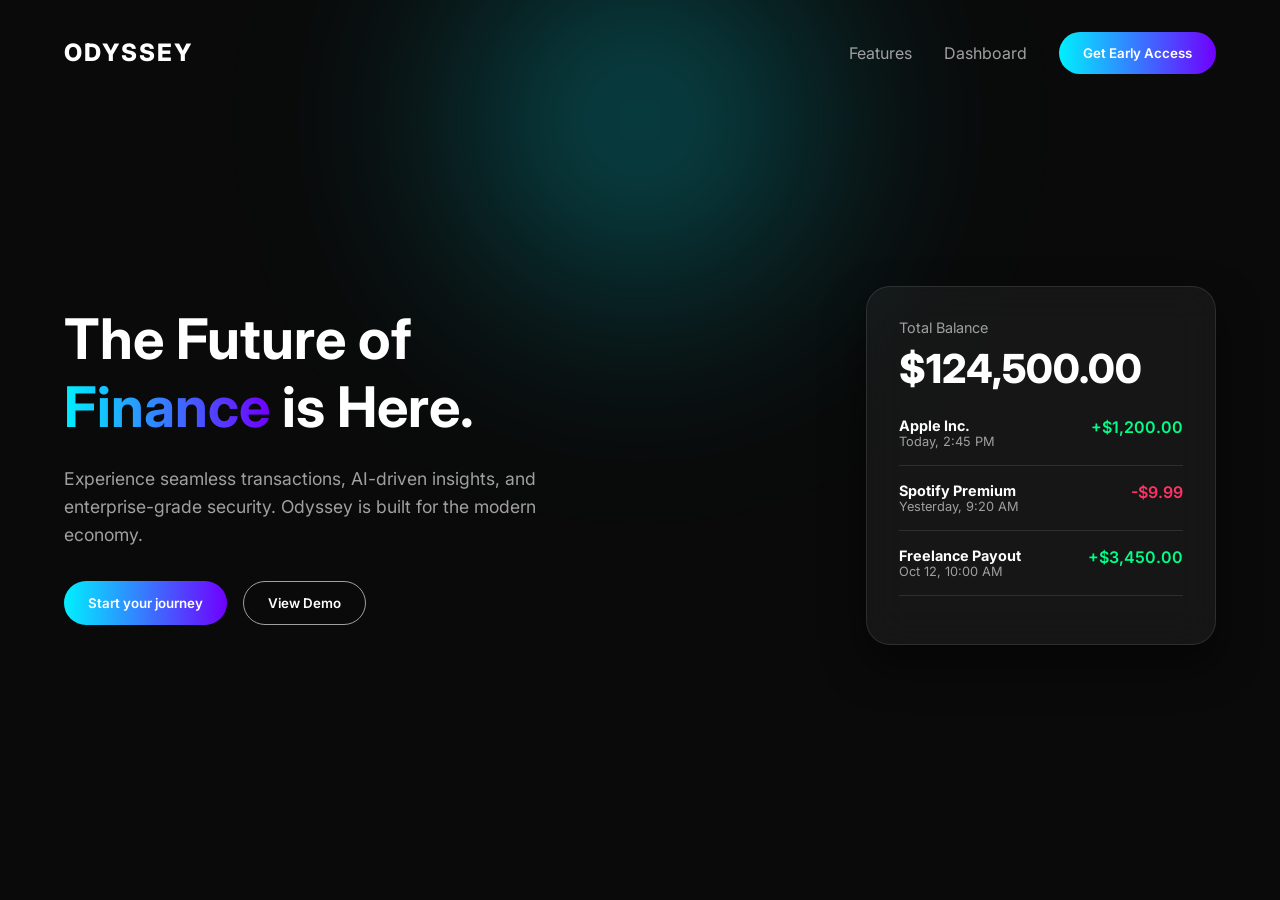
==== index.html @ 08031bef "feat: Add stunning FinTech landing page template" ====
<!DOCTYPE html>
<html lang="en">
<head>
    <meta charset="UTF-8">
    <meta name="viewport" content="width=device-width, initial-scale=1.0">
    <title>Odyssey FinTech | Next-Gen Banking</title>
    <link rel="stylesheet" href="styles.css">
    <link href="https://fonts.googleapis.com/css2?family=Inter:wght@300;400;600;800&display=swap" rel="stylesheet">
</head>
<body>
    <nav class="navbar">
        <div class="logo">ODYSSEY</div>
        <ul class="nav-links">
            <li><a href="#features">Features</a></li>
            <li><a href="#dashboard">Dashboard</a></li>
            <li><button class="btn-primary">Get Early Access</button></li>
        </ul>
    </nav>

    <header class="hero">
        <div class="hero-content">
            <h1>The Future of <span class="gradient-text">Finance</span> is Here.</h1>
            <p>Experience seamless transactions, AI-driven insights, and enterprise-grade security. Odyssey is built for the modern economy.</p>
            <div class="cta-group">
                <button class="btn-primary glow-btn">Start your journey</button>
                <button class="btn-secondary">View Demo</button>
            </div>
        </div>
        <div class="hero-image">
            <div class="glass-card">
                <div class="card-header">
                    <h3>Total Balance</h3>
                    <p class="balance">$124,500.00</p>
                </div>
                <div class="card-body">
                    <div class="transaction-list">
                        <!-- Trans items generated by JS -->
                    </div>
                </div>
            </div>
        </div>
    </header>

    <script src="script.js"></script>
</body>
</html>
---- styles.css ----
:root {
    --bg-color: #0A0A0A;
    --text-primary: #FFFFFF;
    --text-secondary: #A0A0A0;
    --accent: #00F0FF;
    --accent-glow: rgba(0, 240, 255, 0.4);
    --glass-bg: rgba(255, 255, 255, 0.05);
    --glass-border: rgba(255, 255, 255, 0.1);
}

* {
    margin: 0;
    padding: 0;
    box-sizing: border-box;
    font-family: 'Inter', sans-serif;
}

body {
    background-color: var(--bg-color);
    color: var(--text-primary);
    overflow-x: hidden;
}

/* Background blob */
body::before {
    content: '';
    position: absolute;
    top: -20%;
    left: 50%;
    transform: translateX(-50%);
    width: 600px;
    height: 600px;
    background: radial-gradient(circle, var(--accent-glow) 0%, transparent 60%);
    z-index: -1;
    filter: blur(100px);
}

.navbar {
    display: flex;
    justify-content: space-between;
    align-items: center;
    padding: 2rem 5%;
}

.logo {
    font-size: 1.5rem;
    font-weight: 800;
    letter-spacing: 2px;
}

.nav-links {
    list-style: none;
    display: flex;
    gap: 2rem;
    align-items: center;
}

.nav-links a {
    color: var(--text-secondary);
    text-decoration: none;
    transition: color 0.3s;
}

.nav-links a:hover {
    color: var(--text-primary);
}

.btn-primary {
    background: linear-gradient(90deg, #00F0FF, #7000FF);
    color: white;
    border: none;
    padding: 0.8rem 1.5rem;
    border-radius: 30px;
    font-weight: 600;
    cursor: pointer;
    transition: transform 0.3s, box-shadow 0.3s;
}

.glow-btn:hover {
    box-shadow: 0 0 20px var(--accent-glow);
    transform: translateY(-2px);
}

.btn-secondary {
    background: transparent;
    color: white;
    border: 1px solid var(--text-secondary);
    padding: 0.8rem 1.5rem;
    border-radius: 30px;
    font-weight: 600;
    cursor: pointer;
    transition: border-color 0.3s;
}

.btn-secondary:hover {
    border-color: white;
}

.hero {
    display: flex;
    justify-content: space-between;
    align-items: center;
    padding: 5rem 5%;
    min-height: 80vh;
}

.hero-content {
    flex: 1;
    max-width: 500px;
}

.hero-content h1 {
    font-size: 3.5rem;
    line-height: 1.2;
    margin-bottom: 1.5rem;
}

.gradient-text {
    background: linear-gradient(90deg, #00F0FF, #7000FF);
    -webkit-background-clip: text;
    -webkit-text-fill-color: transparent;
}

.hero-content p {
    color: var(--text-secondary);
    font-size: 1.1rem;
    margin-bottom: 2rem;
    line-height: 1.6;
}

.cta-group {
    display: flex;
    gap: 1rem;
}

.hero-image {
    flex: 1;
    display: flex;
    justify-content: flex-end;
}

.glass-card {
    background: var(--glass-bg);
    backdrop-filter: blur(20px);
    border: 1px solid var(--glass-border);
    border-radius: 24px;
    padding: 2rem;
    width: 350px;
    box-shadow: 0 20px 40px rgba(0,0,0,0.5);
    animation: float 6s ease-in-out infinite;
}

@keyframes float {
    0% { transform: translateY(0px); }
    50% { transform: translateY(-20px); }
    100% { transform: translateY(0px); }
}

.card-header h3 {
    color: var(--text-secondary);
    font-weight: 400;
    font-size: 0.9rem;
}

.balance {
    font-size: 2.5rem;
    font-weight: 800;
    margin: 0.5rem 0 1.5rem 0;
}

.transaction {
    display: flex;
    justify-content: space-between;
    margin-bottom: 1rem;
    padding-bottom: 1rem;
    border-bottom: 1px solid var(--glass-border);
}

.t-info h4 {
    font-size: 0.9rem;
}

.t-info p {
    font-size: 0.8rem;
    color: var(--text-secondary);
}

.t-amount {
    font-weight: 600;
}

.t-positive { color: #00FF88; }
.t-negative { color: #FF3366; }
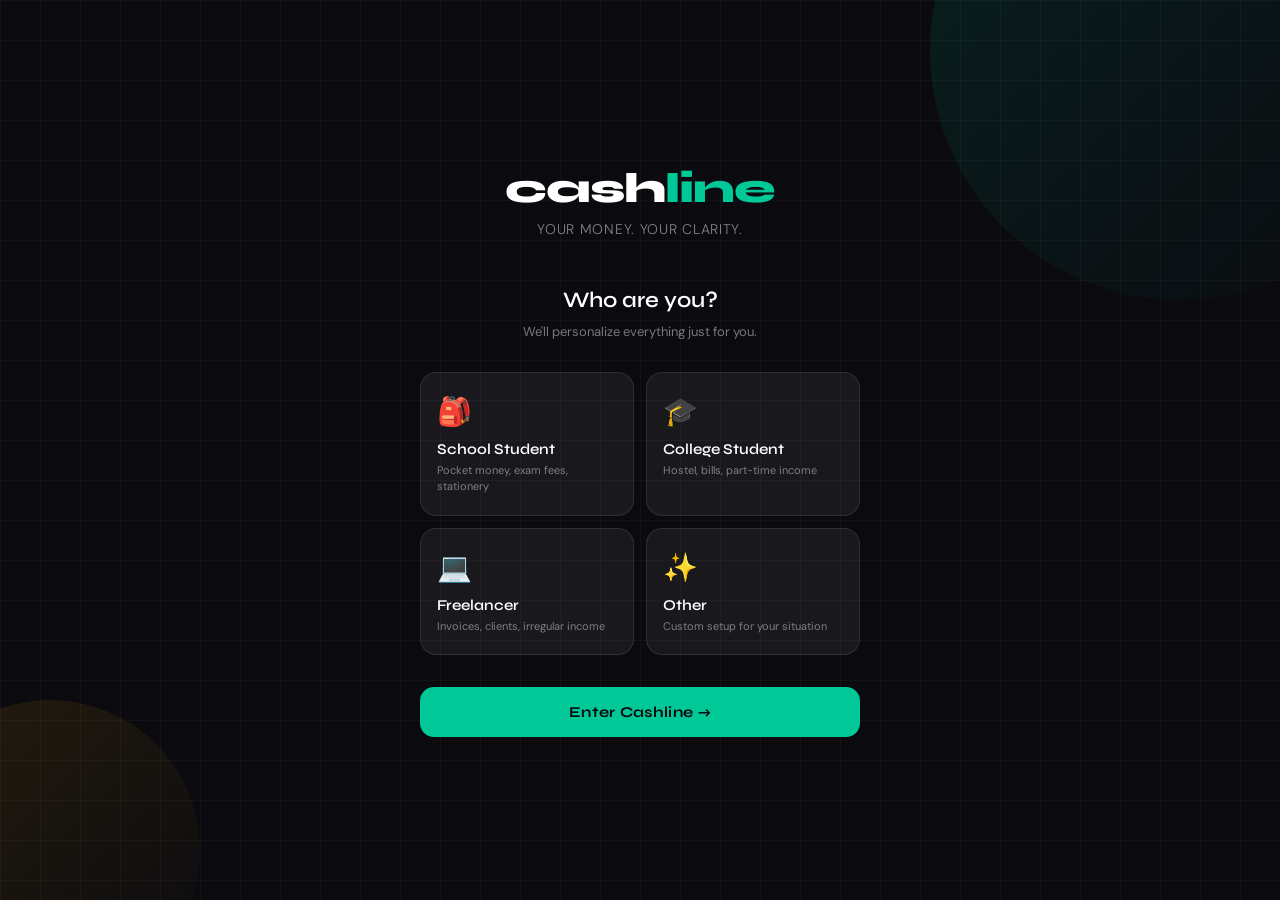
==== commit f5184d40: "feat: Integrate Cashline design with localStorage persistence" ====
--- a/index.html
+++ b/index.html
@@ -1,46 +1,583 @@
 <!DOCTYPE html>
 <html lang="en">
 <head>
-    <meta charset="UTF-8">
-    <meta name="viewport" content="width=device-width, initial-scale=1.0">
-    <title>Odyssey FinTech | Next-Gen Banking</title>
-    <link rel="stylesheet" href="styles.css">
-    <link href="https://fonts.googleapis.com/css2?family=Inter:wght@300;400;600;800&display=swap" rel="stylesheet">
+<meta charset="UTF-8">
+<meta name="viewport" content="width=device-width, initial-scale=1.0">
+<title>Cashline — Your Money, Your Clarity</title>
+<link href="https://fonts.googleapis.com/css2?family=Syne:wght@400;500;600;700;800&family=DM+Sans:ital,wght@0,300;0,400;0,500;1,300&display=swap" rel="stylesheet">
+<link rel="stylesheet" href="styles.css">
 </head>
 <body>
-    <nav class="navbar">
-        <div class="logo">ODYSSEY</div>
-        <ul class="nav-links">
-            <li><a href="#features">Features</a></li>
-            <li><a href="#dashboard">Dashboard</a></li>
-            <li><button class="btn-primary">Get Early Access</button></li>
-        </ul>
-    </nav>
-
-    <header class="hero">
-        <div class="hero-content">
-            <h1>The Future of <span class="gradient-text">Finance</span> is Here.</h1>
-            <p>Experience seamless transactions, AI-driven insights, and enterprise-grade security. Odyssey is built for the modern economy.</p>
-            <div class="cta-group">
-                <button class="btn-primary glow-btn">Start your journey</button>
-                <button class="btn-secondary">View Demo</button>
-            </div>
+
+<!-- ═══════════════════════════════════════
+     SCREEN 1: ONBOARDING
+═══════════════════════════════════════ -->
+<div id="screen-onboard" class="screen active">
+  <div class="ob-bg">
+    <div class="ob-grid"></div>
+    <div class="ob-circle ob-c1"></div>
+    <div class="ob-circle ob-c2"></div>
+  </div>
+  <div class="ob-content">
+    <div class="ob-logo">cash<span>line</span></div>
+    <div class="ob-tagline">Your money. Your clarity.</div>
+
+    <div class="ob-question">Who are you?</div>
+    <div class="ob-sub">We'll personalize everything just for you.</div>
+
+    <div class="persona-grid">
+      <div class="persona-card" onclick="selectPersona(this, 'school')" style="animation: slideUp 0.4s 0.1s both;">
+        <div class="pc-emoji">🎒</div>
+        <div class="pc-name">School Student</div>
+        <div class="pc-desc">Pocket money, exam fees, stationery</div>
+      </div>
+      <div class="persona-card" onclick="selectPersona(this, 'college')" style="animation: slideUp 0.4s 0.2s both;">
+        <div class="pc-emoji">🎓</div>
+        <div class="pc-name">College Student</div>
+        <div class="pc-desc">Hostel, bills, part-time income</div>
+      </div>
+      <div class="persona-card" onclick="selectPersona(this, 'freelancer')" style="animation: slideUp 0.4s 0.3s both;">
+        <div class="pc-emoji">💻</div>
+        <div class="pc-name">Freelancer</div>
+        <div class="pc-desc">Invoices, clients, irregular income</div>
+      </div>
+      <div class="persona-card" onclick="selectPersona(this, 'other')" style="animation: slideUp 0.4s 0.4s both;">
+        <div class="pc-emoji">✨</div>
+        <div class="pc-name">Other</div>
+        <div class="pc-desc">Custom setup for your situation</div>
+      </div>
+    </div>
+
+    <button class="btn-primary" id="ob-btn" onclick="enterApp()" disabled style="animation: slideUp 0.4s 0.5s both;">
+      Enter Cashline →
+    </button>
+  </div>
+</div>
+
+<!-- ═══════════════════════════════════════
+     SCREEN 2: MAIN APP
+═══════════════════════════════════════ -->
+<div id="screen-app" class="screen">
+
+  <!-- HEADER -->
+  <div class="app-header">
+    <div class="ah-bg"></div>
+    <div class="ah-top">
+      <div class="ah-logo">cash<span>line</span></div>
+      <div class="ah-persona" id="persona-badge">🎓 College Student</div>
+    </div>
+    <div class="ah-balance">
+      <div class="ah-bal-label">Available balance</div>
+      <div class="ah-bal-amount" id="header-balance">₹8,240</div>
+      <div class="ah-bal-sub">Updated just now · <span style="color: var(--danger);" id="header-obligations">₹6,300 in obligations</span></div>
+    </div>
+    <div class="ah-pills" id="header-pills">
+      <div class="ah-pill"><div class="dot" style="background: var(--danger)"></div> 4 days to zero</div>
+      <div class="ah-pill"><div class="dot" style="background: var(--warn)"></div> 2 bills due</div>
+      <div class="ah-pill"><div class="dot" style="background: var(--accent)"></div> 1 invoice pending</div>
+    </div>
+  </div>
+
+  <!-- TAB CONTENTS -->
+
+  <!-- HOME TAB -->
+  <div id="tab-home" class="tab-content active">
+
+    <div style="height: 16px;"></div>
+
+    <!-- Alert -->
+    <div class="alert-banner anim-up" id="home-alert">
+      <div class="alert-icon">⚠️</div>
+      <div class="alert-text"><strong>Hostel rent due in 2 days.</strong> You have ₹8,240 but need ₹5,000. Pay this first — it cannot be rescheduled.</div>
+    </div>
+
+    <!-- Score Ring -->
+    <div class="score-ring-wrap anim-up">
+      <div class="score-ring">
+        <svg viewBox="0 0 72 72" width="72" height="72">
+          <circle cx="36" cy="36" r="30" fill="none" stroke="#e8e8f0" stroke-width="6"/>
+          <circle cx="36" cy="36" r="30" fill="none" stroke="#00c896" stroke-width="6"
+            stroke-dasharray="188.5" stroke-dashoffset="56.5" stroke-linecap="round"/>
+        </svg>
+        <div class="score-num" style="color: var(--accent);">70</div>
+      </div>
+      <div class="score-info">
+        <div class="score-info-title">Financial Health Score</div>
+        <div class="score-info-sub">Good — 3 obligations this month. Pay hostel rent first to avoid penalty. 2 investments due for review.</div>
+      </div>
+    </div>
+
+    <!-- Quick Actions -->
+    <div class="sec-header anim-up">
+      <div class="sec-title">Quick actions</div>
+    </div>
+    <div class="quick-actions anim-up">
+      <div class="qa-item" onclick="openSheet('add-expense')">
+        <div class="qa-icon" style="background: var(--accent-soft);">➕</div>
+        <div class="qa-label">Add expense</div>
+      </div>
+      <div class="qa-item" onclick="openSheet('add-invoice')">
+        <div class="qa-icon" style="background: var(--blue-soft);">🧾</div>
+        <div class="qa-label">Add invoice</div>
+      </div>
+      <div class="qa-item" onclick="switchTab('ai')">
+        <div class="qa-icon" style="background: var(--purple-soft);">🤖</div>
+        <div class="qa-label">Ask AI</div>
+      </div>
+      <div class="qa-item" onclick="openSheet('upi-sync')">
+        <div class="qa-icon" style="background: var(--gold-soft);">📱</div>
+        <div class="qa-label">Sync UPI</div>
+      </div>
+    </div>
+
+    <!-- Obligations -->
+    <div class="sec-header anim-up">
+      <div class="sec-title">Obligations ranked</div>
+      <div class="sec-link" onclick="switchTab('calendar')">See all</div>
+    </div>
+    <div id="obligations-list">
+      <!-- Rendered by JS from localStorage -->
+    </div>
+
+    <!-- Cash Flow Chart -->
+    <div class="sec-header" style="margin-top: 8px;">
+      <div class="sec-title">30-day cash forecast</div>
+    </div>
+    <div class="chart-card">
+      <div class="chart-sub">Projected balance if you pay obligations in priority order</div>
+      <div class="chart-area">
+        <svg class="chart-svg" viewBox="0 0 340 100" preserveAspectRatio="none">
+          <defs>
+            <linearGradient id="chartGrad" x1="0" y1="0" x2="0" y2="1">
+              <stop offset="0%" stop-color="#00c896" stop-opacity="0.25"/>
+              <stop offset="100%" stop-color="#00c896" stop-opacity="0"/>
+            </linearGradient>
+          </defs>
+          <path d="M0,30 L30,28 L60,45 L90,42 L120,70 L150,65 L180,55 L210,52 L240,40 L270,35 L300,28 L340,20"
+            fill="none" stroke="#00c896" stroke-width="2.5" stroke-linecap="round" stroke-linejoin="round"/>
+          <path d="M0,30 L30,28 L60,45 L90,42 L120,70 L150,65 L180,55 L210,52 L240,40 L270,35 L300,28 L340,20 L340,100 L0,100 Z"
+            fill="url(#chartGrad)"/>
+          <line x1="120" y1="0" x2="120" y2="100" stroke="#ff6b35" stroke-width="1" stroke-dasharray="4 3" opacity="0.5"/>
+          <text x="122" y="12" font-size="9" fill="#ff6b35" font-family="DM Sans">Rent due</text>
+        </svg>
+      </div>
+      <div style="display: flex; justify-content: space-between; font-size: 10px; color: var(--faint); margin-top: 6px;">
+        <span>Today</span><span>Apr 10</span><span>Apr 20</span><span>Apr 30</span>
+      </div>
+    </div>
+
+    <!-- Savings Goals -->
+    <div class="sec-header">
+      <div class="sec-title">Savings goals</div>
+      <div class="sec-link" onclick="openSheet('add-goal')">+ Add</div>
+    </div>
+    <div id="goals-list">
+      <!-- Rendered by JS from localStorage -->
+    </div>
+
+  </div>
+
+  <!-- MARKET TAB -->
+  <div id="tab-market" class="tab-content">
+    <div style="height: 16px;"></div>
+
+    <div class="sec-header">
+      <div class="sec-title"><span class="live-dot"></span>Live markets</div>
+      <div style="font-size: 11px; color: var(--muted);">Updated 2 min ago</div>
+    </div>
+
+    <div class="market-strip">
+      <div class="market-card">
+        <div class="mc-label">Nifty 50</div>
+        <div class="mc-value">22,514</div>
+        <div class="mc-change up">▲ +0.42%</div>
+      </div>
+      <div class="market-card">
+        <div class="mc-label">Sensex</div>
+        <div class="mc-value">74,119</div>
+        <div class="mc-change up">▲ +0.38%</div>
+      </div>
+      <div class="market-card">
+        <div class="mc-label">USD/INR</div>
+        <div class="mc-value">₹83.42</div>
+        <div class="mc-change down">▼ -0.12%</div>
+      </div>
+      <div class="market-card">
+        <div class="mc-label">Gold 24K</div>
+        <div class="mc-value">₹7,240/g</div>
+        <div class="mc-change up">▲ +1.2%</div>
+      </div>
+      <div class="market-card">
+        <div class="mc-label">EUR/INR</div>
+        <div class="mc-value">₹90.18</div>
+        <div class="mc-change up">▲ +0.05%</div>
+      </div>
+    </div>
+
+    <div class="sec-header">
+      <div class="sec-title">💡 Suggested for you</div>
+      <div class="sec-link">View all</div>
+    </div>
+    <div style="font-size: 12px; color: var(--muted); margin-bottom: 14px;" id="market-persona-label">Based on your profile</div>
+
+    <div class="invest-card">
+      <div class="invest-icon" style="background: var(--accent-soft);">📈</div>
+      <div class="invest-main">
+        <div class="invest-name">Nifty 50 Index Fund (SIP)</div>
+        <div class="invest-desc">Start from ₹100/month · Low risk · Long term</div>
+      </div>
+      <div class="invest-return">
+        <div class="invest-pct">12.4%</div>
+        <div class="invest-type">5yr avg</div>
+      </div>
+    </div>
+
+    <div class="invest-card">
+      <div class="invest-icon" style="background: var(--blue-soft);">🏦</div>
+      <div class="invest-main">
+        <div class="invest-name">Recurring Deposit (RD)</div>
+        <div class="invest-desc">₹500/month · Guaranteed returns · Safe</div>
+      </div>
+      <div class="invest-return">
+        <div class="invest-pct">6.8%</div>
+        <div class="invest-type">annual</div>
+      </div>
+    </div>
+
+    <div class="invest-card">
+      <div class="invest-icon" style="background: var(--gold-soft);">🪙</div>
+      <div class="invest-main">
+        <div class="invest-name">Digital Gold</div>
+        <div class="invest-desc">Buy from ₹10 · Backed by physical gold</div>
+      </div>
+      <div class="invest-return">
+        <div class="invest-pct">+1.2%</div>
+        <div class="invest-type">today</div>
+      </div>
+    </div>
+
+    <div class="invest-card">
+      <div class="invest-icon" style="background: var(--purple-soft);">📚</div>
+      <div class="invest-main">
+        <div class="invest-name">ELSS Tax Saving Fund</div>
+        <div class="invest-desc">Save tax under 80C · 3yr lock-in</div>
+      </div>
+      <div class="invest-return">
+        <div class="invest-pct">14.2%</div>
+        <div class="invest-type">5yr avg</div>
+      </div>
+    </div>
+
+    <div class="invest-card">
+      <div class="invest-icon" style="background: var(--warn-soft);">🏛️</div>
+      <div class="invest-main">
+        <div class="invest-name">Post Office PPF</div>
+        <div class="invest-desc">Government backed · Tax free returns</div>
+      </div>
+      <div class="invest-return">
+        <div class="invest-pct">7.1%</div>
+        <div class="invest-type">annual</div>
+      </div>
+    </div>
+
+  </div>
+
+  <!-- AI TAB -->
+  <div id="tab-ai" class="tab-content">
+    <div style="height: 16px;"></div>
+    <div class="sec-header">
+      <div class="sec-title">🤖 AI Advisor</div>
+      <div style="font-size: 11px; color: var(--muted);">Powered by Cashline AI</div>
+    </div>
+
+    <div class="ai-chat-wrap">
+      <div class="ai-messages" id="ai-messages">
+        <div class="msg ai">
+          <div class="msg-label">Cashline AI</div>
+          <div class="msg-bubble">
+            Hey! 👋 I'm your Cashline advisor. I can see your full financial picture — balance, obligations, goals, and market data.<br><br>
+            What would you like to know?
+          </div>
         </div>
-        <div class="hero-image">
-            <div class="glass-card">
-                <div class="card-header">
-                    <h3>Total Balance</h3>
-                    <p class="balance">$124,500.00</p>
-                </div>
-                <div class="card-body">
-                    <div class="transaction-list">
-                        <!-- Trans items generated by JS -->
-                    </div>
-                </div>
-            </div>
-        </div>
-    </header>
-
-    <script src="script.js"></script>
+      </div>
+
+      <div class="ai-suggestions">
+        <div class="ai-sug" onclick="askAI('How much can I save this month?')">How much can I save?</div>
+        <div class="ai-sug" onclick="askAI('Which bill should I pay first?')">What to pay first?</div>
+        <div class="ai-sug" onclick="askAI('Best investment for ₹1000?')">Invest ₹1,000?</div>
+        <div class="ai-sug" onclick="askAI('Draft a follow-up to my client')">Draft client email</div>
+      </div>
+
+      <div class="ai-input-row">
+        <textarea class="ai-input" id="ai-input" rows="1" placeholder="Ask anything about your money..."></textarea>
+        <button class="ai-send" id="ai-send-btn" onclick="sendAIMessage()">↑</button>
+      </div>
+    </div>
+  </div>
+
+  <!-- CALENDAR TAB -->
+  <div id="tab-calendar" class="tab-content">
+    <div style="height: 16px;"></div>
+    <div class="cal-month" id="cal-month-label">April 2026</div>
+
+    <div class="cal-grid">
+      <div class="cal-day-header">Su</div>
+      <div class="cal-day-header">Mo</div>
+      <div class="cal-day-header">Tu</div>
+      <div class="cal-day-header">We</div>
+      <div class="cal-day-header">Th</div>
+      <div class="cal-day-header">Fr</div>
+      <div class="cal-day-header">Sa</div>
+
+      <div class="cal-day faded">30</div>
+      <div class="cal-day faded">31</div>
+      <div class="cal-day has-event">1</div>
+      <div class="cal-day">2</div>
+      <div class="cal-day">3</div>
+      <div class="cal-day">4</div>
+      <div class="cal-day has-event">5</div>
+      <div class="cal-day">6</div>
+      <div class="cal-day">7</div>
+      <div class="cal-day">8</div>
+      <div class="cal-day">9</div>
+      <div class="cal-day has-event">10</div>
+      <div class="cal-day">11</div>
+      <div class="cal-day">12</div>
+      <div class="cal-day">13</div>
+      <div class="cal-day">14</div>
+      <div class="cal-day">15</div>
+      <div class="cal-day has-event">16</div>
+      <div class="cal-day">17</div>
+      <div class="cal-day">18</div>
+      <div class="cal-day">19</div>
+      <div class="cal-day today has-event">25</div>
+      <div class="cal-day">26</div>
+      <div class="cal-day">27</div>
+      <div class="cal-day has-event">28</div>
+      <div class="cal-day">29</div>
+      <div class="cal-day">30</div>
+    </div>
+
+    <div class="event-list-title">Upcoming obligations</div>
+    <div id="calendar-events-list">
+      <!-- Rendered from localStorage -->
+    </div>
+
+  </div>
+
+  <!-- PROFILE TAB -->
+  <div id="tab-profile" class="tab-content">
+    <div class="profile-header">
+      <div class="profile-avatar" id="profile-avatar">🎓</div>
+      <div class="profile-name" id="profile-name">College Student</div>
+      <div class="profile-tag">Cashline Member</div>
+    </div>
+
+    <div class="stat-row">
+      <div class="stat-box">
+        <div class="stat-val" style="color: var(--accent);">70</div>
+        <div class="stat-lbl">Health Score</div>
+      </div>
+      <div class="stat-box">
+        <div class="stat-val" id="streak-val">7</div>
+        <div class="stat-lbl">Day Streak 🔥</div>
+      </div>
+      <div class="stat-box">
+        <div class="stat-val" style="color: var(--blue);" id="goals-count">0</div>
+        <div class="stat-lbl">Goals Active</div>
+      </div>
+    </div>
+
+    <div class="menu-item" onclick="openSheet('upi-sync')">
+      <div class="menu-icon" style="background: var(--gold-soft);">📱</div>
+      <div class="menu-label">Connect GPay / UPI</div>
+      <div class="menu-arrow">›</div>
+    </div>
+    <div class="menu-item" onclick="showToast('SMS sync coming soon!')">
+      <div class="menu-icon" style="background: var(--blue-soft);">💬</div>
+      <div class="menu-label">Sync bank SMS alerts</div>
+      <div class="menu-arrow">›</div>
+    </div>
+    <div class="menu-item" onclick="showToast('Alerts configured!')">
+      <div class="menu-icon" style="background: var(--warn-soft);">🔔</div>
+      <div class="menu-label">WhatsApp / SMS alerts</div>
+      <div class="menu-arrow">›</div>
+    </div>
+    <div class="menu-item" onclick="showToast('Report downloaded!')">
+      <div class="menu-icon" style="background: var(--accent-soft);">📄</div>
+      <div class="menu-label">Download PDF report</div>
+      <div class="menu-arrow">›</div>
+    </div>
+    <div class="menu-item" onclick="showToast('Language settings coming soon!')">
+      <div class="menu-icon" style="background: var(--purple-soft);">🌐</div>
+      <div class="menu-label">Language — English</div>
+      <div class="menu-arrow">›</div>
+    </div>
+    <div class="menu-item" onclick="goBack()">
+      <div class="menu-icon" style="background: var(--danger-soft);">🚪</div>
+      <div class="menu-label">Switch persona</div>
+      <div class="menu-arrow">›</div>
+    </div>
+
+  </div>
+
+  <!-- BOTTOM NAV -->
+  <div class="bottom-nav">
+    <div class="nav-item active" id="nav-home" onclick="switchTab('home')">
+      <div class="nav-icon">🏠</div>
+      <div>Home</div>
+    </div>
+    <div class="nav-item" id="nav-market" onclick="switchTab('market')">
+      <div class="nav-icon">📊</div>
+      <div>Markets</div>
+    </div>
+    <div class="nav-item" id="nav-ai" onclick="switchTab('ai')">
+      <div class="nav-icon">🤖</div>
+      <div>AI</div>
+    </div>
+    <div class="nav-item" id="nav-calendar" onclick="switchTab('calendar')">
+      <div class="nav-icon">📅</div>
+      <div>Calendar</div>
+    </div>
+    <div class="nav-item" id="nav-profile" onclick="switchTab('profile')">
+      <div class="nav-icon">👤</div>
+      <div>Profile</div>
+    </div>
+  </div>
+
+</div>
+
+<!-- ═══════════════════════════════════════
+     BOTTOM SHEETS
+═══════════════════════════════════════ -->
+
+<!-- Add Expense -->
+<div class="sheet-overlay" id="sheet-add-expense" onclick="closeSheet(event, 'add-expense')">
+  <div class="sheet">
+    <div class="sheet-handle"></div>
+    <div class="sheet-title">Add expense</div>
+    <div class="sheet-sub">Log a bill, payment, or obligation</div>
+    <div class="input-group">
+      <label class="input-label">What's this for?</label>
+      <input class="input-field" id="exp-name" placeholder="e.g. Hostel rent, Canteen, Books...">
+    </div>
+    <div class="input-row">
+      <div class="input-group">
+        <label class="input-label">Amount (₹)</label>
+        <input class="input-field" id="exp-amount" type="number" placeholder="0">
+      </div>
+      <div class="input-group">
+        <label class="input-label">Due date</label>
+        <input class="input-field" id="exp-date" type="date">
+      </div>
+    </div>
+    <div class="input-group">
+      <label class="input-label">Can it be rescheduled?</label>
+      <select class="input-field" id="exp-flex">
+        <option value="safe">Yes — flexible</option>
+        <option value="critical">No — fixed deadline</option>
+        <option value="tight">Maybe — with penalty</option>
+      </select>
+    </div>
+    <button class="btn-primary" onclick="saveExpense()">Add to Cashline</button>
+  </div>
+</div>
+
+<!-- Add Invoice -->
+<div class="sheet-overlay" id="sheet-add-invoice" onclick="closeSheet(event, 'add-invoice')">
+  <div class="sheet">
+    <div class="sheet-handle"></div>
+    <div class="sheet-title">Add invoice / income</div>
+    <div class="sheet-sub">Track a payment you're expecting</div>
+    <div class="input-group">
+      <label class="input-label">Client / Source</label>
+      <input class="input-field" id="inv-source" placeholder="e.g. Aryan Design Co., Part-time tutoring...">
+    </div>
+    <div class="input-row">
+      <div class="input-group">
+        <label class="input-label">Amount (₹)</label>
+        <input class="input-field" id="inv-amount" type="number" placeholder="0">
+      </div>
+      <div class="input-group">
+        <label class="input-label">Expected by</label>
+        <input class="input-field" id="inv-date" type="date">
+      </div>
+    </div>
+    <div class="input-group">
+      <label class="input-label">Status</label>
+      <select class="input-field" id="inv-status">
+        <option>Invoice sent — awaiting payment</option>
+        <option>Work done — invoice not sent yet</option>
+        <option>Partial payment received</option>
+        <option>Overdue</option>
+      </select>
+    </div>
+    <button class="btn-primary" onclick="saveInvoice()">Track this income</button>
+  </div>
+</div>
+
+<!-- UPI Sync -->
+<div class="sheet-overlay" id="sheet-upi-sync" onclick="closeSheet(event, 'upi-sync')">
+  <div class="sheet">
+    <div class="sheet-handle"></div>
+    <div class="sheet-title">Connect UPI / GPay</div>
+    <div class="sheet-sub">Auto-read your UPI transactions — no passwords required</div>
+    <div style="display: grid; grid-template-columns: 1fr 1fr; gap: 10px; margin-bottom: 20px;">
+      <div onclick="showToast('GPay connected! ✓')" style="background: var(--bg); border: 1px solid var(--line); border-radius: 12px; padding: 16px; text-align: center; cursor: pointer;">
+        <div style="font-size: 28px; margin-bottom: 6px;">📱</div>
+        <div style="font-size: 13px; font-weight: 500;">Google Pay</div>
+      </div>
+      <div onclick="showToast('PhonePe connected! ✓')" style="background: var(--bg); border: 1px solid var(--line); border-radius: 12px; padding: 16px; text-align: center; cursor: pointer;">
+        <div style="font-size: 28px; margin-bottom: 6px;">💜</div>
+        <div style="font-size: 13px; font-weight: 500;">PhonePe</div>
+      </div>
+      <div onclick="showToast('Paytm connected! ✓')" style="background: var(--bg); border: 1px solid var(--line); border-radius: 12px; padding: 16px; text-align: center; cursor: pointer;">
+        <div style="font-size: 28px; margin-bottom: 6px;">💙</div>
+        <div style="font-size: 13px; font-weight: 500;">Paytm</div>
+      </div>
+      <div onclick="openSheet('add-expense')" style="background: var(--bg); border: 1px solid var(--line); border-radius: 12px; padding: 16px; text-align: center; cursor: pointer;">
+        <div style="font-size: 28px; margin-bottom: 6px;">📄</div>
+        <div style="font-size: 13px; font-weight: 500;">Upload CSV</div>
+      </div>
+    </div>
+    <div style="font-size: 12px; color: var(--muted); text-align: center; line-height: 1.6;">
+      🔒 We only read transaction descriptions and amounts.<br>
+      No passwords or OTPs are ever required.
+    </div>
+  </div>
+</div>
+
+<!-- Add Goal -->
+<div class="sheet-overlay" id="sheet-add-goal" onclick="closeSheet(event, 'add-goal')">
+  <div class="sheet">
+    <div class="sheet-handle"></div>
+    <div class="sheet-title">New savings goal</div>
+    <div class="sheet-sub">Set a target and we'll guide you there</div>
+    <div class="input-group">
+      <label class="input-label">Goal name</label>
+      <input class="input-field" id="goal-name" placeholder="e.g. New phone, Trip, Emergency fund...">
+    </div>
+    <div class="input-row">
+      <div class="input-group">
+        <label class="input-label">Target amount (₹)</label>
+        <input class="input-field" id="goal-target" type="number" placeholder="0">
+      </div>
+      <div class="input-group">
+        <label class="input-label">Target date</label>
+        <input class="input-field" id="goal-date" type="date">
+      </div>
+    </div>
+    <div class="input-group">
+      <label class="input-label">Amount saved so far (₹)</label>
+      <input class="input-field" id="goal-saved" type="number" placeholder="0">
+    </div>
+    <button class="btn-primary" onclick="saveGoal()">Create goal</button>
+  </div>
+</div>
+
+<!-- TOAST -->
+<div class="toast" id="toast"></div>
+
+<script src="script.js"></script>
 </body>
 </html>
--- a/styles.css
+++ b/styles.css
@@ -1,193 +1,177 @@
 :root {
-    --bg-color: #0A0A0A;
-    --text-primary: #FFFFFF;
-    --text-secondary: #A0A0A0;
-    --accent: #00F0FF;
-    --accent-glow: rgba(0, 240, 255, 0.4);
-    --glass-bg: rgba(255, 255, 255, 0.05);
-    --glass-border: rgba(255, 255, 255, 0.1);
+  --ink: #0a0a0f; --ink2: #1c1c28; --ink3: #2e2e42;
+  --muted: #6b6b80; --faint: #a8a8b8; --line: #e8e8f0;
+  --bg: #f7f7fc; --card: #ffffff;
+  --accent: #00c896; --accent2: #00a87e; --accent-soft: #e6faf5;
+  --warn: #ff6b35; --warn-soft: #fff2ec;
+  --danger: #e53e3e; --danger-soft: #fff5f5;
+  --gold: #f0a500; --gold-soft: #fffbeb;
+  --blue: #3b82f6; --blue-soft: #eff6ff;
+  --purple: #8b5cf6; --purple-soft: #f5f3ff;
 }
-
-* {
-    margin: 0;
-    padding: 0;
-    box-sizing: border-box;
-    font-family: 'Inter', sans-serif;
-}
-
-body {
-    background-color: var(--bg-color);
-    color: var(--text-primary);
-    overflow-x: hidden;
-}
-
-/* Background blob */
-body::before {
-    content: '';
-    position: absolute;
-    top: -20%;
-    left: 50%;
-    transform: translateX(-50%);
-    width: 600px;
-    height: 600px;
-    background: radial-gradient(circle, var(--accent-glow) 0%, transparent 60%);
-    z-index: -1;
-    filter: blur(100px);
-}
-
-.navbar {
-    display: flex;
-    justify-content: space-between;
-    align-items: center;
-    padding: 2rem 5%;
-}
-
-.logo {
-    font-size: 1.5rem;
-    font-weight: 800;
-    letter-spacing: 2px;
-}
-
-.nav-links {
-    list-style: none;
-    display: flex;
-    gap: 2rem;
-    align-items: center;
-}
-
-.nav-links a {
-    color: var(--text-secondary);
-    text-decoration: none;
-    transition: color 0.3s;
-}
-
-.nav-links a:hover {
-    color: var(--text-primary);
-}
-
-.btn-primary {
-    background: linear-gradient(90deg, #00F0FF, #7000FF);
-    color: white;
-    border: none;
-    padding: 0.8rem 1.5rem;
-    border-radius: 30px;
-    font-weight: 600;
-    cursor: pointer;
-    transition: transform 0.3s, box-shadow 0.3s;
-}
-
-.glow-btn:hover {
-    box-shadow: 0 0 20px var(--accent-glow);
-    transform: translateY(-2px);
-}
-
-.btn-secondary {
-    background: transparent;
-    color: white;
-    border: 1px solid var(--text-secondary);
-    padding: 0.8rem 1.5rem;
-    border-radius: 30px;
-    font-weight: 600;
-    cursor: pointer;
-    transition: border-color 0.3s;
-}
-
-.btn-secondary:hover {
-    border-color: white;
-}
-
-.hero {
-    display: flex;
-    justify-content: space-between;
-    align-items: center;
-    padding: 5rem 5%;
-    min-height: 80vh;
-}
-
-.hero-content {
-    flex: 1;
-    max-width: 500px;
-}
-
-.hero-content h1 {
-    font-size: 3.5rem;
-    line-height: 1.2;
-    margin-bottom: 1.5rem;
-}
-
-.gradient-text {
-    background: linear-gradient(90deg, #00F0FF, #7000FF);
-    -webkit-background-clip: text;
-    -webkit-text-fill-color: transparent;
-}
-
-.hero-content p {
-    color: var(--text-secondary);
-    font-size: 1.1rem;
-    margin-bottom: 2rem;
-    line-height: 1.6;
-}
-
-.cta-group {
-    display: flex;
-    gap: 1rem;
-}
-
-.hero-image {
-    flex: 1;
-    display: flex;
-    justify-content: flex-end;
-}
-
-.glass-card {
-    background: var(--glass-bg);
-    backdrop-filter: blur(20px);
-    border: 1px solid var(--glass-border);
-    border-radius: 24px;
-    padding: 2rem;
-    width: 350px;
-    box-shadow: 0 20px 40px rgba(0,0,0,0.5);
-    animation: float 6s ease-in-out infinite;
-}
-
-@keyframes float {
-    0% { transform: translateY(0px); }
-    50% { transform: translateY(-20px); }
-    100% { transform: translateY(0px); }
-}
-
-.card-header h3 {
-    color: var(--text-secondary);
-    font-weight: 400;
-    font-size: 0.9rem;
-}
-
-.balance {
-    font-size: 2.5rem;
-    font-weight: 800;
-    margin: 0.5rem 0 1.5rem 0;
-}
-
-.transaction {
-    display: flex;
-    justify-content: space-between;
-    margin-bottom: 1rem;
-    padding-bottom: 1rem;
-    border-bottom: 1px solid var(--glass-border);
-}
-
-.t-info h4 {
-    font-size: 0.9rem;
-}
-
-.t-info p {
-    font-size: 0.8rem;
-    color: var(--text-secondary);
-}
-
-.t-amount {
-    font-weight: 600;
-}
-
-.t-positive { color: #00FF88; }
-.t-negative { color: #FF3366; }
+* { box-sizing: border-box; margin: 0; padding: 0; }
+body { font-family: 'DM Sans', sans-serif; background: var(--bg); color: var(--ink); min-height: 100vh; overflow-x: hidden; }
+.screen { display: none; min-height: 100vh; }
+.screen.active { display: flex; flex-direction: column; }
+#screen-onboard { background: var(--ink); color: white; align-items: center; justify-content: center; padding: 40px 24px; position: relative; overflow: hidden; }
+.ob-bg { position: absolute; inset: 0; overflow: hidden; z-index: 0; }
+.ob-circle { position: absolute; border-radius: 50%; background: linear-gradient(135deg, var(--accent), transparent); opacity: 0.12; }
+.ob-c1 { width: 500px; height: 500px; top: -200px; right: -150px; }
+.ob-c2 { width: 300px; height: 300px; bottom: -100px; left: -100px; background: linear-gradient(135deg, var(--gold), transparent); }
+.ob-grid { position: absolute; inset: 0; background-image: linear-gradient(rgba(255,255,255,0.03) 1px, transparent 1px), linear-gradient(90deg, rgba(255,255,255,0.03) 1px, transparent 1px); background-size: 40px 40px; }
+.ob-content { position: relative; z-index: 1; width: 100%; max-width: 440px; text-align: center; }
+.ob-logo { font-family: 'Syne', sans-serif; font-size: 42px; font-weight: 800; letter-spacing: -1px; margin-bottom: 6px; }
+.ob-logo span { color: var(--accent); }
+.ob-tagline { font-size: 14px; color: rgba(255,255,255,0.5); margin-bottom: 48px; letter-spacing: 0.05em; text-transform: uppercase; font-weight: 300; }
+.ob-question { font-family: 'Syne', sans-serif; font-size: 22px; font-weight: 600; margin-bottom: 8px; line-height: 1.3; }
+.ob-sub { font-size: 13px; color: rgba(255,255,255,0.45); margin-bottom: 32px; }
+.persona-grid { display: grid; grid-template-columns: 1fr 1fr; gap: 12px; margin-bottom: 32px; }
+.persona-card { background: rgba(255,255,255,0.06); border: 1px solid rgba(255,255,255,0.1); border-radius: 16px; padding: 20px 16px; cursor: pointer; transition: all 0.2s ease; text-align: left; }
+.persona-card:hover { background: rgba(255,255,255,0.1); border-color: var(--accent); transform: translateY(-2px); }
+.persona-card.selected { background: rgba(0,200,150,0.15); border-color: var(--accent); }
+.pc-emoji { font-size: 28px; margin-bottom: 10px; }
+.pc-name { font-family: 'Syne', sans-serif; font-size: 15px; font-weight: 600; margin-bottom: 4px; }
+.pc-desc { font-size: 11px; color: rgba(255,255,255,0.45); line-height: 1.5; }
+.btn-primary { width: 100%; padding: 16px; background: var(--accent); color: var(--ink); border: none; border-radius: 14px; font-family: 'Syne', sans-serif; font-size: 15px; font-weight: 700; cursor: pointer; transition: all 0.2s; letter-spacing: 0.02em; }
+.btn-primary:hover { background: var(--accent2); transform: translateY(-1px); }
+.btn-primary:disabled { opacity: 0.4; cursor: not-allowed; transform: none; }
+#screen-app { background: var(--bg); flex-direction: column; padding-bottom: 80px; }
+.app-header { background: var(--ink); color: white; padding: 20px 20px 28px; position: relative; overflow: hidden; }
+.ah-bg { position: absolute; inset: 0; background-image: linear-gradient(rgba(255,255,255,0.02) 1px, transparent 1px), linear-gradient(90deg, rgba(255,255,255,0.02) 1px, transparent 1px); background-size: 32px 32px; }
+.ah-top { position: relative; z-index: 1; display: flex; align-items: center; justify-content: space-between; margin-bottom: 20px; }
+.ah-logo { font-family: 'Syne', sans-serif; font-size: 20px; font-weight: 800; letter-spacing: -0.5px; }
+.ah-logo span { color: var(--accent); }
+.ah-persona { display: flex; align-items: center; gap: 6px; background: rgba(255,255,255,0.1); border-radius: 20px; padding: 5px 12px; font-size: 12px; }
+.ah-balance { position: relative; z-index: 1; }
+.ah-bal-label { font-size: 11px; color: rgba(255,255,255,0.45); text-transform: uppercase; letter-spacing: 0.08em; margin-bottom: 4px; }
+.ah-bal-amount { font-family: 'Syne', sans-serif; font-size: 38px; font-weight: 700; letter-spacing: -1px; margin-bottom: 2px; }
+.ah-bal-sub { font-size: 12px; color: rgba(255,255,255,0.4); }
+.ah-pills { position: relative; z-index: 1; display: flex; gap: 8px; margin-top: 16px; overflow-x: auto; padding-bottom: 2px; }
+.ah-pill { display: flex; align-items: center; gap: 6px; background: rgba(255,255,255,0.08); border: 1px solid rgba(255,255,255,0.1); border-radius: 20px; padding: 6px 12px; font-size: 12px; white-space: nowrap; flex-shrink: 0; }
+.ah-pill .dot { width: 6px; height: 6px; border-radius: 50%; }
+.bottom-nav { position: fixed; bottom: 0; left: 0; right: 0; background: var(--card); border-top: 1px solid var(--line); display: flex; z-index: 100; padding: 8px 0 12px; }
+.nav-item { flex: 1; display: flex; flex-direction: column; align-items: center; gap: 4px; font-size: 10px; color: var(--faint); cursor: pointer; padding: 4px 0; transition: color 0.2s; }
+.nav-item.active { color: var(--accent); }
+.nav-icon { font-size: 20px; line-height: 1; }
+.tab-content { display: none; padding: 20px; }
+.tab-content.active { display: block; }
+.sec-header { display: flex; align-items: center; justify-content: space-between; margin-bottom: 14px; }
+.sec-title { font-family: 'Syne', sans-serif; font-size: 16px; font-weight: 700; }
+.sec-link { font-size: 12px; color: var(--accent); cursor: pointer; }
+.alert-banner { background: var(--danger-soft); border: 1px solid #fecaca; border-radius: 12px; padding: 12px 14px; display: flex; align-items: flex-start; gap: 10px; margin-bottom: 16px; }
+.alert-icon { font-size: 18px; flex-shrink: 0; margin-top: 1px; }
+.alert-text { font-size: 13px; line-height: 1.5; }
+.alert-text strong { color: var(--danger); }
+.quick-actions { display: grid; grid-template-columns: repeat(4, 1fr); gap: 10px; margin-bottom: 24px; }
+.qa-item { display: flex; flex-direction: column; align-items: center; gap: 6px; cursor: pointer; }
+.qa-icon { width: 52px; height: 52px; border-radius: 14px; display: flex; align-items: center; justify-content: center; font-size: 22px; transition: transform 0.2s; }
+.qa-item:hover .qa-icon { transform: scale(1.08); }
+.qa-label { font-size: 10px; color: var(--muted); text-align: center; line-height: 1.3; }
+.ob-card { background: var(--card); border-radius: 14px; border: 1px solid var(--line); padding: 14px; margin-bottom: 10px; display: flex; align-items: center; gap: 12px; cursor: pointer; transition: all 0.2s; }
+.ob-card:hover { border-color: var(--accent); transform: translateX(2px); }
+.ob-indicator { width: 4px; height: 44px; border-radius: 2px; flex-shrink: 0; }
+.ob-main { flex: 1; }
+.ob-name { font-size: 14px; font-weight: 500; margin-bottom: 3px; }
+.ob-meta { font-size: 11px; color: var(--muted); }
+.ob-right { text-align: right; }
+.ob-amount { font-family: 'Syne', sans-serif; font-size: 15px; font-weight: 700; }
+.ob-badge { font-size: 10px; padding: 3px 8px; border-radius: 20px; margin-top: 4px; display: inline-block; font-weight: 500; }
+.score-ring-wrap { display: flex; align-items: center; gap: 16px; background: var(--card); border-radius: 16px; border: 1px solid var(--line); padding: 16px; margin-bottom: 16px; }
+.score-ring { position: relative; width: 72px; height: 72px; flex-shrink: 0; }
+.score-ring svg { transform: rotate(-90deg); }
+.score-num { position: absolute; inset: 0; display: flex; align-items: center; justify-content: center; font-family: 'Syne', sans-serif; font-size: 18px; font-weight: 800; }
+.score-info-title { font-family: 'Syne', sans-serif; font-size: 15px; font-weight: 700; margin-bottom: 4px; }
+.score-info-sub { font-size: 12px; color: var(--muted); line-height: 1.5; }
+.market-strip { display: flex; gap: 10px; overflow-x: auto; padding-bottom: 4px; margin-bottom: 24px; }
+.market-card { background: var(--card); border: 1px solid var(--line); border-radius: 12px; padding: 12px 14px; flex-shrink: 0; min-width: 120px; }
+.mc-label { font-size: 10px; color: var(--muted); text-transform: uppercase; letter-spacing: 0.06em; margin-bottom: 4px; }
+.mc-value { font-family: 'Syne', sans-serif; font-size: 16px; font-weight: 700; margin-bottom: 2px; }
+.mc-change { font-size: 11px; font-weight: 500; }
+.up { color: var(--accent); } .down { color: var(--danger); }
+.chart-card { background: var(--card); border: 1px solid var(--line); border-radius: 16px; padding: 16px; margin-bottom: 20px; }
+.chart-sub { font-size: 11px; color: var(--muted); margin-bottom: 16px; }
+.chart-area { height: 100px; position: relative; }
+.chart-svg { width: 100%; height: 100%; }
+.invest-card { background: var(--card); border: 1px solid var(--line); border-radius: 14px; padding: 14px; margin-bottom: 10px; display: flex; align-items: center; gap: 12px; }
+.invest-icon { width: 44px; height: 44px; border-radius: 12px; display: flex; align-items: center; justify-content: center; font-size: 20px; flex-shrink: 0; }
+.invest-main { flex: 1; }
+.invest-name { font-size: 13px; font-weight: 500; margin-bottom: 2px; }
+.invest-desc { font-size: 11px; color: var(--muted); }
+.invest-return { text-align: right; }
+.invest-pct { font-family: 'Syne', sans-serif; font-size: 15px; font-weight: 700; color: var(--accent); }
+.invest-type { font-size: 10px; color: var(--muted); margin-top: 2px; }
+.ai-chat-wrap { display: flex; flex-direction: column; height: calc(100vh - 200px); }
+.ai-messages { flex: 1; overflow-y: auto; display: flex; flex-direction: column; gap: 12px; padding-bottom: 16px; }
+.msg { max-width: 85%; }
+.msg.ai { align-self: flex-start; } .msg.user { align-self: flex-end; }
+.msg-bubble { padding: 12px 14px; border-radius: 16px; font-size: 13px; line-height: 1.6; }
+.msg.ai .msg-bubble { background: var(--card); border: 1px solid var(--line); border-bottom-left-radius: 4px; }
+.msg.user .msg-bubble { background: var(--accent); color: var(--ink); border-bottom-right-radius: 4px; font-weight: 500; }
+.msg-label { font-size: 10px; color: var(--faint); margin-bottom: 4px; }
+.msg.user .msg-label { text-align: right; }
+.ai-input-row { display: flex; gap: 10px; align-items: flex-end; }
+.ai-input { flex: 1; background: var(--card); border: 1px solid var(--line); border-radius: 14px; padding: 12px 14px; font-family: 'DM Sans', sans-serif; font-size: 13px; color: var(--ink); resize: none; outline: none; transition: border-color 0.2s; }
+.ai-input:focus { border-color: var(--accent); }
+.ai-send { width: 44px; height: 44px; border-radius: 12px; background: var(--accent); border: none; cursor: pointer; font-size: 18px; display: flex; align-items: center; justify-content: center; transition: all 0.2s; flex-shrink: 0; }
+.ai-send:hover { background: var(--accent2); transform: scale(1.05); }
+.ai-suggestions { display: flex; gap: 8px; overflow-x: auto; padding-bottom: 8px; margin-bottom: 12px; }
+.ai-sug { background: var(--card); border: 1px solid var(--line); border-radius: 20px; padding: 7px 12px; font-size: 12px; white-space: nowrap; cursor: pointer; flex-shrink: 0; transition: all 0.2s; }
+.ai-sug:hover { border-color: var(--accent); color: var(--accent); }
+.cal-month { font-family: 'Syne', sans-serif; font-size: 18px; font-weight: 700; margin-bottom: 16px; text-align: center; }
+.cal-grid { display: grid; grid-template-columns: repeat(7, 1fr); gap: 4px; margin-bottom: 20px; }
+.cal-day-header { text-align: center; font-size: 10px; color: var(--faint); text-transform: uppercase; padding: 4px 0; }
+.cal-day { aspect-ratio: 1; display: flex; align-items: center; justify-content: center; font-size: 12px; border-radius: 8px; cursor: pointer; position: relative; transition: all 0.15s; }
+.cal-day:hover { background: var(--accent-soft); }
+.cal-day.today { background: var(--accent); color: var(--ink); font-weight: 700; }
+.cal-day.has-event::after { content: ''; position: absolute; bottom: 3px; left: 50%; transform: translateX(-50%); width: 4px; height: 4px; border-radius: 50%; background: var(--warn); }
+.cal-day.today.has-event::after { background: var(--ink); }
+.cal-day.faded { color: var(--faint); }
+.event-list-title { font-family: 'Syne', sans-serif; font-size: 14px; font-weight: 700; margin-bottom: 12px; }
+.event-item { display: flex; align-items: center; gap: 12px; padding: 12px 0; border-bottom: 1px solid var(--line); }
+.event-date-box { width: 40px; height: 40px; border-radius: 10px; display: flex; flex-direction: column; align-items: center; justify-content: center; flex-shrink: 0; }
+.event-day { font-family: 'Syne', sans-serif; font-size: 16px; font-weight: 800; line-height: 1; }
+.event-mon { font-size: 9px; text-transform: uppercase; font-weight: 500; }
+.event-info { flex: 1; }
+.event-name { font-size: 13px; font-weight: 500; margin-bottom: 2px; }
+.event-sub { font-size: 11px; color: var(--muted); }
+.event-amt { font-family: 'Syne', sans-serif; font-size: 14px; font-weight: 700; }
+.profile-header { text-align: center; padding: 20px 0 24px; }
+.profile-avatar { width: 72px; height: 72px; border-radius: 50%; background: var(--accent); display: flex; align-items: center; justify-content: center; font-size: 28px; margin: 0 auto 12px; }
+.profile-name { font-family: 'Syne', sans-serif; font-size: 20px; font-weight: 700; margin-bottom: 4px; }
+.profile-tag { display: inline-block; background: var(--accent-soft); color: var(--accent2); font-size: 12px; padding: 3px 12px; border-radius: 20px; font-weight: 500; }
+.stat-row { display: grid; grid-template-columns: 1fr 1fr 1fr; gap: 10px; margin-bottom: 24px; }
+.stat-box { background: var(--card); border: 1px solid var(--line); border-radius: 12px; padding: 14px; text-align: center; }
+.stat-val { font-family: 'Syne', sans-serif; font-size: 18px; font-weight: 700; margin-bottom: 2px; }
+.stat-lbl { font-size: 10px; color: var(--muted); }
+.menu-item { display: flex; align-items: center; gap: 12px; padding: 14px 0; border-bottom: 1px solid var(--line); cursor: pointer; }
+.menu-icon { width: 36px; height: 36px; border-radius: 10px; display: flex; align-items: center; justify-content: center; font-size: 17px; flex-shrink: 0; }
+.menu-label { font-size: 14px; flex: 1; }
+.menu-arrow { color: var(--faint); font-size: 16px; }
+.sheet-overlay { position: fixed; inset: 0; background: rgba(0,0,0,0.5); z-index: 200; display: none; align-items: flex-end; }
+.sheet-overlay.open { display: flex; }
+.sheet { background: var(--card); border-radius: 24px 24px 0 0; padding: 24px; width: 100%; max-height: 90vh; overflow-y: auto; }
+.sheet-handle { width: 40px; height: 4px; background: var(--line); border-radius: 2px; margin: 0 auto 20px; }
+.sheet-title { font-family: 'Syne', sans-serif; font-size: 18px; font-weight: 700; margin-bottom: 6px; }
+.sheet-sub { font-size: 13px; color: var(--muted); margin-bottom: 20px; }
+.input-group { margin-bottom: 16px; }
+.input-label { font-size: 12px; font-weight: 500; color: var(--muted); margin-bottom: 6px; display: block; text-transform: uppercase; letter-spacing: 0.04em; }
+.input-field { width: 100%; background: var(--bg); border: 1px solid var(--line); border-radius: 12px; padding: 12px 14px; font-family: 'DM Sans', sans-serif; font-size: 14px; color: var(--ink); outline: none; transition: border-color 0.2s; }
+.input-field:focus { border-color: var(--accent); background: white; }
+.input-row { display: grid; grid-template-columns: 1fr 1fr; gap: 10px; }
+.goal-card { background: var(--card); border: 1px solid var(--line); border-radius: 14px; padding: 16px; margin-bottom: 10px; }
+.goal-top { display: flex; justify-content: space-between; align-items: center; margin-bottom: 10px; }
+.goal-name { font-size: 14px; font-weight: 500; }
+.goal-pct { font-family: 'Syne', sans-serif; font-size: 14px; font-weight: 700; color: var(--accent); }
+.goal-bar-track { height: 6px; background: var(--line); border-radius: 3px; margin-bottom: 8px; overflow: hidden; }
+.goal-bar-fill { height: 100%; border-radius: 3px; background: linear-gradient(90deg, var(--accent), var(--accent2)); }
+.goal-foot { display: flex; justify-content: space-between; font-size: 11px; color: var(--muted); }
+.toast { position: fixed; bottom: 90px; left: 50%; transform: translateX(-50%); background: var(--ink); color: white; padding: 10px 20px; border-radius: 20px; font-size: 13px; z-index: 300; opacity: 0; transition: opacity 0.3s; pointer-events: none; white-space: nowrap; }
+.toast.show { opacity: 1; }
+@keyframes slideUp { from { opacity: 0; transform: translateY(20px); } to { opacity: 1; transform: translateY(0); } }
+@keyframes pulse { 0%,100% { opacity: 1; } 50% { opacity: 0.6; } }
+.anim-up { animation: slideUp 0.4s ease both; }
+.anim-up:nth-child(2) { animation-delay: 0.05s; }
+.anim-up:nth-child(3) { animation-delay: 0.1s; }
+.anim-up:nth-child(4) { animation-delay: 0.15s; }
+.live-dot { display: inline-block; width: 6px; height: 6px; border-radius: 50%; background: var(--accent); animation: pulse 1.5s infinite; margin-right: 4px; }
+::-webkit-scrollbar { width: 0; height: 0; }
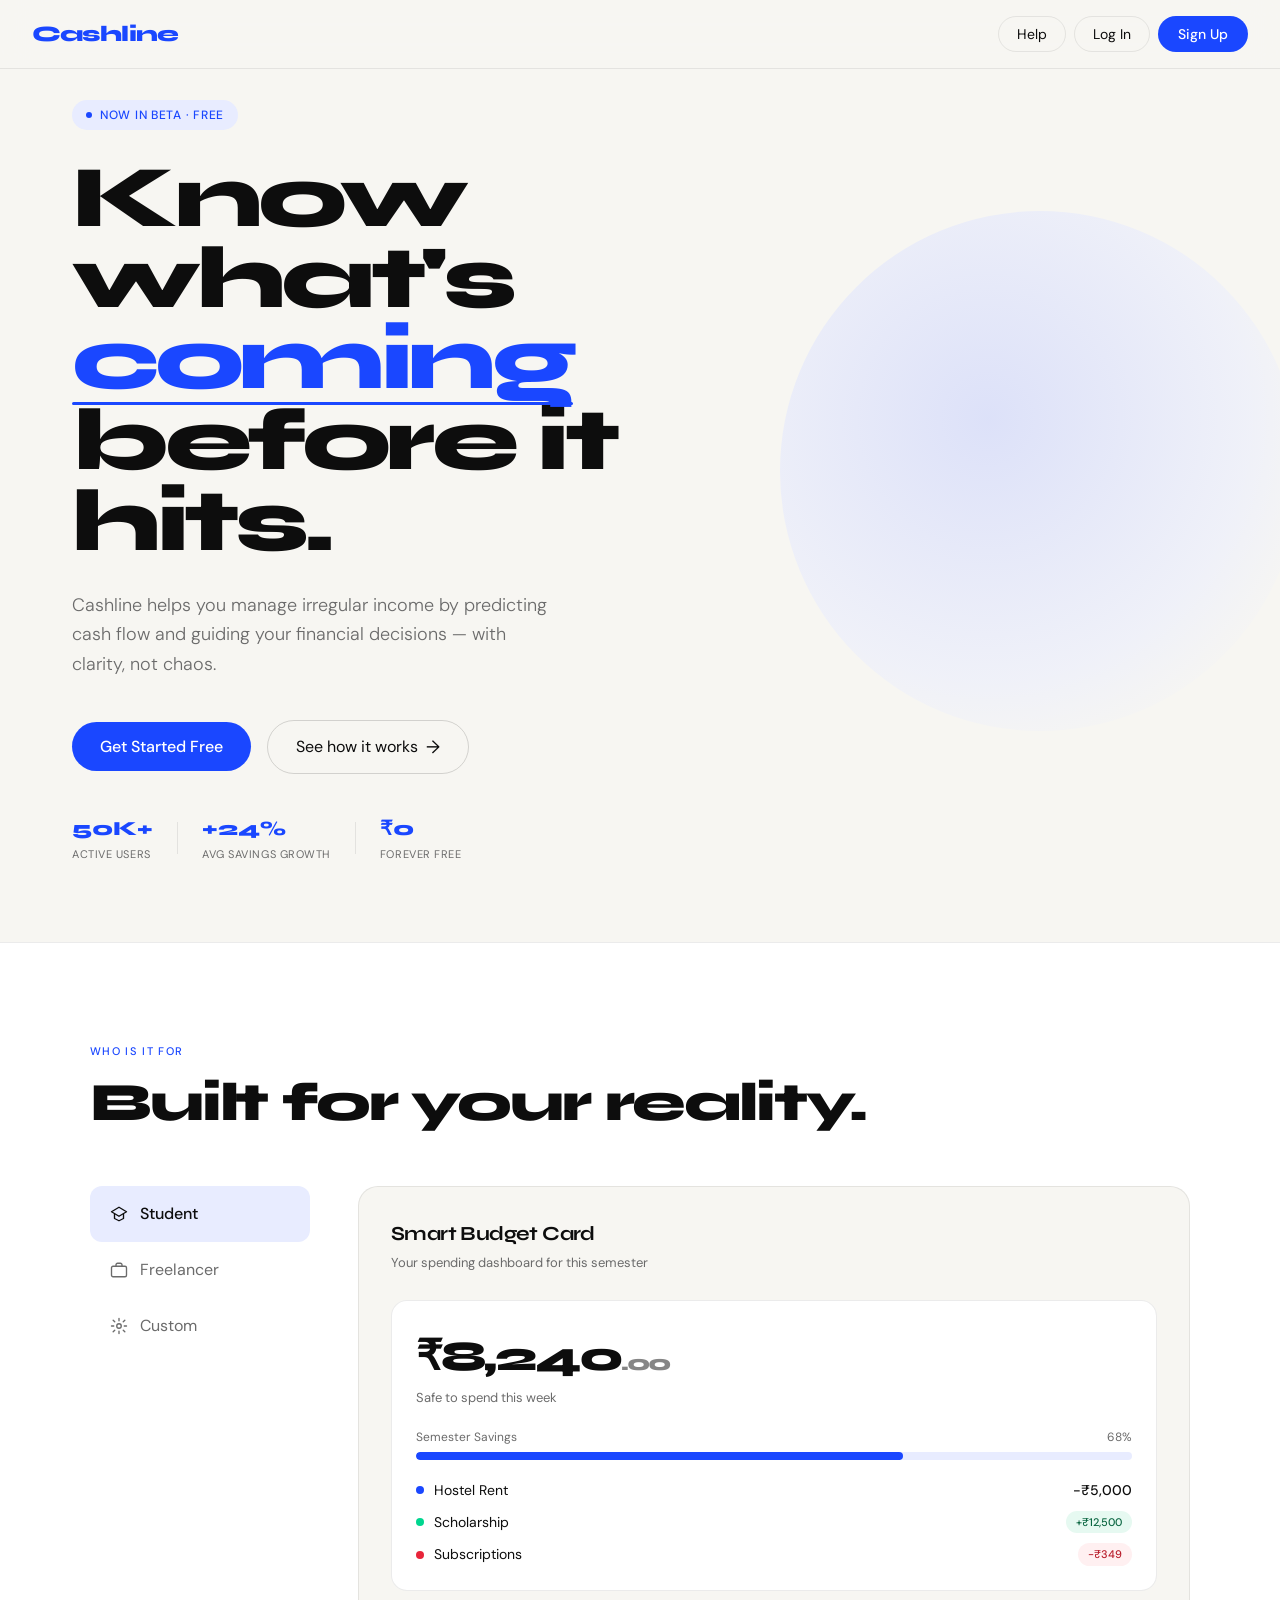
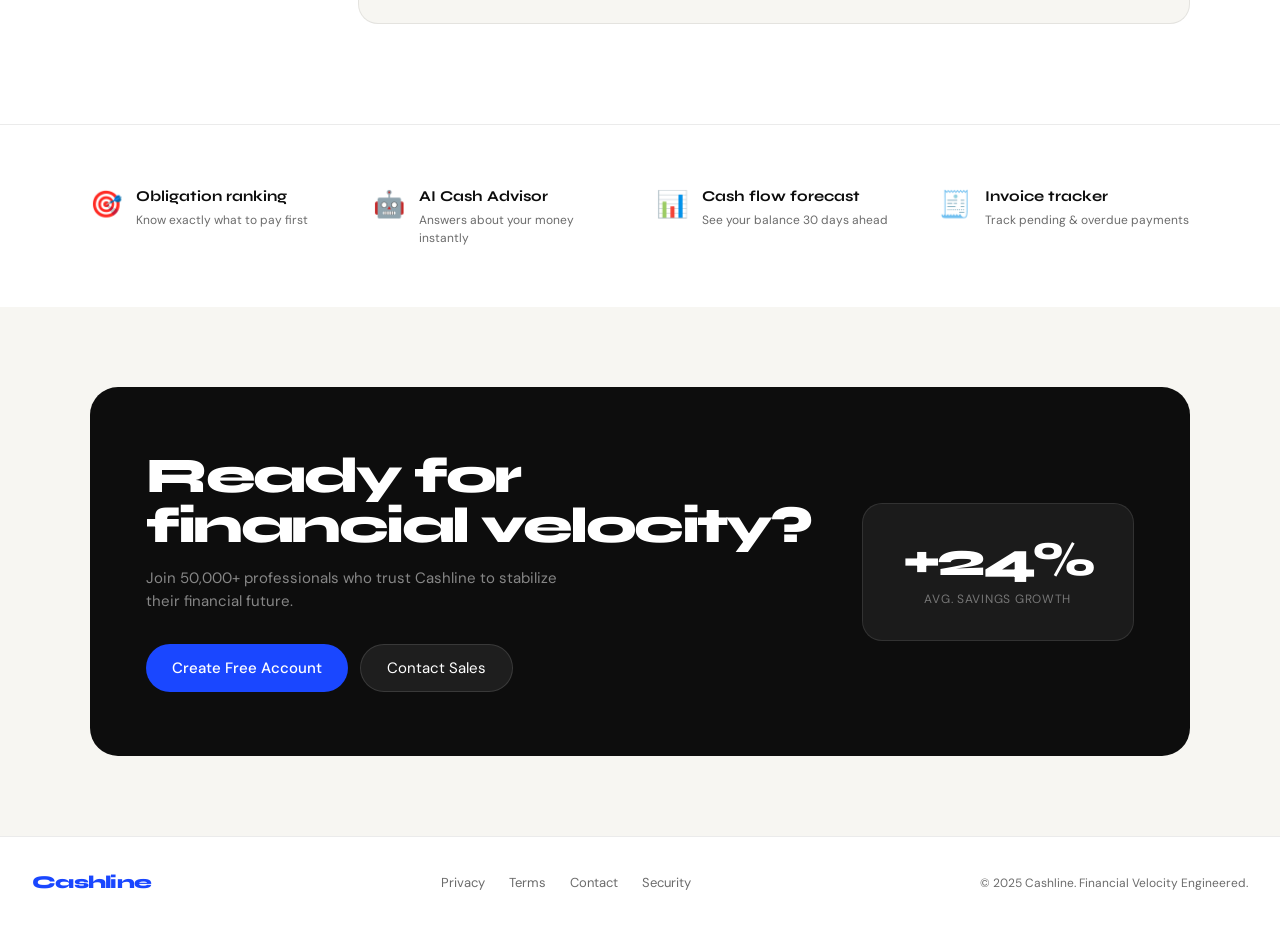
==== commit ba54caa3: "feat: Full hybrid design — landing page + glowing stat cards + invoice tracker + transaction history" ====
--- a/index.html
+++ b/index.html
@@ -3,60 +3,194 @@
 <head>
 <meta charset="UTF-8">
 <meta name="viewport" content="width=device-width, initial-scale=1.0">
-<title>Cashline — Your Money, Your Clarity</title>
-<link href="https://fonts.googleapis.com/css2?family=Syne:wght@400;500;600;700;800&family=DM+Sans:ital,wght@0,300;0,400;0,500;1,300&display=swap" rel="stylesheet">
+<title>Cashline — Know What's Coming Before It Hits</title>
+<link href="https://fonts.googleapis.com/css2?family=Syne:wght@400;600;700;800&family=DM+Sans:ital,opsz,wght@0,9..40,300;0,9..40,400;0,9..40,500;1,9..40,300&display=swap" rel="stylesheet">
 <link rel="stylesheet" href="styles.css">
 </head>
 <body>
 
-<!-- ═══════════════════════════════════════
-     SCREEN 1: ONBOARDING
-═══════════════════════════════════════ -->
-<div id="screen-onboard" class="screen active">
-  <div class="ob-bg">
-    <div class="ob-grid"></div>
-    <div class="ob-circle ob-c1"></div>
-    <div class="ob-circle ob-c2"></div>
-  </div>
+<!-- ══════════════════════════════════════
+     LANDING PAGE
+══════════════════════════════════════ -->
+<div id="landing">
+  <nav id="topnav">
+    <div class="logo">Cashline</div>
+    <div class="nav-links">
+      <button class="nav-btn-ghost">Help</button>
+      <button class="nav-btn-ghost" onclick="showOnboarding()">Log In</button>
+      <button class="nav-btn-primary" onclick="showOnboarding()">Sign Up</button>
+    </div>
+  </nav>
+
+  <section class="hero">
+    <div class="hero-orb"></div>
+    <div class="hero-content scroll-reveal">
+      <div class="hero-tag"><span class="hero-tag-dot"></span>Now in Beta · Free</div>
+      <h1 class="font-display">Know what's <span class="accent">coming</span> before it hits.</h1>
+      <p class="hero-sub">Cashline helps you manage irregular income by predicting cash flow and guiding your financial decisions — with clarity, not chaos.</p>
+      <div class="hero-ctas">
+        <button class="btn-primary-lp" onclick="showOnboarding()">Get Started Free</button>
+        <button class="btn-ghost-lp" onclick="document.getElementById('personas').scrollIntoView({behavior:'smooth'})">See how it works <span class="btn-arrow">→</span></button>
+      </div>
+      <div class="hero-stats">
+        <div class="hero-stat"><span class="hs-num">50K+</span><span class="hs-lbl">Active users</span></div>
+        <div class="hero-stat-sep"></div>
+        <div class="hero-stat"><span class="hs-num">+24%</span><span class="hs-lbl">Avg savings growth</span></div>
+        <div class="hero-stat-sep"></div>
+        <div class="hero-stat"><span class="hs-num">₹0</span><span class="hs-lbl">Forever free</span></div>
+      </div>
+    </div>
+  </section>
+
+  <section class="persona-section scroll-reveal" id="personas">
+    <div class="persona-inner">
+      <div class="persona-header">
+        <div class="section-label">Who is it for</div>
+        <h2 class="font-display">Built for your reality.</h2>
+      </div>
+      <div class="persona-layout">
+        <div class="persona-tabs" id="personaTabs">
+          <div class="tab-pill" id="tabPill"></div>
+          <div class="tab-item active" data-tab="student">
+            <svg viewBox="0 0 24 24"><path d="M12 3L2 9l10 6 10-6-10-6z"/><path d="M6 12v6l6 3 6-3v-6"/></svg>Student
+          </div>
+          <div class="tab-item" data-tab="freelancer">
+            <svg viewBox="0 0 24 24"><rect x="2" y="7" width="20" height="14" rx="2"/><path d="M16 7V5a2 2 0 00-2-2h-4a2 2 0 00-2 2v2"/></svg>Freelancer
+          </div>
+          <div class="tab-item" data-tab="custom">
+            <svg viewBox="0 0 24 24"><circle cx="12" cy="12" r="3"/><path d="M12 2v3M12 19v3M4.22 4.22l2.12 2.12M17.66 17.66l2.12 2.12M2 12h3M19 12h3M4.22 19.78l2.12-2.12M17.66 6.34l2.12-2.12"/></svg>Custom
+          </div>
+        </div>
+        <div class="stage" id="stage">
+          <div class="stage-panel active" id="panel-student">
+            <div class="stage-title">Smart Budget Card</div>
+            <div class="stage-sub">Your spending dashboard for this semester</div>
+            <div class="budget-card">
+              <div class="spend-amount">₹8,240<span style="font-size:22px;opacity:.5">.00</span></div>
+              <div class="spend-label">Safe to spend this week</div>
+              <div class="progress-row"><span>Semester Savings</span><span>68%</span></div>
+              <div class="progress-track"><div class="progress-fill" id="semFill" style="width:0%"></div></div>
+              <div class="mini-items">
+                <div class="mini-item"><div class="mini-item-left"><div class="mini-item-dot" style="background:#1a47ff"></div>Hostel Rent</div><span class="mini-item-amount">-₹5,000</span></div>
+                <div class="mini-item"><div class="mini-item-left"><div class="mini-item-dot" style="background:#00d68f"></div>Scholarship</div><span class="mini-item-amount badge-lp badge-green-lp">+₹12,500</span></div>
+                <div class="mini-item"><div class="mini-item-left"><div class="mini-item-dot" style="background:#e8253a"></div>Subscriptions</div><span class="mini-item-amount badge-lp badge-red-lp">-₹349</span></div>
+              </div>
+            </div>
+          </div>
+          <div class="stage-panel" id="panel-freelancer">
+            <div class="stage-title">Velocity Graph</div>
+            <div class="stage-sub">Actual income vs Cashline projection</div>
+            <div class="graph-wrap">
+              <div class="graph-tooltip" id="gTooltip"></div>
+              <svg class="velocity-graph" id="velGraph" viewBox="0 0 520 180" preserveAspectRatio="none"></svg>
+            </div>
+            <div class="graph-legend">
+              <div class="legend-item"><div class="legend-line" style="background:#c2ccff"></div>Actual income</div>
+              <div class="legend-item"><div class="legend-line" style="background:#1a47ff"></div>Cashline projection</div>
+            </div>
+          </div>
+          <div class="stage-panel" id="panel-custom">
+            <div class="stage-title">Control Center</div>
+            <div class="stage-sub">Configure your own income &amp; expense patterns</div>
+            <div class="control-grid">
+              <div class="control-card">
+                <div class="control-top"><span class="control-name">Predictive alerts</span><div class="toggle on" id="tog1"><div class="toggle-knob"></div></div></div>
+                <div class="control-val">On</div><div class="control-desc">Get notified 7 days before a shortfall</div>
+              </div>
+              <div class="control-card">
+                <div class="control-top"><span class="control-name">Auto-smooth</span><div class="toggle" id="tog2"><div class="toggle-knob"></div></div></div>
+                <div class="control-val">Off</div><div class="control-desc">Redistribute surplus to lean months</div>
+              </div>
+              <div class="control-card" style="grid-column:1/-1">
+                <div class="control-top"><span class="control-name">Monthly income target</span><span class="badge-lp badge-blue-lp" id="incomeVal">₹45,000</span></div>
+                <div class="slider-wrap"><input type="range" min="10000" max="100000" step="5000" value="45000" id="incomeSlider"></div>
+                <div class="control-desc">We'll model your projections around this figure</div>
+              </div>
+              <div class="control-card" style="grid-column:1/-1">
+                <div class="control-top"><span class="control-name">Risk buffer</span><span class="badge-lp badge-green-lp" id="bufferVal">15%</span></div>
+                <div class="slider-wrap"><input type="range" min="5" max="40" step="5" value="15" id="bufferSlider"></div>
+                <div class="control-desc">Emergency cash reserve held back each month</div>
+              </div>
+            </div>
+          </div>
+        </div>
+      </div>
+    </div>
+  </section>
+
+  <section class="feature-strip scroll-reveal">
+    <div class="feature-inner">
+      <div class="feature-item"><div class="fi-icon">🎯</div><div class="fi-text"><div class="fi-title">Obligation ranking</div><div class="fi-sub">Know exactly what to pay first</div></div></div>
+      <div class="feature-item"><div class="fi-icon">🤖</div><div class="fi-text"><div class="fi-title">AI Cash Advisor</div><div class="fi-sub">Answers about your money instantly</div></div></div>
+      <div class="feature-item"><div class="fi-icon">📊</div><div class="fi-text"><div class="fi-title">Cash flow forecast</div><div class="fi-sub">See your balance 30 days ahead</div></div></div>
+      <div class="feature-item"><div class="fi-icon">🧾</div><div class="fi-text"><div class="fi-title">Invoice tracker</div><div class="fi-sub">Track pending &amp; overdue payments</div></div></div>
+    </div>
+  </section>
+
+  <section class="cta-section scroll-reveal">
+    <div class="cta-inner">
+      <div>
+        <h2 class="cta-h font-display">Ready for financial velocity?</h2>
+        <p class="cta-p">Join 50,000+ professionals who trust Cashline to stabilize their financial future.</p>
+        <div class="cta-btns">
+          <button class="cta-btn-main" onclick="showOnboarding()">Create Free Account</button>
+          <button class="cta-btn-outline">Contact Sales</button>
+        </div>
+      </div>
+      <div class="cta-stat">
+        <div class="cta-stat-num">+24%</div>
+        <div class="cta-stat-lbl">Avg. savings growth</div>
+      </div>
+    </div>
+  </section>
+
+  <footer>
+    <div class="footer-logo">Cashline</div>
+    <div class="footer-links">
+      <a href="#">Privacy</a><a href="#">Terms</a><a href="#">Contact</a><a href="#">Security</a>
+    </div>
+    <div class="footer-copy">© 2025 Cashline. Financial Velocity Engineered.</div>
+  </footer>
+</div>
+
+
+<!-- ══════════════════════════════════════
+     ONBOARDING SCREEN
+══════════════════════════════════════ -->
+<div id="screen-onboard" class="screen">
+  <div class="ob-bg"><div class="ob-grid"></div><div class="ob-circle ob-c1"></div><div class="ob-circle ob-c2"></div></div>
   <div class="ob-content">
     <div class="ob-logo">cash<span>line</span></div>
     <div class="ob-tagline">Your money. Your clarity.</div>
-
     <div class="ob-question">Who are you?</div>
     <div class="ob-sub">We'll personalize everything just for you.</div>
-
     <div class="persona-grid">
-      <div class="persona-card" onclick="selectPersona(this, 'school')" style="animation: slideUp 0.4s 0.1s both;">
-        <div class="pc-emoji">🎒</div>
-        <div class="pc-name">School Student</div>
-        <div class="pc-desc">Pocket money, exam fees, stationery</div>
-      </div>
-      <div class="persona-card" onclick="selectPersona(this, 'college')" style="animation: slideUp 0.4s 0.2s both;">
-        <div class="pc-emoji">🎓</div>
-        <div class="pc-name">College Student</div>
-        <div class="pc-desc">Hostel, bills, part-time income</div>
-      </div>
-      <div class="persona-card" onclick="selectPersona(this, 'freelancer')" style="animation: slideUp 0.4s 0.3s both;">
-        <div class="pc-emoji">💻</div>
-        <div class="pc-name">Freelancer</div>
-        <div class="pc-desc">Invoices, clients, irregular income</div>
-      </div>
-      <div class="persona-card" onclick="selectPersona(this, 'other')" style="animation: slideUp 0.4s 0.4s both;">
-        <div class="pc-emoji">✨</div>
-        <div class="pc-name">Other</div>
-        <div class="pc-desc">Custom setup for your situation</div>
-      </div>
-    </div>
-
-    <button class="btn-primary" id="ob-btn" onclick="enterApp()" disabled style="animation: slideUp 0.4s 0.5s both;">
-      Enter Cashline →
-    </button>
-  </div>
-</div>
-
-<!-- ═══════════════════════════════════════
-     SCREEN 2: MAIN APP
-═══════════════════════════════════════ -->
+      <div class="persona-card" onclick="selectPersona(this,'school')" style="animation:slideUp .4s .1s both">
+        <div class="pc-emoji-wrap student-wrap"><div class="pc-emoji">🎒</div></div>
+        <div class="pc-name">School Student</div><div class="pc-desc">Pocket money, exam fees, stationery</div>
+      </div>
+      <div class="persona-card" onclick="selectPersona(this,'college')" style="animation:slideUp .4s .2s both">
+        <div class="pc-emoji-wrap college-wrap"><div class="pc-emoji">🎓</div></div>
+        <div class="pc-name">College Student</div><div class="pc-desc">Hostel, bills, part-time income</div>
+      </div>
+      <div class="persona-card" onclick="selectPersona(this,'freelancer')" style="animation:slideUp .4s .3s both">
+        <div class="pc-emoji-wrap freelancer-wrap"><div class="pc-emoji">💻</div></div>
+        <div class="pc-name">Freelancer</div><div class="pc-desc">Invoices, clients, irregular income</div>
+      </div>
+      <div class="persona-card" onclick="selectPersona(this,'other')" style="animation:slideUp .4s .4s both">
+        <div class="pc-emoji-wrap other-wrap"><div class="pc-emoji">✨</div></div>
+        <div class="pc-name">Other</div><div class="pc-desc">Custom setup for your situation</div>
+      </div>
+    </div>
+    <button class="btn-ob-primary" id="ob-btn" onclick="enterApp()" disabled style="animation:slideUp .4s .5s both">Enter Cashline →</button>
+    <div style="margin-top:16px;text-align:center"><span class="ob-back" onclick="showLanding()">← Back to home</span></div>
+  </div>
+</div>
+
+
+<!-- ══════════════════════════════════════
+     APP SHELL
+══════════════════════════════════════ -->
 <div id="screen-app" class="screen">
 
   <!-- HEADER -->
@@ -69,21 +203,18 @@
     <div class="ah-balance">
       <div class="ah-bal-label">Available balance</div>
       <div class="ah-bal-amount" id="header-balance">₹8,240</div>
-      <div class="ah-bal-sub">Updated just now · <span style="color: var(--danger);" id="header-obligations">₹6,300 in obligations</span></div>
-    </div>
-    <div class="ah-pills" id="header-pills">
-      <div class="ah-pill"><div class="dot" style="background: var(--danger)"></div> 4 days to zero</div>
-      <div class="ah-pill"><div class="dot" style="background: var(--warn)"></div> 2 bills due</div>
-      <div class="ah-pill"><div class="dot" style="background: var(--accent)"></div> 1 invoice pending</div>
-    </div>
-  </div>
-
-  <!-- TAB CONTENTS -->
+      <div class="ah-bal-sub" id="header-obligations">Updated just now · <span style="color:var(--danger)">₹6,300 in obligations</span></div>
+    </div>
+    <div class="ah-pills">
+      <div class="ah-pill"><div class="dot" style="background:var(--danger)"></div> 4 days to zero</div>
+      <div class="ah-pill"><div class="dot" style="background:var(--warn)"></div> 2 bills due</div>
+      <div class="ah-pill"><div class="dot" style="background:var(--accent)"></div> 1 invoice pending</div>
+    </div>
+  </div>
 
   <!-- HOME TAB -->
   <div id="tab-home" class="tab-content active">
-
-    <div style="height: 16px;"></div>
+    <div style="height:16px"></div>
 
     <!-- Alert -->
     <div class="alert-banner anim-up" id="home-alert">
@@ -91,223 +222,115 @@
       <div class="alert-text"><strong>Hostel rent due in 2 days.</strong> You have ₹8,240 but need ₹5,000. Pay this first — it cannot be rescheduled.</div>
     </div>
 
-    <!-- Score Ring -->
+    <!-- Stat cards (from dash files) -->
+    <div class="stat-cards-grid anim-up">
+      <div class="stat-card balance"><div class="stat-card-glow"></div><div class="stat-icon">💰</div><div class="stat-label">Balance</div><div class="stat-value">₹8,240</div><div class="stat-trend up">▲ +12% this month</div></div>
+      <div class="stat-card income"><div class="stat-card-glow"></div><div class="stat-icon">📥</div><div class="stat-label">Income (Apr)</div><div class="stat-value">₹12,500</div><div class="stat-trend up">▲ Scholarship received</div></div>
+      <div class="stat-card expense"><div class="stat-card-glow"></div><div class="stat-icon">📤</div><div class="stat-label">Obligations</div><div class="stat-value" id="stat-expenses">₹6,300</div><div class="stat-trend down">▼ 3 bills pending</div></div>
+      <div class="stat-card savings"><div class="stat-card-glow"></div><div class="stat-icon">🏦</div><div class="stat-label">Goals saved</div><div class="stat-value" id="stat-saved">₹15,200</div><div class="stat-trend up">▲ 2 active goals</div></div>
+    </div>
+
+    <!-- Health score -->
     <div class="score-ring-wrap anim-up">
       <div class="score-ring">
         <svg viewBox="0 0 72 72" width="72" height="72">
           <circle cx="36" cy="36" r="30" fill="none" stroke="#e8e8f0" stroke-width="6"/>
-          <circle cx="36" cy="36" r="30" fill="none" stroke="#00c896" stroke-width="6"
-            stroke-dasharray="188.5" stroke-dashoffset="56.5" stroke-linecap="round"/>
+          <circle cx="36" cy="36" r="30" fill="none" stroke="#00c896" stroke-width="6" stroke-dasharray="188.5" stroke-dashoffset="56.5" stroke-linecap="round"/>
         </svg>
-        <div class="score-num" style="color: var(--accent);">70</div>
+        <div class="score-num" style="color:var(--accent)">70</div>
       </div>
       <div class="score-info">
         <div class="score-info-title">Financial Health Score</div>
-        <div class="score-info-sub">Good — 3 obligations this month. Pay hostel rent first to avoid penalty. 2 investments due for review.</div>
-      </div>
-    </div>
-
-    <!-- Quick Actions -->
-    <div class="sec-header anim-up">
-      <div class="sec-title">Quick actions</div>
-    </div>
+        <div class="score-info-sub">Good — 3 obligations this month. Pay hostel rent first to avoid penalty.</div>
+      </div>
+    </div>
+
+    <!-- Quick actions -->
+    <div class="sec-header anim-up"><div class="sec-title">Quick actions</div></div>
     <div class="quick-actions anim-up">
-      <div class="qa-item" onclick="openSheet('add-expense')">
-        <div class="qa-icon" style="background: var(--accent-soft);">➕</div>
-        <div class="qa-label">Add expense</div>
-      </div>
-      <div class="qa-item" onclick="openSheet('add-invoice')">
-        <div class="qa-icon" style="background: var(--blue-soft);">🧾</div>
-        <div class="qa-label">Add invoice</div>
-      </div>
-      <div class="qa-item" onclick="switchTab('ai')">
-        <div class="qa-icon" style="background: var(--purple-soft);">🤖</div>
-        <div class="qa-label">Ask AI</div>
-      </div>
-      <div class="qa-item" onclick="openSheet('upi-sync')">
-        <div class="qa-icon" style="background: var(--gold-soft);">📱</div>
-        <div class="qa-label">Sync UPI</div>
-      </div>
-    </div>
-
-    <!-- Obligations -->
-    <div class="sec-header anim-up">
-      <div class="sec-title">Obligations ranked</div>
-      <div class="sec-link" onclick="switchTab('calendar')">See all</div>
-    </div>
-    <div id="obligations-list">
-      <!-- Rendered by JS from localStorage -->
-    </div>
-
-    <!-- Cash Flow Chart -->
-    <div class="sec-header" style="margin-top: 8px;">
-      <div class="sec-title">30-day cash forecast</div>
-    </div>
+      <div class="qa-item" onclick="openSheet('add-expense')"><div class="qa-icon" style="background:var(--accent-soft)">➕</div><div class="qa-label">Add expense</div></div>
+      <div class="qa-item" onclick="openSheet('add-invoice')"><div class="qa-icon" style="background:var(--blue-soft)">🧾</div><div class="qa-label">Add invoice</div></div>
+      <div class="qa-item" onclick="appSwitchTab('ai')"><div class="qa-icon" style="background:var(--purple-soft)">🤖</div><div class="qa-label">Ask AI</div></div>
+      <div class="qa-item" onclick="openSheet('upi-sync')"><div class="qa-icon" style="background:var(--gold-soft)">📱</div><div class="qa-label">Sync UPI</div></div>
+    </div>
+
+    <!-- Obligations ranked -->
+    <div class="sec-header"><div class="sec-title">Obligations ranked</div><div class="sec-link" onclick="appSwitchTab('calendar')">See all</div></div>
+    <div id="obligations-list"></div>
+
+    <!-- 30-day forecast mini chart -->
+    <div class="sec-header" style="margin-top:8px"><div class="sec-title">30-day cash forecast</div></div>
     <div class="chart-card">
       <div class="chart-sub">Projected balance if you pay obligations in priority order</div>
       <div class="chart-area">
         <svg class="chart-svg" viewBox="0 0 340 100" preserveAspectRatio="none">
-          <defs>
-            <linearGradient id="chartGrad" x1="0" y1="0" x2="0" y2="1">
-              <stop offset="0%" stop-color="#00c896" stop-opacity="0.25"/>
-              <stop offset="100%" stop-color="#00c896" stop-opacity="0"/>
-            </linearGradient>
-          </defs>
-          <path d="M0,30 L30,28 L60,45 L90,42 L120,70 L150,65 L180,55 L210,52 L240,40 L270,35 L300,28 L340,20"
-            fill="none" stroke="#00c896" stroke-width="2.5" stroke-linecap="round" stroke-linejoin="round"/>
-          <path d="M0,30 L30,28 L60,45 L90,42 L120,70 L150,65 L180,55 L210,52 L240,40 L270,35 L300,28 L340,20 L340,100 L0,100 Z"
-            fill="url(#chartGrad)"/>
+          <defs><linearGradient id="chartGrad" x1="0" y1="0" x2="0" y2="1"><stop offset="0%" stop-color="#00c896" stop-opacity="0.25"/><stop offset="100%" stop-color="#00c896" stop-opacity="0"/></linearGradient></defs>
+          <path d="M0,30 L30,28 L60,45 L90,42 L120,70 L150,65 L180,55 L210,52 L240,40 L270,35 L300,28 L340,20" fill="none" stroke="#00c896" stroke-width="2.5" stroke-linecap="round" stroke-linejoin="round"/>
+          <path d="M0,30 L30,28 L60,45 L90,42 L120,70 L150,65 L180,55 L210,52 L240,40 L270,35 L300,28 L340,20 L340,100 L0,100 Z" fill="url(#chartGrad)"/>
           <line x1="120" y1="0" x2="120" y2="100" stroke="#ff6b35" stroke-width="1" stroke-dasharray="4 3" opacity="0.5"/>
           <text x="122" y="12" font-size="9" fill="#ff6b35" font-family="DM Sans">Rent due</text>
         </svg>
       </div>
-      <div style="display: flex; justify-content: space-between; font-size: 10px; color: var(--faint); margin-top: 6px;">
-        <span>Today</span><span>Apr 10</span><span>Apr 20</span><span>Apr 30</span>
-      </div>
-    </div>
-
-    <!-- Savings Goals -->
-    <div class="sec-header">
-      <div class="sec-title">Savings goals</div>
-      <div class="sec-link" onclick="openSheet('add-goal')">+ Add</div>
-    </div>
-    <div id="goals-list">
-      <!-- Rendered by JS from localStorage -->
-    </div>
-
+      <div style="display:flex;justify-content:space-between;font-size:10px;color:var(--faint);margin-top:6px"><span>Today</span><span>Apr 10</span><span>Apr 20</span><span>Apr 30</span></div>
+    </div>
+
+    <!-- Savings goals -->
+    <div class="sec-header"><div class="sec-title">Savings goals</div><div class="sec-link" onclick="openSheet('add-goal')">+ Add</div></div>
+    <div id="goals-list"></div>
+
+    <!-- Recent transactions (from dash files) -->
+    <div class="sec-header" style="margin-top:8px"><div class="sec-title">Recent transactions</div><div class="sec-link" onclick="appSwitchTab('invoices')">See all</div></div>
+    <div id="recent-transactions"></div>
+  </div>
+
+  <!-- INVOICES / TRANSACTIONS TAB (from freelancer dash) -->
+  <div id="tab-invoices" class="tab-content">
+    <div style="height:16px"></div>
+    <div class="sec-header"><div class="sec-title">🧾 Invoice Tracker</div><div class="sec-link" onclick="openSheet('add-invoice')">+ Add</div></div>
+    <div class="invoice-filters">
+      <button class="inv-filter active" onclick="filterInvoices('all',this)">All</button>
+      <button class="inv-filter" onclick="filterInvoices('pending',this)">Pending</button>
+      <button class="inv-filter" onclick="filterInvoices('overdue',this)">Overdue</button>
+      <button class="inv-filter" onclick="filterInvoices('paid',this)">Paid</button>
+    </div>
+    <div id="invoice-list"></div>
+    <div class="sec-header" style="margin-top:16px"><div class="sec-title">Transaction History</div><div class="sec-link" onclick="openSheet('add-transaction')">+ Add</div></div>
+    <div id="transaction-list"></div>
   </div>
 
   <!-- MARKET TAB -->
   <div id="tab-market" class="tab-content">
-    <div style="height: 16px;"></div>
-
-    <div class="sec-header">
-      <div class="sec-title"><span class="live-dot"></span>Live markets</div>
-      <div style="font-size: 11px; color: var(--muted);">Updated 2 min ago</div>
-    </div>
-
+    <div style="height:16px"></div>
+    <div class="sec-header"><div class="sec-title"><span class="live-dot"></span>Live markets</div><div style="font-size:11px;color:var(--muted)">Updated 2 min ago</div></div>
     <div class="market-strip">
-      <div class="market-card">
-        <div class="mc-label">Nifty 50</div>
-        <div class="mc-value">22,514</div>
-        <div class="mc-change up">▲ +0.42%</div>
-      </div>
-      <div class="market-card">
-        <div class="mc-label">Sensex</div>
-        <div class="mc-value">74,119</div>
-        <div class="mc-change up">▲ +0.38%</div>
-      </div>
-      <div class="market-card">
-        <div class="mc-label">USD/INR</div>
-        <div class="mc-value">₹83.42</div>
-        <div class="mc-change down">▼ -0.12%</div>
-      </div>
-      <div class="market-card">
-        <div class="mc-label">Gold 24K</div>
-        <div class="mc-value">₹7,240/g</div>
-        <div class="mc-change up">▲ +1.2%</div>
-      </div>
-      <div class="market-card">
-        <div class="mc-label">EUR/INR</div>
-        <div class="mc-value">₹90.18</div>
-        <div class="mc-change up">▲ +0.05%</div>
-      </div>
-    </div>
-
-    <div class="sec-header">
-      <div class="sec-title">💡 Suggested for you</div>
-      <div class="sec-link">View all</div>
-    </div>
-    <div style="font-size: 12px; color: var(--muted); margin-bottom: 14px;" id="market-persona-label">Based on your profile</div>
-
-    <div class="invest-card">
-      <div class="invest-icon" style="background: var(--accent-soft);">📈</div>
-      <div class="invest-main">
-        <div class="invest-name">Nifty 50 Index Fund (SIP)</div>
-        <div class="invest-desc">Start from ₹100/month · Low risk · Long term</div>
-      </div>
-      <div class="invest-return">
-        <div class="invest-pct">12.4%</div>
-        <div class="invest-type">5yr avg</div>
-      </div>
-    </div>
-
-    <div class="invest-card">
-      <div class="invest-icon" style="background: var(--blue-soft);">🏦</div>
-      <div class="invest-main">
-        <div class="invest-name">Recurring Deposit (RD)</div>
-        <div class="invest-desc">₹500/month · Guaranteed returns · Safe</div>
-      </div>
-      <div class="invest-return">
-        <div class="invest-pct">6.8%</div>
-        <div class="invest-type">annual</div>
-      </div>
-    </div>
-
-    <div class="invest-card">
-      <div class="invest-icon" style="background: var(--gold-soft);">🪙</div>
-      <div class="invest-main">
-        <div class="invest-name">Digital Gold</div>
-        <div class="invest-desc">Buy from ₹10 · Backed by physical gold</div>
-      </div>
-      <div class="invest-return">
-        <div class="invest-pct">+1.2%</div>
-        <div class="invest-type">today</div>
-      </div>
-    </div>
-
-    <div class="invest-card">
-      <div class="invest-icon" style="background: var(--purple-soft);">📚</div>
-      <div class="invest-main">
-        <div class="invest-name">ELSS Tax Saving Fund</div>
-        <div class="invest-desc">Save tax under 80C · 3yr lock-in</div>
-      </div>
-      <div class="invest-return">
-        <div class="invest-pct">14.2%</div>
-        <div class="invest-type">5yr avg</div>
-      </div>
-    </div>
-
-    <div class="invest-card">
-      <div class="invest-icon" style="background: var(--warn-soft);">🏛️</div>
-      <div class="invest-main">
-        <div class="invest-name">Post Office PPF</div>
-        <div class="invest-desc">Government backed · Tax free returns</div>
-      </div>
-      <div class="invest-return">
-        <div class="invest-pct">7.1%</div>
-        <div class="invest-type">annual</div>
-      </div>
-    </div>
-
+      <div class="market-card"><div class="mc-label">Nifty 50</div><div class="mc-value">22,514</div><div class="mc-change up">▲ +0.42%</div></div>
+      <div class="market-card"><div class="mc-label">Sensex</div><div class="mc-value">74,119</div><div class="mc-change up">▲ +0.38%</div></div>
+      <div class="market-card"><div class="mc-label">USD/INR</div><div class="mc-value">₹83.42</div><div class="mc-change down">▼ -0.12%</div></div>
+      <div class="market-card"><div class="mc-label">Gold 24K</div><div class="mc-value">₹7,240/g</div><div class="mc-change up">▲ +1.2%</div></div>
+      <div class="market-card"><div class="mc-label">EUR/INR</div><div class="mc-value">₹90.18</div><div class="mc-change up">▲ +0.05%</div></div>
+    </div>
+    <div class="sec-header"><div class="sec-title">💡 Suggested for you</div></div>
+    <div style="font-size:12px;color:var(--muted);margin-bottom:14px" id="market-persona-label">Based on your profile</div>
+    <div class="invest-card"><div class="invest-icon" style="background:var(--accent-soft)">📈</div><div class="invest-main"><div class="invest-name">Nifty 50 Index Fund (SIP)</div><div class="invest-desc">Start from ₹100/month · Low risk · Long term</div></div><div class="invest-return"><div class="invest-pct">12.4%</div><div class="invest-type">5yr avg</div></div></div>
+    <div class="invest-card"><div class="invest-icon" style="background:var(--blue-soft)">🏦</div><div class="invest-main"><div class="invest-name">Recurring Deposit (RD)</div><div class="invest-desc">₹500/month · Guaranteed returns · Safe</div></div><div class="invest-return"><div class="invest-pct">6.8%</div><div class="invest-type">annual</div></div></div>
+    <div class="invest-card"><div class="invest-icon" style="background:var(--gold-soft)">🪙</div><div class="invest-main"><div class="invest-name">Digital Gold</div><div class="invest-desc">Buy from ₹10 · Backed by physical gold</div></div><div class="invest-return"><div class="invest-pct">+1.2%</div><div class="invest-type">today</div></div></div>
+    <div class="invest-card"><div class="invest-icon" style="background:var(--purple-soft)">📚</div><div class="invest-main"><div class="invest-name">ELSS Tax Saving Fund</div><div class="invest-desc">Save tax under 80C · 3yr lock-in</div></div><div class="invest-return"><div class="invest-pct">14.2%</div><div class="invest-type">5yr avg</div></div></div>
   </div>
 
   <!-- AI TAB -->
   <div id="tab-ai" class="tab-content">
-    <div style="height: 16px;"></div>
-    <div class="sec-header">
-      <div class="sec-title">🤖 AI Advisor</div>
-      <div style="font-size: 11px; color: var(--muted);">Powered by Cashline AI</div>
-    </div>
-
+    <div style="height:16px"></div>
+    <div class="sec-header"><div class="sec-title">🤖 AI Advisor</div><div style="font-size:11px;color:var(--muted)">Powered by Cashline AI</div></div>
     <div class="ai-chat-wrap">
       <div class="ai-messages" id="ai-messages">
-        <div class="msg ai">
-          <div class="msg-label">Cashline AI</div>
-          <div class="msg-bubble">
-            Hey! 👋 I'm your Cashline advisor. I can see your full financial picture — balance, obligations, goals, and market data.<br><br>
-            What would you like to know?
-          </div>
-        </div>
-      </div>
-
+        <div class="msg ai"><div class="msg-label">Cashline AI</div><div class="msg-bubble">Hey! 👋 I'm your Cashline advisor. I can see your full financial picture — balance, obligations, goals, and market data.<br><br>What would you like to know?</div></div>
+      </div>
       <div class="ai-suggestions">
         <div class="ai-sug" onclick="askAI('How much can I save this month?')">How much can I save?</div>
         <div class="ai-sug" onclick="askAI('Which bill should I pay first?')">What to pay first?</div>
         <div class="ai-sug" onclick="askAI('Best investment for ₹1000?')">Invest ₹1,000?</div>
         <div class="ai-sug" onclick="askAI('Draft a follow-up to my client')">Draft client email</div>
       </div>
-
       <div class="ai-input-row">
         <textarea class="ai-input" id="ai-input" rows="1" placeholder="Ask anything about your money..."></textarea>
         <button class="ai-send" id="ai-send-btn" onclick="sendAIMessage()">↑</button>
@@ -317,52 +340,25 @@
 
   <!-- CALENDAR TAB -->
   <div id="tab-calendar" class="tab-content">
-    <div style="height: 16px;"></div>
-    <div class="cal-month" id="cal-month-label">April 2026</div>
-
+    <div style="height:16px"></div>
+    <div class="cal-header-row">
+      <div class="cal-month">April 2026</div>
+      <div class="cal-legend-row">
+        <span class="cal-leg"><span class="cal-leg-dot" style="background:var(--warn)"></span>Bills</span>
+        <span class="cal-leg"><span class="cal-leg-dot" style="background:var(--accent)"></span>Income</span>
+        <span class="cal-leg"><span class="cal-leg-dot" style="background:var(--danger)"></span>Overdue</span>
+      </div>
+    </div>
     <div class="cal-grid">
-      <div class="cal-day-header">Su</div>
-      <div class="cal-day-header">Mo</div>
-      <div class="cal-day-header">Tu</div>
-      <div class="cal-day-header">We</div>
-      <div class="cal-day-header">Th</div>
-      <div class="cal-day-header">Fr</div>
-      <div class="cal-day-header">Sa</div>
-
-      <div class="cal-day faded">30</div>
-      <div class="cal-day faded">31</div>
-      <div class="cal-day has-event">1</div>
-      <div class="cal-day">2</div>
-      <div class="cal-day">3</div>
-      <div class="cal-day">4</div>
-      <div class="cal-day has-event">5</div>
-      <div class="cal-day">6</div>
-      <div class="cal-day">7</div>
-      <div class="cal-day">8</div>
-      <div class="cal-day">9</div>
-      <div class="cal-day has-event">10</div>
-      <div class="cal-day">11</div>
-      <div class="cal-day">12</div>
-      <div class="cal-day">13</div>
-      <div class="cal-day">14</div>
-      <div class="cal-day">15</div>
-      <div class="cal-day has-event">16</div>
-      <div class="cal-day">17</div>
-      <div class="cal-day">18</div>
-      <div class="cal-day">19</div>
-      <div class="cal-day today has-event">25</div>
-      <div class="cal-day">26</div>
-      <div class="cal-day">27</div>
-      <div class="cal-day has-event">28</div>
-      <div class="cal-day">29</div>
-      <div class="cal-day">30</div>
-    </div>
-
-    <div class="event-list-title">Upcoming obligations</div>
-    <div id="calendar-events-list">
-      <!-- Rendered from localStorage -->
-    </div>
-
+      <div class="cal-day-header">Su</div><div class="cal-day-header">Mo</div><div class="cal-day-header">Tu</div><div class="cal-day-header">We</div><div class="cal-day-header">Th</div><div class="cal-day-header">Fr</div><div class="cal-day-header">Sa</div>
+      <div class="cal-day faded">30</div><div class="cal-day faded">31</div><div class="cal-day has-event">1</div><div class="cal-day">2</div><div class="cal-day">3</div><div class="cal-day">4</div>
+      <div class="cal-day has-event">5</div><div class="cal-day">6</div><div class="cal-day">7</div><div class="cal-day">8</div><div class="cal-day">9</div><div class="cal-day has-event">10</div><div class="cal-day">11</div>
+      <div class="cal-day">12</div><div class="cal-day">13</div><div class="cal-day">14</div><div class="cal-day">15</div><div class="cal-day has-event">16</div><div class="cal-day">17</div><div class="cal-day">18</div>
+      <div class="cal-day">19</div><div class="cal-day">20</div><div class="cal-day">21</div><div class="cal-day">22</div><div class="cal-day">23</div><div class="cal-day">24</div><div class="cal-day today has-event">25</div>
+      <div class="cal-day">26</div><div class="cal-day">27</div><div class="cal-day has-event">28</div><div class="cal-day">29</div><div class="cal-day">30</div>
+    </div>
+    <div class="event-list-title">Upcoming obligations &amp; income</div>
+    <div id="calendar-events-list"></div>
   </div>
 
   <!-- PROFILE TAB -->
@@ -372,212 +368,126 @@
       <div class="profile-name" id="profile-name">College Student</div>
       <div class="profile-tag">Cashline Member</div>
     </div>
-
     <div class="stat-row">
-      <div class="stat-box">
-        <div class="stat-val" style="color: var(--accent);">70</div>
-        <div class="stat-lbl">Health Score</div>
-      </div>
-      <div class="stat-box">
-        <div class="stat-val" id="streak-val">7</div>
-        <div class="stat-lbl">Day Streak 🔥</div>
-      </div>
-      <div class="stat-box">
-        <div class="stat-val" style="color: var(--blue);" id="goals-count">0</div>
-        <div class="stat-lbl">Goals Active</div>
-      </div>
-    </div>
-
-    <div class="menu-item" onclick="openSheet('upi-sync')">
-      <div class="menu-icon" style="background: var(--gold-soft);">📱</div>
-      <div class="menu-label">Connect GPay / UPI</div>
-      <div class="menu-arrow">›</div>
-    </div>
-    <div class="menu-item" onclick="showToast('SMS sync coming soon!')">
-      <div class="menu-icon" style="background: var(--blue-soft);">💬</div>
-      <div class="menu-label">Sync bank SMS alerts</div>
-      <div class="menu-arrow">›</div>
-    </div>
-    <div class="menu-item" onclick="showToast('Alerts configured!')">
-      <div class="menu-icon" style="background: var(--warn-soft);">🔔</div>
-      <div class="menu-label">WhatsApp / SMS alerts</div>
-      <div class="menu-arrow">›</div>
-    </div>
-    <div class="menu-item" onclick="showToast('Report downloaded!')">
-      <div class="menu-icon" style="background: var(--accent-soft);">📄</div>
-      <div class="menu-label">Download PDF report</div>
-      <div class="menu-arrow">›</div>
-    </div>
-    <div class="menu-item" onclick="showToast('Language settings coming soon!')">
-      <div class="menu-icon" style="background: var(--purple-soft);">🌐</div>
-      <div class="menu-label">Language — English</div>
-      <div class="menu-arrow">›</div>
-    </div>
-    <div class="menu-item" onclick="goBack()">
-      <div class="menu-icon" style="background: var(--danger-soft);">🚪</div>
-      <div class="menu-label">Switch persona</div>
-      <div class="menu-arrow">›</div>
-    </div>
-
+      <div class="stat-box"><div class="stat-val" style="color:var(--accent)">70</div><div class="stat-lbl">Health Score</div></div>
+      <div class="stat-box"><div class="stat-val" id="streak-val">1</div><div class="stat-lbl">Day Streak 🔥</div></div>
+      <div class="stat-box"><div class="stat-val" style="color:var(--blue)" id="goals-count">0</div><div class="stat-lbl">Goals Active</div></div>
+    </div>
+    <div class="menu-item" onclick="openSheet('upi-sync')"><div class="menu-icon" style="background:var(--gold-soft)">📱</div><div class="menu-label">Connect GPay / UPI</div><div class="menu-arrow">›</div></div>
+    <div class="menu-item" onclick="showToast('SMS sync coming soon!')"><div class="menu-icon" style="background:var(--blue-soft)">💬</div><div class="menu-label">Sync bank SMS alerts</div><div class="menu-arrow">›</div></div>
+    <div class="menu-item" onclick="showToast('Alerts configured!')"><div class="menu-icon" style="background:var(--warn-soft)">🔔</div><div class="menu-label">WhatsApp / SMS alerts</div><div class="menu-arrow">›</div></div>
+    <div class="menu-item" onclick="showToast('Report downloaded!')"><div class="menu-icon" style="background:var(--accent-soft)">📄</div><div class="menu-label">Download PDF report</div><div class="menu-arrow">›</div></div>
+    <div class="menu-item" onclick="showLanding()"><div class="menu-icon" style="background:var(--danger-soft)">🚪</div><div class="menu-label">Switch persona / Log out</div><div class="menu-arrow">›</div></div>
   </div>
 
   <!-- BOTTOM NAV -->
   <div class="bottom-nav">
-    <div class="nav-item active" id="nav-home" onclick="switchTab('home')">
-      <div class="nav-icon">🏠</div>
-      <div>Home</div>
-    </div>
-    <div class="nav-item" id="nav-market" onclick="switchTab('market')">
-      <div class="nav-icon">📊</div>
-      <div>Markets</div>
-    </div>
-    <div class="nav-item" id="nav-ai" onclick="switchTab('ai')">
-      <div class="nav-icon">🤖</div>
-      <div>AI</div>
-    </div>
-    <div class="nav-item" id="nav-calendar" onclick="switchTab('calendar')">
-      <div class="nav-icon">📅</div>
-      <div>Calendar</div>
-    </div>
-    <div class="nav-item" id="nav-profile" onclick="switchTab('profile')">
-      <div class="nav-icon">👤</div>
-      <div>Profile</div>
-    </div>
-  </div>
-
-</div>
-
-<!-- ═══════════════════════════════════════
-     BOTTOM SHEETS
-═══════════════════════════════════════ -->
-
-<!-- Add Expense -->
-<div class="sheet-overlay" id="sheet-add-expense" onclick="closeSheet(event, 'add-expense')">
+    <div class="nav-item active" id="nav-home" onclick="appSwitchTab('home')"><div class="nav-icon">🏠</div><div>Home</div></div>
+    <div class="nav-item" id="nav-invoices" onclick="appSwitchTab('invoices')"><div class="nav-icon">🧾</div><div>Invoices</div></div>
+    <div class="nav-item" id="nav-ai" onclick="appSwitchTab('ai')"><div class="nav-icon">🤖</div><div>AI</div></div>
+    <div class="nav-item" id="nav-calendar" onclick="appSwitchTab('calendar')"><div class="nav-icon">📅</div><div>Calendar</div></div>
+    <div class="nav-item" id="nav-profile" onclick="appSwitchTab('profile')"><div class="nav-icon">👤</div><div>Profile</div></div>
+  </div>
+</div>
+
+
+<!-- ══════════════════════════════════════
+     SHEETS
+══════════════════════════════════════ -->
+<div class="sheet-overlay" id="sheet-add-expense" onclick="closeSheet(event,'add-expense')">
   <div class="sheet">
     <div class="sheet-handle"></div>
     <div class="sheet-title">Add expense</div>
     <div class="sheet-sub">Log a bill, payment, or obligation</div>
-    <div class="input-group">
-      <label class="input-label">What's this for?</label>
-      <input class="input-field" id="exp-name" placeholder="e.g. Hostel rent, Canteen, Books...">
-    </div>
+    <div class="input-group"><label class="input-label">What's this for?</label><input class="input-field" id="exp-name" placeholder="e.g. Hostel rent, Canteen, Books..."></div>
     <div class="input-row">
-      <div class="input-group">
-        <label class="input-label">Amount (₹)</label>
-        <input class="input-field" id="exp-amount" type="number" placeholder="0">
-      </div>
-      <div class="input-group">
-        <label class="input-label">Due date</label>
-        <input class="input-field" id="exp-date" type="date">
-      </div>
-    </div>
-    <div class="input-group">
-      <label class="input-label">Can it be rescheduled?</label>
+      <div class="input-group"><label class="input-label">Amount (₹)</label><input class="input-field" id="exp-amount" type="number" placeholder="0"></div>
+      <div class="input-group"><label class="input-label">Due date</label><input class="input-field" id="exp-date" type="date"></div>
+    </div>
+    <div class="input-group"><label class="input-label">Urgency</label>
       <select class="input-field" id="exp-flex">
-        <option value="safe">Yes — flexible</option>
-        <option value="critical">No — fixed deadline</option>
-        <option value="tight">Maybe — with penalty</option>
+        <option value="critical">🔴 Critical — fixed deadline, no rescheduling</option>
+        <option value="tight">🟡 Tight — can delay with penalty</option>
+        <option value="safe" selected>🟢 Safe — flexible timing</option>
       </select>
     </div>
-    <button class="btn-primary" onclick="saveExpense()">Add to Cashline</button>
-  </div>
-</div>
-
-<!-- Add Invoice -->
-<div class="sheet-overlay" id="sheet-add-invoice" onclick="closeSheet(event, 'add-invoice')">
+    <button class="btn-ob-primary" onclick="saveExpense()">Add to Cashline</button>
+  </div>
+</div>
+
+<div class="sheet-overlay" id="sheet-add-invoice" onclick="closeSheet(event,'add-invoice')">
   <div class="sheet">
     <div class="sheet-handle"></div>
     <div class="sheet-title">Add invoice / income</div>
     <div class="sheet-sub">Track a payment you're expecting</div>
-    <div class="input-group">
-      <label class="input-label">Client / Source</label>
-      <input class="input-field" id="inv-source" placeholder="e.g. Aryan Design Co., Part-time tutoring...">
-    </div>
+    <div class="input-group"><label class="input-label">Client / Source</label><input class="input-field" id="inv-source" placeholder="e.g. Aryan Design Co."></div>
     <div class="input-row">
-      <div class="input-group">
-        <label class="input-label">Amount (₹)</label>
-        <input class="input-field" id="inv-amount" type="number" placeholder="0">
-      </div>
-      <div class="input-group">
-        <label class="input-label">Expected by</label>
-        <input class="input-field" id="inv-date" type="date">
-      </div>
-    </div>
-    <div class="input-group">
-      <label class="input-label">Status</label>
+      <div class="input-group"><label class="input-label">Amount (₹)</label><input class="input-field" id="inv-amount" type="number" placeholder="0"></div>
+      <div class="input-group"><label class="input-label">Expected by</label><input class="input-field" id="inv-date" type="date"></div>
+    </div>
+    <div class="input-group"><label class="input-label">Status</label>
       <select class="input-field" id="inv-status">
-        <option>Invoice sent — awaiting payment</option>
-        <option>Work done — invoice not sent yet</option>
-        <option>Partial payment received</option>
-        <option>Overdue</option>
+        <option value="pending">Invoice sent — awaiting payment</option>
+        <option value="pending">Work done — invoice not sent yet</option>
+        <option value="overdue">Overdue</option>
+        <option value="paid">Paid</option>
       </select>
     </div>
-    <button class="btn-primary" onclick="saveInvoice()">Track this income</button>
-  </div>
-</div>
-
-<!-- UPI Sync -->
-<div class="sheet-overlay" id="sheet-upi-sync" onclick="closeSheet(event, 'upi-sync')">
+    <button class="btn-ob-primary" onclick="saveInvoice()">Track this income</button>
+  </div>
+</div>
+
+<div class="sheet-overlay" id="sheet-add-transaction" onclick="closeSheet(event,'add-transaction')">
+  <div class="sheet">
+    <div class="sheet-handle"></div>
+    <div class="sheet-title">Add transaction</div>
+    <div class="sheet-sub">Log any money in or out</div>
+    <div class="input-group"><label class="input-label">Description</label><input class="input-field" id="txn-name" placeholder="e.g. Zomato order, Client payment..."></div>
+    <div class="input-row">
+      <div class="input-group"><label class="input-label">Amount (₹)</label><input class="input-field" id="txn-amount" type="number" placeholder="0"></div>
+      <div class="input-group"><label class="input-label">Date</label><input class="input-field" id="txn-date" type="date"></div>
+    </div>
+    <div class="input-group"><label class="input-label">Type</label>
+      <select class="input-field" id="txn-type">
+        <option value="expense">📤 Expense</option>
+        <option value="income">📥 Income</option>
+      </select>
+    </div>
+    <button class="btn-ob-primary" onclick="saveTransaction()">Log transaction</button>
+  </div>
+</div>
+
+<div class="sheet-overlay" id="sheet-add-goal" onclick="closeSheet(event,'add-goal')">
+  <div class="sheet">
+    <div class="sheet-handle"></div>
+    <div class="sheet-title">New savings goal</div>
+    <div class="sheet-sub">Set a target and we'll guide you there</div>
+    <div class="input-group"><label class="input-label">Goal name</label><input class="input-field" id="goal-name" placeholder="e.g. New phone, Trip, Emergency fund..."></div>
+    <div class="input-row">
+      <div class="input-group"><label class="input-label">Target amount (₹)</label><input class="input-field" id="goal-target" type="number" placeholder="0"></div>
+      <div class="input-group"><label class="input-label">Target date</label><input class="input-field" id="goal-date" type="date"></div>
+    </div>
+    <div class="input-group"><label class="input-label">Amount saved so far (₹)</label><input class="input-field" id="goal-saved" type="number" placeholder="0"></div>
+    <button class="btn-ob-primary" onclick="saveGoal()">Create goal</button>
+  </div>
+</div>
+
+<div class="sheet-overlay" id="sheet-upi-sync" onclick="closeSheet(event,'upi-sync')">
   <div class="sheet">
     <div class="sheet-handle"></div>
     <div class="sheet-title">Connect UPI / GPay</div>
     <div class="sheet-sub">Auto-read your UPI transactions — no passwords required</div>
-    <div style="display: grid; grid-template-columns: 1fr 1fr; gap: 10px; margin-bottom: 20px;">
-      <div onclick="showToast('GPay connected! ✓')" style="background: var(--bg); border: 1px solid var(--line); border-radius: 12px; padding: 16px; text-align: center; cursor: pointer;">
-        <div style="font-size: 28px; margin-bottom: 6px;">📱</div>
-        <div style="font-size: 13px; font-weight: 500;">Google Pay</div>
-      </div>
-      <div onclick="showToast('PhonePe connected! ✓')" style="background: var(--bg); border: 1px solid var(--line); border-radius: 12px; padding: 16px; text-align: center; cursor: pointer;">
-        <div style="font-size: 28px; margin-bottom: 6px;">💜</div>
-        <div style="font-size: 13px; font-weight: 500;">PhonePe</div>
-      </div>
-      <div onclick="showToast('Paytm connected! ✓')" style="background: var(--bg); border: 1px solid var(--line); border-radius: 12px; padding: 16px; text-align: center; cursor: pointer;">
-        <div style="font-size: 28px; margin-bottom: 6px;">💙</div>
-        <div style="font-size: 13px; font-weight: 500;">Paytm</div>
-      </div>
-      <div onclick="openSheet('add-expense')" style="background: var(--bg); border: 1px solid var(--line); border-radius: 12px; padding: 16px; text-align: center; cursor: pointer;">
-        <div style="font-size: 28px; margin-bottom: 6px;">📄</div>
-        <div style="font-size: 13px; font-weight: 500;">Upload CSV</div>
-      </div>
-    </div>
-    <div style="font-size: 12px; color: var(--muted); text-align: center; line-height: 1.6;">
-      🔒 We only read transaction descriptions and amounts.<br>
-      No passwords or OTPs are ever required.
-    </div>
-  </div>
-</div>
-
-<!-- Add Goal -->
-<div class="sheet-overlay" id="sheet-add-goal" onclick="closeSheet(event, 'add-goal')">
-  <div class="sheet">
-    <div class="sheet-handle"></div>
-    <div class="sheet-title">New savings goal</div>
-    <div class="sheet-sub">Set a target and we'll guide you there</div>
-    <div class="input-group">
-      <label class="input-label">Goal name</label>
-      <input class="input-field" id="goal-name" placeholder="e.g. New phone, Trip, Emergency fund...">
-    </div>
-    <div class="input-row">
-      <div class="input-group">
-        <label class="input-label">Target amount (₹)</label>
-        <input class="input-field" id="goal-target" type="number" placeholder="0">
-      </div>
-      <div class="input-group">
-        <label class="input-label">Target date</label>
-        <input class="input-field" id="goal-date" type="date">
-      </div>
-    </div>
-    <div class="input-group">
-      <label class="input-label">Amount saved so far (₹)</label>
-      <input class="input-field" id="goal-saved" type="number" placeholder="0">
-    </div>
-    <button class="btn-primary" onclick="saveGoal()">Create goal</button>
-  </div>
-</div>
-
-<!-- TOAST -->
+    <div style="display:grid;grid-template-columns:1fr 1fr;gap:10px;margin-bottom:20px">
+      <div onclick="showToast('GPay connected! ✓')" class="upi-option"><div style="font-size:28px;margin-bottom:6px">📱</div><div style="font-size:13px;font-weight:500">Google Pay</div></div>
+      <div onclick="showToast('PhonePe connected! ✓')" class="upi-option"><div style="font-size:28px;margin-bottom:6px">💜</div><div style="font-size:13px;font-weight:500">PhonePe</div></div>
+      <div onclick="showToast('Paytm connected! ✓')" class="upi-option"><div style="font-size:28px;margin-bottom:6px">💙</div><div style="font-size:13px;font-weight:500">Paytm</div></div>
+      <div onclick="openSheet('add-transaction')" class="upi-option"><div style="font-size:28px;margin-bottom:6px">📄</div><div style="font-size:13px;font-weight:500">Upload CSV</div></div>
+    </div>
+    <div style="font-size:12px;color:var(--muted);text-align:center;line-height:1.6">🔒 We only read transaction descriptions and amounts.<br>No passwords or OTPs ever required.</div>
+  </div>
+</div>
+
 <div class="toast" id="toast"></div>
-
 <script src="script.js"></script>
 </body>
 </html>
--- a/styles.css
+++ b/styles.css
@@ -1,177 +1,414 @@
+/* ══════════════════════════════════
+   CASHLINE — FULL MERGED STYLES
+   Landing + Onboarding + App Shell
+   Sources: landing_page + cashline(1) + dash_big + freelancer_dash
+══════════════════════════════════ */
+@import url('https://fonts.googleapis.com/css2?family=Syne:wght@400;600;700;800&family=DM+Sans:ital,opsz,wght@0,9..40,300;0,9..40,400;0,9..40,500;1,9..40,300&display=swap');
+
 :root {
-  --ink: #0a0a0f; --ink2: #1c1c28; --ink3: #2e2e42;
-  --muted: #6b6b80; --faint: #a8a8b8; --line: #e8e8f0;
-  --bg: #f7f7fc; --card: #ffffff;
-  --accent: #00c896; --accent2: #00a87e; --accent-soft: #e6faf5;
-  --warn: #ff6b35; --warn-soft: #fff2ec;
-  --danger: #e53e3e; --danger-soft: #fff5f5;
-  --gold: #f0a500; --gold-soft: #fffbeb;
-  --blue: #3b82f6; --blue-soft: #eff6ff;
-  --purple: #8b5cf6; --purple-soft: #f5f3ff;
+  /* Landing palette */
+  --c-bg:#f7f6f2; --c-surface:#fff; --c-text:#0d0d0d; --c-muted:#6b6b6b;
+  --c-blue:#1a47ff; --c-blue-soft:#e8ecff; --c-blue-mid:#c2ccff;
+  --c-border:rgba(0,0,0,0.08); --c-nav-bg:rgba(247,246,242,0.85);
+  /* App palette */
+  --ink:#0a0a0f; --ink2:#1c1c28; --surface:#161b22; --surface-raised:#21262d;
+  --muted:#6b6b80; --faint:#a8a8b8; --line:#e8e8f0;
+  --bg:#f7f7fc; --card:#ffffff;
+  --accent:#00c896; --accent2:#00a87e; --accent-soft:#e6faf5;
+  --warn:#ff6b35; --warn-soft:#fff2ec;
+  --danger:#e53e3e; --danger-soft:#fff5f5;
+  --gold:#f0a500; --gold-soft:#fffbeb;
+  --blue:#3b82f6; --blue-soft:#eff6ff;
+  --purple:#8b5cf6; --purple-soft:#f5f3ff;
 }
-* { box-sizing: border-box; margin: 0; padding: 0; }
-body { font-family: 'DM Sans', sans-serif; background: var(--bg); color: var(--ink); min-height: 100vh; overflow-x: hidden; }
-.screen { display: none; min-height: 100vh; }
-.screen.active { display: flex; flex-direction: column; }
-#screen-onboard { background: var(--ink); color: white; align-items: center; justify-content: center; padding: 40px 24px; position: relative; overflow: hidden; }
-.ob-bg { position: absolute; inset: 0; overflow: hidden; z-index: 0; }
-.ob-circle { position: absolute; border-radius: 50%; background: linear-gradient(135deg, var(--accent), transparent); opacity: 0.12; }
-.ob-c1 { width: 500px; height: 500px; top: -200px; right: -150px; }
-.ob-c2 { width: 300px; height: 300px; bottom: -100px; left: -100px; background: linear-gradient(135deg, var(--gold), transparent); }
-.ob-grid { position: absolute; inset: 0; background-image: linear-gradient(rgba(255,255,255,0.03) 1px, transparent 1px), linear-gradient(90deg, rgba(255,255,255,0.03) 1px, transparent 1px); background-size: 40px 40px; }
-.ob-content { position: relative; z-index: 1; width: 100%; max-width: 440px; text-align: center; }
-.ob-logo { font-family: 'Syne', sans-serif; font-size: 42px; font-weight: 800; letter-spacing: -1px; margin-bottom: 6px; }
-.ob-logo span { color: var(--accent); }
-.ob-tagline { font-size: 14px; color: rgba(255,255,255,0.5); margin-bottom: 48px; letter-spacing: 0.05em; text-transform: uppercase; font-weight: 300; }
-.ob-question { font-family: 'Syne', sans-serif; font-size: 22px; font-weight: 600; margin-bottom: 8px; line-height: 1.3; }
-.ob-sub { font-size: 13px; color: rgba(255,255,255,0.45); margin-bottom: 32px; }
-.persona-grid { display: grid; grid-template-columns: 1fr 1fr; gap: 12px; margin-bottom: 32px; }
-.persona-card { background: rgba(255,255,255,0.06); border: 1px solid rgba(255,255,255,0.1); border-radius: 16px; padding: 20px 16px; cursor: pointer; transition: all 0.2s ease; text-align: left; }
-.persona-card:hover { background: rgba(255,255,255,0.1); border-color: var(--accent); transform: translateY(-2px); }
-.persona-card.selected { background: rgba(0,200,150,0.15); border-color: var(--accent); }
-.pc-emoji { font-size: 28px; margin-bottom: 10px; }
-.pc-name { font-family: 'Syne', sans-serif; font-size: 15px; font-weight: 600; margin-bottom: 4px; }
-.pc-desc { font-size: 11px; color: rgba(255,255,255,0.45); line-height: 1.5; }
-.btn-primary { width: 100%; padding: 16px; background: var(--accent); color: var(--ink); border: none; border-radius: 14px; font-family: 'Syne', sans-serif; font-size: 15px; font-weight: 700; cursor: pointer; transition: all 0.2s; letter-spacing: 0.02em; }
-.btn-primary:hover { background: var(--accent2); transform: translateY(-1px); }
-.btn-primary:disabled { opacity: 0.4; cursor: not-allowed; transform: none; }
-#screen-app { background: var(--bg); flex-direction: column; padding-bottom: 80px; }
-.app-header { background: var(--ink); color: white; padding: 20px 20px 28px; position: relative; overflow: hidden; }
-.ah-bg { position: absolute; inset: 0; background-image: linear-gradient(rgba(255,255,255,0.02) 1px, transparent 1px), linear-gradient(90deg, rgba(255,255,255,0.02) 1px, transparent 1px); background-size: 32px 32px; }
-.ah-top { position: relative; z-index: 1; display: flex; align-items: center; justify-content: space-between; margin-bottom: 20px; }
-.ah-logo { font-family: 'Syne', sans-serif; font-size: 20px; font-weight: 800; letter-spacing: -0.5px; }
-.ah-logo span { color: var(--accent); }
-.ah-persona { display: flex; align-items: center; gap: 6px; background: rgba(255,255,255,0.1); border-radius: 20px; padding: 5px 12px; font-size: 12px; }
-.ah-balance { position: relative; z-index: 1; }
-.ah-bal-label { font-size: 11px; color: rgba(255,255,255,0.45); text-transform: uppercase; letter-spacing: 0.08em; margin-bottom: 4px; }
-.ah-bal-amount { font-family: 'Syne', sans-serif; font-size: 38px; font-weight: 700; letter-spacing: -1px; margin-bottom: 2px; }
-.ah-bal-sub { font-size: 12px; color: rgba(255,255,255,0.4); }
-.ah-pills { position: relative; z-index: 1; display: flex; gap: 8px; margin-top: 16px; overflow-x: auto; padding-bottom: 2px; }
-.ah-pill { display: flex; align-items: center; gap: 6px; background: rgba(255,255,255,0.08); border: 1px solid rgba(255,255,255,0.1); border-radius: 20px; padding: 6px 12px; font-size: 12px; white-space: nowrap; flex-shrink: 0; }
-.ah-pill .dot { width: 6px; height: 6px; border-radius: 50%; }
-.bottom-nav { position: fixed; bottom: 0; left: 0; right: 0; background: var(--card); border-top: 1px solid var(--line); display: flex; z-index: 100; padding: 8px 0 12px; }
-.nav-item { flex: 1; display: flex; flex-direction: column; align-items: center; gap: 4px; font-size: 10px; color: var(--faint); cursor: pointer; padding: 4px 0; transition: color 0.2s; }
-.nav-item.active { color: var(--accent); }
-.nav-icon { font-size: 20px; line-height: 1; }
-.tab-content { display: none; padding: 20px; }
-.tab-content.active { display: block; }
-.sec-header { display: flex; align-items: center; justify-content: space-between; margin-bottom: 14px; }
-.sec-title { font-family: 'Syne', sans-serif; font-size: 16px; font-weight: 700; }
-.sec-link { font-size: 12px; color: var(--accent); cursor: pointer; }
-.alert-banner { background: var(--danger-soft); border: 1px solid #fecaca; border-radius: 12px; padding: 12px 14px; display: flex; align-items: flex-start; gap: 10px; margin-bottom: 16px; }
-.alert-icon { font-size: 18px; flex-shrink: 0; margin-top: 1px; }
-.alert-text { font-size: 13px; line-height: 1.5; }
-.alert-text strong { color: var(--danger); }
-.quick-actions { display: grid; grid-template-columns: repeat(4, 1fr); gap: 10px; margin-bottom: 24px; }
-.qa-item { display: flex; flex-direction: column; align-items: center; gap: 6px; cursor: pointer; }
-.qa-icon { width: 52px; height: 52px; border-radius: 14px; display: flex; align-items: center; justify-content: center; font-size: 22px; transition: transform 0.2s; }
-.qa-item:hover .qa-icon { transform: scale(1.08); }
-.qa-label { font-size: 10px; color: var(--muted); text-align: center; line-height: 1.3; }
-.ob-card { background: var(--card); border-radius: 14px; border: 1px solid var(--line); padding: 14px; margin-bottom: 10px; display: flex; align-items: center; gap: 12px; cursor: pointer; transition: all 0.2s; }
-.ob-card:hover { border-color: var(--accent); transform: translateX(2px); }
-.ob-indicator { width: 4px; height: 44px; border-radius: 2px; flex-shrink: 0; }
-.ob-main { flex: 1; }
-.ob-name { font-size: 14px; font-weight: 500; margin-bottom: 3px; }
-.ob-meta { font-size: 11px; color: var(--muted); }
-.ob-right { text-align: right; }
-.ob-amount { font-family: 'Syne', sans-serif; font-size: 15px; font-weight: 700; }
-.ob-badge { font-size: 10px; padding: 3px 8px; border-radius: 20px; margin-top: 4px; display: inline-block; font-weight: 500; }
-.score-ring-wrap { display: flex; align-items: center; gap: 16px; background: var(--card); border-radius: 16px; border: 1px solid var(--line); padding: 16px; margin-bottom: 16px; }
-.score-ring { position: relative; width: 72px; height: 72px; flex-shrink: 0; }
-.score-ring svg { transform: rotate(-90deg); }
-.score-num { position: absolute; inset: 0; display: flex; align-items: center; justify-content: center; font-family: 'Syne', sans-serif; font-size: 18px; font-weight: 800; }
-.score-info-title { font-family: 'Syne', sans-serif; font-size: 15px; font-weight: 700; margin-bottom: 4px; }
-.score-info-sub { font-size: 12px; color: var(--muted); line-height: 1.5; }
-.market-strip { display: flex; gap: 10px; overflow-x: auto; padding-bottom: 4px; margin-bottom: 24px; }
-.market-card { background: var(--card); border: 1px solid var(--line); border-radius: 12px; padding: 12px 14px; flex-shrink: 0; min-width: 120px; }
-.mc-label { font-size: 10px; color: var(--muted); text-transform: uppercase; letter-spacing: 0.06em; margin-bottom: 4px; }
-.mc-value { font-family: 'Syne', sans-serif; font-size: 16px; font-weight: 700; margin-bottom: 2px; }
-.mc-change { font-size: 11px; font-weight: 500; }
-.up { color: var(--accent); } .down { color: var(--danger); }
-.chart-card { background: var(--card); border: 1px solid var(--line); border-radius: 16px; padding: 16px; margin-bottom: 20px; }
-.chart-sub { font-size: 11px; color: var(--muted); margin-bottom: 16px; }
-.chart-area { height: 100px; position: relative; }
-.chart-svg { width: 100%; height: 100%; }
-.invest-card { background: var(--card); border: 1px solid var(--line); border-radius: 14px; padding: 14px; margin-bottom: 10px; display: flex; align-items: center; gap: 12px; }
-.invest-icon { width: 44px; height: 44px; border-radius: 12px; display: flex; align-items: center; justify-content: center; font-size: 20px; flex-shrink: 0; }
-.invest-main { flex: 1; }
-.invest-name { font-size: 13px; font-weight: 500; margin-bottom: 2px; }
-.invest-desc { font-size: 11px; color: var(--muted); }
-.invest-return { text-align: right; }
-.invest-pct { font-family: 'Syne', sans-serif; font-size: 15px; font-weight: 700; color: var(--accent); }
-.invest-type { font-size: 10px; color: var(--muted); margin-top: 2px; }
-.ai-chat-wrap { display: flex; flex-direction: column; height: calc(100vh - 200px); }
-.ai-messages { flex: 1; overflow-y: auto; display: flex; flex-direction: column; gap: 12px; padding-bottom: 16px; }
-.msg { max-width: 85%; }
-.msg.ai { align-self: flex-start; } .msg.user { align-self: flex-end; }
-.msg-bubble { padding: 12px 14px; border-radius: 16px; font-size: 13px; line-height: 1.6; }
-.msg.ai .msg-bubble { background: var(--card); border: 1px solid var(--line); border-bottom-left-radius: 4px; }
-.msg.user .msg-bubble { background: var(--accent); color: var(--ink); border-bottom-right-radius: 4px; font-weight: 500; }
-.msg-label { font-size: 10px; color: var(--faint); margin-bottom: 4px; }
-.msg.user .msg-label { text-align: right; }
-.ai-input-row { display: flex; gap: 10px; align-items: flex-end; }
-.ai-input { flex: 1; background: var(--card); border: 1px solid var(--line); border-radius: 14px; padding: 12px 14px; font-family: 'DM Sans', sans-serif; font-size: 13px; color: var(--ink); resize: none; outline: none; transition: border-color 0.2s; }
-.ai-input:focus { border-color: var(--accent); }
-.ai-send { width: 44px; height: 44px; border-radius: 12px; background: var(--accent); border: none; cursor: pointer; font-size: 18px; display: flex; align-items: center; justify-content: center; transition: all 0.2s; flex-shrink: 0; }
-.ai-send:hover { background: var(--accent2); transform: scale(1.05); }
-.ai-suggestions { display: flex; gap: 8px; overflow-x: auto; padding-bottom: 8px; margin-bottom: 12px; }
-.ai-sug { background: var(--card); border: 1px solid var(--line); border-radius: 20px; padding: 7px 12px; font-size: 12px; white-space: nowrap; cursor: pointer; flex-shrink: 0; transition: all 0.2s; }
-.ai-sug:hover { border-color: var(--accent); color: var(--accent); }
-.cal-month { font-family: 'Syne', sans-serif; font-size: 18px; font-weight: 700; margin-bottom: 16px; text-align: center; }
-.cal-grid { display: grid; grid-template-columns: repeat(7, 1fr); gap: 4px; margin-bottom: 20px; }
-.cal-day-header { text-align: center; font-size: 10px; color: var(--faint); text-transform: uppercase; padding: 4px 0; }
-.cal-day { aspect-ratio: 1; display: flex; align-items: center; justify-content: center; font-size: 12px; border-radius: 8px; cursor: pointer; position: relative; transition: all 0.15s; }
-.cal-day:hover { background: var(--accent-soft); }
-.cal-day.today { background: var(--accent); color: var(--ink); font-weight: 700; }
-.cal-day.has-event::after { content: ''; position: absolute; bottom: 3px; left: 50%; transform: translateX(-50%); width: 4px; height: 4px; border-radius: 50%; background: var(--warn); }
-.cal-day.today.has-event::after { background: var(--ink); }
-.cal-day.faded { color: var(--faint); }
-.event-list-title { font-family: 'Syne', sans-serif; font-size: 14px; font-weight: 700; margin-bottom: 12px; }
-.event-item { display: flex; align-items: center; gap: 12px; padding: 12px 0; border-bottom: 1px solid var(--line); }
-.event-date-box { width: 40px; height: 40px; border-radius: 10px; display: flex; flex-direction: column; align-items: center; justify-content: center; flex-shrink: 0; }
-.event-day { font-family: 'Syne', sans-serif; font-size: 16px; font-weight: 800; line-height: 1; }
-.event-mon { font-size: 9px; text-transform: uppercase; font-weight: 500; }
-.event-info { flex: 1; }
-.event-name { font-size: 13px; font-weight: 500; margin-bottom: 2px; }
-.event-sub { font-size: 11px; color: var(--muted); }
-.event-amt { font-family: 'Syne', sans-serif; font-size: 14px; font-weight: 700; }
-.profile-header { text-align: center; padding: 20px 0 24px; }
-.profile-avatar { width: 72px; height: 72px; border-radius: 50%; background: var(--accent); display: flex; align-items: center; justify-content: center; font-size: 28px; margin: 0 auto 12px; }
-.profile-name { font-family: 'Syne', sans-serif; font-size: 20px; font-weight: 700; margin-bottom: 4px; }
-.profile-tag { display: inline-block; background: var(--accent-soft); color: var(--accent2); font-size: 12px; padding: 3px 12px; border-radius: 20px; font-weight: 500; }
-.stat-row { display: grid; grid-template-columns: 1fr 1fr 1fr; gap: 10px; margin-bottom: 24px; }
-.stat-box { background: var(--card); border: 1px solid var(--line); border-radius: 12px; padding: 14px; text-align: center; }
-.stat-val { font-family: 'Syne', sans-serif; font-size: 18px; font-weight: 700; margin-bottom: 2px; }
-.stat-lbl { font-size: 10px; color: var(--muted); }
-.menu-item { display: flex; align-items: center; gap: 12px; padding: 14px 0; border-bottom: 1px solid var(--line); cursor: pointer; }
-.menu-icon { width: 36px; height: 36px; border-radius: 10px; display: flex; align-items: center; justify-content: center; font-size: 17px; flex-shrink: 0; }
-.menu-label { font-size: 14px; flex: 1; }
-.menu-arrow { color: var(--faint); font-size: 16px; }
-.sheet-overlay { position: fixed; inset: 0; background: rgba(0,0,0,0.5); z-index: 200; display: none; align-items: flex-end; }
-.sheet-overlay.open { display: flex; }
-.sheet { background: var(--card); border-radius: 24px 24px 0 0; padding: 24px; width: 100%; max-height: 90vh; overflow-y: auto; }
-.sheet-handle { width: 40px; height: 4px; background: var(--line); border-radius: 2px; margin: 0 auto 20px; }
-.sheet-title { font-family: 'Syne', sans-serif; font-size: 18px; font-weight: 700; margin-bottom: 6px; }
-.sheet-sub { font-size: 13px; color: var(--muted); margin-bottom: 20px; }
-.input-group { margin-bottom: 16px; }
-.input-label { font-size: 12px; font-weight: 500; color: var(--muted); margin-bottom: 6px; display: block; text-transform: uppercase; letter-spacing: 0.04em; }
-.input-field { width: 100%; background: var(--bg); border: 1px solid var(--line); border-radius: 12px; padding: 12px 14px; font-family: 'DM Sans', sans-serif; font-size: 14px; color: var(--ink); outline: none; transition: border-color 0.2s; }
-.input-field:focus { border-color: var(--accent); background: white; }
-.input-row { display: grid; grid-template-columns: 1fr 1fr; gap: 10px; }
-.goal-card { background: var(--card); border: 1px solid var(--line); border-radius: 14px; padding: 16px; margin-bottom: 10px; }
-.goal-top { display: flex; justify-content: space-between; align-items: center; margin-bottom: 10px; }
-.goal-name { font-size: 14px; font-weight: 500; }
-.goal-pct { font-family: 'Syne', sans-serif; font-size: 14px; font-weight: 700; color: var(--accent); }
-.goal-bar-track { height: 6px; background: var(--line); border-radius: 3px; margin-bottom: 8px; overflow: hidden; }
-.goal-bar-fill { height: 100%; border-radius: 3px; background: linear-gradient(90deg, var(--accent), var(--accent2)); }
-.goal-foot { display: flex; justify-content: space-between; font-size: 11px; color: var(--muted); }
-.toast { position: fixed; bottom: 90px; left: 50%; transform: translateX(-50%); background: var(--ink); color: white; padding: 10px 20px; border-radius: 20px; font-size: 13px; z-index: 300; opacity: 0; transition: opacity 0.3s; pointer-events: none; white-space: nowrap; }
-.toast.show { opacity: 1; }
-@keyframes slideUp { from { opacity: 0; transform: translateY(20px); } to { opacity: 1; transform: translateY(0); } }
-@keyframes pulse { 0%,100% { opacity: 1; } 50% { opacity: 0.6; } }
-.anim-up { animation: slideUp 0.4s ease both; }
-.anim-up:nth-child(2) { animation-delay: 0.05s; }
-.anim-up:nth-child(3) { animation-delay: 0.1s; }
-.anim-up:nth-child(4) { animation-delay: 0.15s; }
-.live-dot { display: inline-block; width: 6px; height: 6px; border-radius: 50%; background: var(--accent); animation: pulse 1.5s infinite; margin-right: 4px; }
-::-webkit-scrollbar { width: 0; height: 0; }
+*{box-sizing:border-box;margin:0;padding:0}
+body{font-family:'DM Sans',sans-serif;background:var(--c-bg);color:var(--c-text);font-size:16px;line-height:1.5;overflow-x:hidden}
+.font-display{font-family:'Syne',sans-serif}
+.screen{display:none;min-height:100vh}
+.screen.active{display:flex;flex-direction:column}
+#landing{display:block}
+
+/* ── NAV ── */
+nav{position:fixed;top:0;left:0;right:0;z-index:100;padding:16px 32px;display:flex;align-items:center;justify-content:space-between;background:var(--c-nav-bg);backdrop-filter:blur(20px);-webkit-backdrop-filter:blur(20px);border-bottom:.5px solid var(--c-border);transition:box-shadow .3s}
+nav.scrolled{box-shadow:0 2px 20px rgba(0,0,0,0.07)}
+.logo{font-family:'Syne',sans-serif;font-weight:800;font-size:22px;letter-spacing:-.04em;color:var(--c-blue)}
+.nav-links{display:flex;align-items:center;gap:8px}
+.nav-btn-ghost{background:none;border:.5px solid var(--c-border);padding:8px 18px;border-radius:100px;font-size:14px;font-family:'DM Sans',sans-serif;cursor:pointer;color:var(--c-text);transition:background .2s}
+.nav-btn-ghost:hover{background:rgba(0,0,0,0.04)}
+.nav-btn-primary{background:var(--c-blue);color:#fff;border:none;padding:9px 20px;border-radius:100px;font-size:14px;font-family:'DM Sans',sans-serif;font-weight:500;cursor:pointer;transition:transform .15s,box-shadow .2s;animation:pulse-glow 3s ease-in-out infinite}
+@keyframes pulse-glow{0%,100%{box-shadow:0 0 0 0 rgba(26,71,255,.3)}50%{box-shadow:0 0 0 8px rgba(26,71,255,0)}}
+.nav-btn-primary:hover{transform:scale(1.03);box-shadow:0 4px 20px rgba(26,71,255,.35)}
+
+/* ── HERO ── */
+.hero{min-height:100vh;display:flex;align-items:center;padding:100px 32px 80px;max-width:1200px;margin:0 auto;position:relative}
+.hero-content{max-width:680px;position:relative;z-index:1}
+.hero-tag{display:inline-flex;align-items:center;gap:8px;background:var(--c-blue-soft);color:var(--c-blue);font-size:12px;font-weight:500;letter-spacing:.06em;text-transform:uppercase;padding:6px 14px;border-radius:100px;margin-bottom:28px}
+.hero-tag-dot{width:6px;height:6px;border-radius:50%;background:var(--c-blue);animation:blink 2s ease-in-out infinite}
+@keyframes blink{0%,100%{opacity:1}50%{opacity:.3}}
+h1{font-family:'Syne',sans-serif;font-size:clamp(52px,8vw,88px);font-weight:800;line-height:.92;letter-spacing:-.05em;color:var(--c-text);margin-bottom:28px}
+h1 .accent{color:var(--c-blue);position:relative;display:inline-block}
+h1 .accent::after{content:'';position:absolute;bottom:-4px;left:0;right:0;height:3px;background:var(--c-blue);border-radius:2px;transform:scaleX(0);animation:underline-in .6s .8s ease forwards}
+@keyframes underline-in{to{transform:scaleX(1)}}
+.hero-sub{font-size:18px;font-weight:300;color:var(--c-muted);line-height:1.65;max-width:480px;margin-bottom:40px}
+.hero-ctas{display:flex;align-items:center;gap:16px;flex-wrap:wrap;margin-bottom:40px}
+.btn-primary-lp{background:var(--c-blue);color:#fff;border:none;padding:14px 28px;border-radius:100px;font-size:16px;font-family:'DM Sans',sans-serif;font-weight:500;cursor:pointer;transition:transform .15s,box-shadow .2s}
+.btn-primary-lp:hover{transform:translateY(-2px);box-shadow:0 8px 28px rgba(26,71,255,.3)}
+.btn-ghost-lp{background:none;border:.5px solid rgba(0,0,0,.15);color:var(--c-text);padding:14px 28px;border-radius:100px;font-size:16px;font-family:'DM Sans',sans-serif;cursor:pointer;display:flex;align-items:center;gap:8px;transition:background .2s}
+.btn-ghost-lp:hover{background:rgba(0,0,0,.04)}
+.btn-arrow{font-size:18px;transition:transform .2s}
+.btn-ghost-lp:hover .btn-arrow{transform:translateX(4px)}
+.hero-orb{position:absolute;right:-60px;top:50%;transform:translateY(-50%);width:520px;height:520px;border-radius:50%;background:radial-gradient(circle at 40% 40%,#c2ccff 0%,#e8ecff 60%,transparent 80%);opacity:.5;pointer-events:none}
+.hero-stats{display:flex;align-items:center;gap:24px;flex-wrap:wrap}
+.hero-stat{display:flex;flex-direction:column;gap:2px}
+.hs-num{font-family:'Syne',sans-serif;font-size:20px;font-weight:800;color:var(--c-blue)}
+.hs-lbl{font-size:11px;color:var(--c-muted);text-transform:uppercase;letter-spacing:.05em}
+.hero-stat-sep{width:1px;height:32px;background:var(--c-border)}
+
+/* ── PERSONA SECTION ── */
+.section-label{font-size:11px;font-weight:500;letter-spacing:.12em;text-transform:uppercase;color:var(--c-blue);margin-bottom:16px}
+.persona-section{background:var(--c-surface);padding:100px 32px;border-top:.5px solid var(--c-border)}
+.persona-inner{max-width:1100px;margin:0 auto}
+.persona-header{margin-bottom:56px}
+.persona-header h2{font-family:'Syne',sans-serif;font-size:clamp(36px,5vw,54px);font-weight:800;letter-spacing:-.04em;line-height:1;margin-top:8px}
+.persona-layout{display:grid;grid-template-columns:220px 1fr;gap:48px;align-items:start}
+.persona-tabs{display:flex;flex-direction:column;position:relative}
+.tab-item{position:relative;padding:16px 20px;border-radius:12px;cursor:pointer;font-size:16px;font-weight:400;color:var(--c-muted);transition:color .2s;z-index:1;white-space:nowrap;display:flex;align-items:center;gap:12px}
+.tab-item.active{color:var(--c-text);font-weight:500}
+.tab-item svg{width:18px;height:18px;flex-shrink:0;stroke:currentColor;fill:none;stroke-width:1.8;stroke-linecap:round;stroke-linejoin:round}
+.tab-pill{position:absolute;left:0;right:0;background:var(--c-blue-soft);border-radius:12px;transition:top .3s cubic-bezier(.25,.8,.25,1),height .3s cubic-bezier(.25,.8,.25,1);pointer-events:none}
+.stage{min-height:380px;background:var(--c-bg);border-radius:20px;border:.5px solid var(--c-border);padding:32px;overflow:hidden;position:relative}
+.stage-panel{display:none;animation:fadeSlideUp .35s ease forwards}
+.stage-panel.active{display:block}
+@keyframes fadeSlideUp{from{opacity:0;transform:translateY(16px)}to{opacity:1;transform:translateY(0)}}
+.stage-title{font-family:'Syne',sans-serif;font-size:20px;font-weight:700;letter-spacing:-.03em;margin-bottom:4px}
+.stage-sub{font-size:13px;color:var(--c-muted);margin-bottom:28px}
+.budget-card{background:var(--c-surface);border-radius:16px;padding:24px;border:.5px solid var(--c-border)}
+.spend-amount{font-family:'Syne',sans-serif;font-size:42px;font-weight:800;letter-spacing:-.05em;color:var(--c-text)}
+.spend-label{font-size:13px;color:var(--c-muted);margin-bottom:20px}
+.progress-row{display:flex;justify-content:space-between;font-size:12px;color:var(--c-muted);margin-bottom:6px}
+.progress-track{height:8px;background:var(--c-blue-soft);border-radius:100px;overflow:hidden}
+.progress-fill{height:100%;background:var(--c-blue);border-radius:100px;transition:width 1s cubic-bezier(.25,.8,.25,1)}
+.mini-items{margin-top:20px;display:flex;flex-direction:column;gap:10px}
+.mini-item{display:flex;align-items:center;justify-content:space-between;font-size:14px}
+.mini-item-left{display:flex;align-items:center;gap:10px;color:var(--c-text)}
+.mini-item-dot{width:8px;height:8px;border-radius:50%;flex-shrink:0}
+.mini-item-amount{font-weight:500;font-size:14px}
+.badge-lp{display:inline-block;padding:3px 10px;border-radius:100px;font-size:11px;font-weight:500}
+.badge-green-lp{background:#e6f9f1;color:#0a6641}
+.badge-red-lp{background:#fff0f1;color:#b81c2a}
+.badge-blue-lp{background:var(--c-blue-soft);color:var(--c-blue)}
+.graph-wrap{position:relative;height:180px;margin-bottom:24px}
+svg.velocity-graph{width:100%;height:100%}
+.graph-legend{display:flex;gap:20px;font-size:12px;color:var(--c-muted)}
+.legend-item{display:flex;align-items:center;gap:6px}
+.legend-line{width:20px;height:2px;border-radius:2px}
+.graph-tooltip{position:absolute;background:var(--c-surface);border:.5px solid var(--c-border);border-radius:10px;padding:8px 12px;font-size:12px;pointer-events:none;display:none;box-shadow:0 4px 16px rgba(0,0,0,.08)}
+.control-grid{display:grid;grid-template-columns:1fr 1fr;gap:16px}
+.control-card{background:var(--c-surface);border-radius:14px;padding:18px;border:.5px solid var(--c-border)}
+.control-top{display:flex;align-items:center;justify-content:space-between;margin-bottom:8px}
+.control-name{font-size:14px;font-weight:500}
+.toggle{width:40px;height:22px;background:#ddd;border-radius:100px;position:relative;cursor:pointer;transition:background .2s;flex-shrink:0}
+.toggle.on{background:var(--c-blue)}
+.toggle-knob{position:absolute;top:3px;left:3px;width:16px;height:16px;border-radius:50%;background:#fff;transition:transform .2s}
+.toggle.on .toggle-knob{transform:translateX(18px)}
+.control-val{font-family:'Syne',sans-serif;font-size:22px;font-weight:700;letter-spacing:-.04em;color:var(--c-text)}
+.control-desc{font-size:12px;color:var(--c-muted);margin-top:4px}
+.slider-wrap{margin-top:12px}
+.slider-wrap input[type=range]{width:100%;accent-color:var(--c-blue)}
+
+/* ── FEATURE STRIP ── */
+.feature-strip{background:var(--c-surface);padding:60px 32px;border-top:.5px solid var(--c-border)}
+.feature-inner{max-width:1100px;margin:0 auto;display:grid;grid-template-columns:repeat(4,1fr);gap:32px}
+.feature-item{display:flex;align-items:flex-start;gap:14px}
+.fi-icon{font-size:26px;flex-shrink:0}
+.fi-title{font-family:'Syne',sans-serif;font-size:15px;font-weight:700;margin-bottom:4px}
+.fi-sub{font-size:12px;color:var(--c-muted);line-height:1.5}
+
+/* ── CTA SECTION ── */
+.cta-section{padding:80px 32px;background:var(--c-bg)}
+.cta-inner{max-width:1100px;margin:0 auto;background:#0d0d0d;border-radius:28px;padding:64px 56px;display:grid;grid-template-columns:1fr auto;gap:48px;align-items:center}
+.cta-h{font-family:'Syne',sans-serif;font-size:clamp(32px,4vw,50px);font-weight:800;letter-spacing:-.05em;color:#fff;line-height:1;margin-bottom:16px}
+.cta-p{font-size:15px;color:rgba(255,255,255,.5);margin-bottom:32px;max-width:420px}
+.cta-btns{display:flex;gap:12px;flex-wrap:wrap}
+.cta-btn-main{background:var(--c-blue);color:#fff;border:none;padding:13px 26px;border-radius:100px;font-size:15px;font-family:'DM Sans',sans-serif;font-weight:500;cursor:pointer;transition:transform .15s,box-shadow .2s}
+.cta-btn-main:hover{transform:translateY(-2px);box-shadow:0 8px 28px rgba(26,71,255,.4)}
+.cta-btn-outline{background:rgba(255,255,255,.07);color:#fff;border:.5px solid rgba(255,255,255,.12);padding:13px 26px;border-radius:100px;font-size:15px;font-family:'DM Sans',sans-serif;cursor:pointer;transition:background .2s}
+.cta-btn-outline:hover{background:rgba(255,255,255,.12)}
+.cta-stat{text-align:center;background:rgba(255,255,255,.06);border-radius:20px;border:.5px solid rgba(255,255,255,.1);padding:32px 40px;white-space:nowrap}
+.cta-stat-num{font-family:'Syne',sans-serif;font-size:48px;font-weight:800;color:#fff;letter-spacing:-.05em;line-height:1}
+.cta-stat-lbl{font-size:12px;color:rgba(255,255,255,.4);letter-spacing:.06em;text-transform:uppercase;margin-top:6px}
+footer{background:var(--c-surface);border-top:.5px solid var(--c-border);padding:32px;display:flex;align-items:center;justify-content:space-between;flex-wrap:wrap;gap:16px}
+.footer-logo{font-family:'Syne',sans-serif;font-weight:800;font-size:18px;letter-spacing:-.04em;color:var(--c-blue)}
+.footer-links{display:flex;gap:24px}
+.footer-links a{font-size:13px;color:var(--c-muted);text-decoration:none;transition:color .2s}
+.footer-links a:hover{color:var(--c-text)}
+.footer-copy{font-size:12px;color:var(--c-muted)}
+.scroll-reveal{opacity:0;transform:translateY(24px);transition:opacity .6s ease,transform .6s ease}
+.scroll-reveal.revealed{opacity:1;transform:none}
+
+/* ══ ONBOARDING ══ */
+#screen-onboard{background:var(--ink);color:white;align-items:center;justify-content:center;padding:40px 24px;position:relative;overflow:hidden}
+.ob-bg{position:absolute;inset:0;overflow:hidden;z-index:0}
+.ob-circle{position:absolute;border-radius:50%;background:linear-gradient(135deg,var(--accent),transparent);opacity:.12}
+.ob-c1{width:500px;height:500px;top:-200px;right:-150px}
+.ob-c2{width:300px;height:300px;bottom:-100px;left:-100px;background:linear-gradient(135deg,var(--gold),transparent)}
+.ob-grid{position:absolute;inset:0;background-image:linear-gradient(rgba(255,255,255,.03) 1px,transparent 1px),linear-gradient(90deg,rgba(255,255,255,.03) 1px,transparent 1px);background-size:40px 40px}
+.ob-content{position:relative;z-index:1;width:100%;max-width:440px;text-align:center}
+.ob-logo{font-family:'Syne',sans-serif;font-size:42px;font-weight:800;letter-spacing:-1px;margin-bottom:6px}
+.ob-logo span{color:var(--accent)}
+.ob-tagline{font-size:14px;color:rgba(255,255,255,.5);margin-bottom:48px;letter-spacing:.05em;text-transform:uppercase;font-weight:300}
+.ob-question{font-family:'Syne',sans-serif;font-size:22px;font-weight:600;margin-bottom:8px}
+.ob-sub{font-size:13px;color:rgba(255,255,255,.45);margin-bottom:32px}
+.persona-grid{display:grid;grid-template-columns:1fr 1fr;gap:12px;margin-bottom:32px}
+.persona-card{background:rgba(255,255,255,.06);border:1px solid rgba(255,255,255,.1);border-radius:16px;padding:20px 16px;cursor:pointer;transition:all .2s ease;text-align:left}
+.persona-card:hover{background:rgba(255,255,255,.1);border-color:var(--accent);transform:translateY(-3px);box-shadow:0 12px 32px rgba(0,200,150,.2)}
+.persona-card.selected{background:rgba(0,200,150,.15);border-color:var(--accent)}
+.pc-emoji-wrap{width:56px;height:56px;border-radius:50%;display:flex;align-items:center;justify-content:center;margin-bottom:12px;transition:transform .35s ease}
+.persona-card:hover .pc-emoji-wrap{transform:scale(1.1) rotate(5deg)}
+.student-wrap{background:linear-gradient(135deg,rgba(99,102,241,.3),rgba(168,85,247,.3))}
+.college-wrap{background:linear-gradient(135deg,rgba(0,200,150,.25),rgba(0,168,126,.25))}
+.freelancer-wrap{background:linear-gradient(135deg,rgba(240,165,0,.25),rgba(217,119,6,.25))}
+.other-wrap{background:linear-gradient(135deg,rgba(88,166,255,.25),rgba(139,92,246,.25))}
+.pc-emoji{font-size:24px}
+.pc-name{font-family:'Syne',sans-serif;font-size:15px;font-weight:600;margin-bottom:4px}
+.pc-desc{font-size:11px;color:rgba(255,255,255,.45);line-height:1.5}
+.btn-ob-primary{width:100%;padding:16px;background:var(--accent);color:var(--ink);border:none;border-radius:14px;font-family:'Syne',sans-serif;font-size:15px;font-weight:700;cursor:pointer;transition:all .2s;letter-spacing:.02em}
+.btn-ob-primary:hover{background:var(--accent2);transform:translateY(-1px);box-shadow:0 8px 24px rgba(0,200,150,.35)}
+.btn-ob-primary:disabled{opacity:.4;cursor:not-allowed;transform:none}
+.ob-back{font-size:13px;color:rgba(255,255,255,.4);cursor:pointer}
+.ob-back:hover{color:rgba(255,255,255,.7)}
+
+/* ══ APP SHELL ══ */
+#screen-app{background:var(--bg);flex-direction:column;padding-bottom:80px}
+.app-header{background:var(--ink);color:white;padding:20px 20px 28px;position:relative;overflow:hidden}
+.ah-bg{position:absolute;inset:0;background-image:linear-gradient(rgba(255,255,255,.02) 1px,transparent 1px),linear-gradient(90deg,rgba(255,255,255,.02) 1px,transparent 1px);background-size:32px 32px}
+.ah-top{position:relative;z-index:1;display:flex;align-items:center;justify-content:space-between;margin-bottom:20px}
+.ah-logo{font-family:'Syne',sans-serif;font-size:20px;font-weight:800;letter-spacing:-.5px}
+.ah-logo span{color:var(--accent)}
+.ah-persona{display:flex;align-items:center;gap:6px;background:rgba(255,255,255,.1);border-radius:20px;padding:5px 12px;font-size:12px;border:.5px solid rgba(255,255,255,.15)}
+.ah-balance{position:relative;z-index:1}
+.ah-bal-label{font-size:11px;color:rgba(255,255,255,.45);text-transform:uppercase;letter-spacing:.08em;margin-bottom:4px}
+.ah-bal-amount{font-family:'Syne',sans-serif;font-size:38px;font-weight:700;letter-spacing:-1px;margin-bottom:2px}
+.ah-bal-sub{font-size:12px;color:rgba(255,255,255,.4)}
+.ah-pills{position:relative;z-index:1;display:flex;gap:8px;margin-top:16px;overflow-x:auto;padding-bottom:2px}
+.ah-pill{display:flex;align-items:center;gap:6px;background:rgba(255,255,255,.08);border:1px solid rgba(255,255,255,.1);border-radius:20px;padding:6px 12px;font-size:12px;white-space:nowrap;flex-shrink:0}
+.ah-pill .dot{width:6px;height:6px;border-radius:50%}
+.bottom-nav{position:fixed;bottom:0;left:0;right:0;background:var(--card);border-top:1px solid var(--line);display:flex;z-index:100;padding:8px 0 12px}
+.nav-item{flex:1;display:flex;flex-direction:column;align-items:center;gap:4px;font-size:10px;color:var(--faint);cursor:pointer;padding:4px 0;transition:color .2s}
+.nav-item.active{color:var(--accent)}
+.nav-icon{font-size:20px;line-height:1}
+.tab-content{display:none;padding:20px}
+.tab-content.active{display:block}
+.sec-header{display:flex;align-items:center;justify-content:space-between;margin-bottom:14px}
+.sec-title{font-family:'Syne',sans-serif;font-size:16px;font-weight:700}
+.sec-link{font-size:12px;color:var(--accent);cursor:pointer}
+
+/* Stat cards (from dash files) */
+.stat-cards-grid{display:grid;grid-template-columns:repeat(2,1fr);gap:12px;margin-bottom:16px}
+.stat-card{background:var(--card);border:1px solid var(--line);border-radius:16px;padding:16px;position:relative;overflow:hidden;transition:border-color .2s,transform .2s}
+.stat-card:hover{border-color:var(--accent);transform:translateY(-2px)}
+.stat-card-glow{position:absolute;top:-20px;right:-20px;width:80px;height:80px;border-radius:50%;filter:blur(20px);opacity:.35}
+.stat-card.balance .stat-card-glow{background:var(--blue)}
+.stat-card.income .stat-card-glow{background:var(--accent)}
+.stat-card.expense .stat-card-glow{background:var(--danger)}
+.stat-card.savings .stat-card-glow{background:var(--gold)}
+.stat-icon{width:38px;height:38px;border-radius:10px;display:flex;align-items:center;justify-content:center;font-size:16px;margin-bottom:12px}
+.stat-card.balance .stat-icon{background:var(--blue-soft);color:var(--blue)}
+.stat-card.income .stat-icon{background:var(--accent-soft);color:var(--accent2)}
+.stat-card.expense .stat-icon{background:var(--danger-soft);color:var(--danger)}
+.stat-card.savings .stat-icon{background:var(--gold-soft);color:var(--gold)}
+.stat-label{font-size:10px;color:var(--muted);text-transform:uppercase;letter-spacing:.06em;margin-bottom:4px;font-weight:500}
+.stat-value{font-family:'Syne',sans-serif;font-size:20px;font-weight:700;color:var(--ink);line-height:1;margin-bottom:6px}
+.stat-trend{font-size:11px;font-weight:500;color:var(--muted)}
+.stat-trend.up{color:var(--accent)}
+.stat-trend.down{color:var(--danger)}
+
+.alert-banner{background:var(--danger-soft);border:1px solid #fecaca;border-radius:12px;padding:12px 14px;display:flex;align-items:flex-start;gap:10px;margin-bottom:16px}
+.alert-icon{font-size:18px;flex-shrink:0;margin-top:1px}
+.alert-text{font-size:13px;line-height:1.5}
+.alert-text strong{color:var(--danger)}
+.quick-actions{display:grid;grid-template-columns:repeat(4,1fr);gap:10px;margin-bottom:24px}
+.qa-item{display:flex;flex-direction:column;align-items:center;gap:6px;cursor:pointer}
+.qa-icon{width:52px;height:52px;border-radius:14px;display:flex;align-items:center;justify-content:center;font-size:22px;transition:transform .2s}
+.qa-item:hover .qa-icon{transform:scale(1.08)}
+.qa-label{font-size:10px;color:var(--muted);text-align:center;line-height:1.3}
+
+/* Obligation cards */
+.ob-card{background:var(--card);border-radius:14px;border:1px solid var(--line);padding:14px;margin-bottom:10px;display:flex;align-items:center;gap:12px;cursor:pointer;transition:all .2s;border-left:4px solid transparent}
+.ob-card:hover{transform:translateX(2px)}
+.ob-card.urgent{background:rgba(229,62,62,.04);border-left-color:var(--danger)}
+.ob-card.tight{background:rgba(255,107,53,.04);border-left-color:var(--warn)}
+.ob-card.safe{background:rgba(0,200,150,.04);border-left-color:var(--accent)}
+.ob-indicator{width:4px;height:44px;border-radius:2px;flex-shrink:0}
+.ob-main{flex:1}
+.ob-name{font-size:14px;font-weight:500;margin-bottom:3px}
+.ob-meta{font-size:11px;color:var(--muted)}
+.ob-right{text-align:right}
+.ob-amount{font-family:'Syne',sans-serif;font-size:15px;font-weight:700}
+.ob-badge{font-size:10px;padding:3px 8px;border-radius:20px;margin-top:4px;display:inline-block;font-weight:500}
+
+/* Score ring */
+.score-ring-wrap{display:flex;align-items:center;gap:16px;background:var(--card);border-radius:16px;border:1px solid var(--line);padding:16px;margin-bottom:16px}
+.score-ring{position:relative;width:72px;height:72px;flex-shrink:0}
+.score-ring svg{transform:rotate(-90deg)}
+.score-num{position:absolute;inset:0;display:flex;align-items:center;justify-content:center;font-family:'Syne',sans-serif;font-size:18px;font-weight:800}
+.score-info-title{font-family:'Syne',sans-serif;font-size:15px;font-weight:700;margin-bottom:4px}
+.score-info-sub{font-size:12px;color:var(--muted);line-height:1.5}
+
+/* Chart */
+.chart-card{background:var(--card);border:1px solid var(--line);border-radius:16px;padding:16px;margin-bottom:20px}
+.chart-sub{font-size:11px;color:var(--muted);margin-bottom:16px}
+.chart-area{height:100px;position:relative}
+.chart-svg{width:100%;height:100%}
+
+/* Goals */
+.goal-card{background:var(--card);border:1px solid var(--line);border-radius:14px;padding:16px;margin-bottom:10px}
+.goal-top{display:flex;justify-content:space-between;align-items:center;margin-bottom:10px}
+.goal-name{font-size:14px;font-weight:500}
+.goal-pct{font-family:'Syne',sans-serif;font-size:14px;font-weight:700;color:var(--accent)}
+.goal-bar-track{height:6px;background:var(--line);border-radius:3px;margin-bottom:8px;overflow:hidden}
+.goal-bar-fill{height:100%;border-radius:3px;background:linear-gradient(90deg,var(--accent),var(--accent2))}
+.goal-foot{display:flex;justify-content:space-between;font-size:11px;color:var(--muted)}
+
+/* Transactions (from dash files) */
+.transaction-item{display:flex;align-items:center;gap:14px;padding:12px 14px;border-radius:12px;margin-bottom:8px;background:var(--card);border:1px solid var(--line);transition:all .2s ease}
+.transaction-item:hover{border-color:var(--accent);transform:translateX(3px)}
+.transaction-icon{width:42px;height:42px;border-radius:10px;display:flex;align-items:center;justify-content:center;font-size:16px;flex-shrink:0}
+.transaction-item.income .transaction-icon{background:var(--accent-soft);color:var(--accent2)}
+.transaction-item.expense .transaction-icon{background:var(--danger-soft);color:var(--danger)}
+.transaction-meta{flex:1;min-width:0}
+.transaction-meta h4{font-size:13px;font-weight:600;margin-bottom:2px;white-space:nowrap;overflow:hidden;text-overflow:ellipsis}
+.transaction-meta span{font-size:11px;color:var(--muted)}
+.transaction-amount{font-family:'Syne',sans-serif;font-size:14px;font-weight:700;flex-shrink:0}
+.transaction-item.income .transaction-amount{color:var(--accent)}
+.transaction-item.expense .transaction-amount{color:var(--danger)}
+
+/* Invoices (from freelancer dash) */
+.invoice-filters{display:flex;gap:8px;margin-bottom:16px;overflow-x:auto;padding-bottom:4px}
+.inv-filter{background:var(--card);border:1px solid var(--line);border-radius:20px;padding:6px 14px;font-size:12px;font-family:'DM Sans',sans-serif;cursor:pointer;white-space:nowrap;transition:all .2s;font-weight:500}
+.inv-filter.active{background:var(--accent);color:var(--ink);border-color:var(--accent)}
+.invoice-item{display:flex;align-items:center;gap:12px;padding:14px;background:var(--card);border:1px solid var(--line);border-radius:12px;margin-bottom:8px;transition:all .2s}
+.invoice-item:hover{border-color:var(--c-blue);transform:translateX(2px)}
+.invoice-status-dot{width:8px;height:8px;border-radius:50%;flex-shrink:0}
+.invoice-item.pending .invoice-status-dot{background:var(--warn)}
+.invoice-item.overdue .invoice-status-dot{background:var(--danger)}
+.invoice-item.paid .invoice-status-dot{background:var(--accent)}
+.invoice-info{flex:1}
+.invoice-source{font-size:13px;font-weight:600;margin-bottom:2px}
+.invoice-date{font-size:11px;color:var(--muted)}
+.invoice-amount{font-family:'Syne',sans-serif;font-size:14px;font-weight:700;color:var(--accent)}
+.invoice-badge{font-size:10px;padding:3px 10px;border-radius:20px;font-weight:500;margin-left:8px}
+.invoice-item.pending .invoice-badge{background:var(--warn-soft);color:var(--warn)}
+.invoice-item.overdue .invoice-badge{background:var(--danger-soft);color:var(--danger)}
+.invoice-item.paid .invoice-badge{background:var(--accent-soft);color:var(--accent2)}
+
+/* Markets */
+.market-strip{display:flex;gap:10px;overflow-x:auto;padding-bottom:4px;margin-bottom:24px}
+.market-card{background:var(--card);border:1px solid var(--line);border-radius:12px;padding:12px 14px;flex-shrink:0;min-width:120px}
+.mc-label{font-size:10px;color:var(--muted);text-transform:uppercase;letter-spacing:.06em;margin-bottom:4px}
+.mc-value{font-family:'Syne',sans-serif;font-size:16px;font-weight:700;margin-bottom:2px}
+.mc-change{font-size:11px;font-weight:500}
+.up{color:var(--accent)}.down{color:var(--danger)}
+.invest-card{background:var(--card);border:1px solid var(--line);border-radius:14px;padding:14px;margin-bottom:10px;display:flex;align-items:center;gap:12px}
+.invest-icon{width:44px;height:44px;border-radius:12px;display:flex;align-items:center;justify-content:center;font-size:20px;flex-shrink:0}
+.invest-main{flex:1}
+.invest-name{font-size:13px;font-weight:500;margin-bottom:2px}
+.invest-desc{font-size:11px;color:var(--muted)}
+.invest-return{text-align:right}
+.invest-pct{font-family:'Syne',sans-serif;font-size:15px;font-weight:700;color:var(--accent)}
+.invest-type{font-size:10px;color:var(--muted);margin-top:2px}
+
+/* AI */
+.ai-chat-wrap{display:flex;flex-direction:column;height:calc(100vh - 200px)}
+.ai-messages{flex:1;overflow-y:auto;display:flex;flex-direction:column;gap:12px;padding-bottom:16px}
+.msg{max-width:85%}
+.msg.ai{align-self:flex-start}.msg.user{align-self:flex-end}
+.msg-bubble{padding:12px 14px;border-radius:16px;font-size:13px;line-height:1.6}
+.msg.ai .msg-bubble{background:var(--card);border:1px solid var(--line);border-bottom-left-radius:4px}
+.msg.user .msg-bubble{background:var(--accent);color:var(--ink);border-bottom-right-radius:4px;font-weight:500}
+.msg-label{font-size:10px;color:var(--faint);margin-bottom:4px}
+.msg.user .msg-label{text-align:right}
+.ai-input-row{display:flex;gap:10px;align-items:flex-end}
+.ai-input{flex:1;background:var(--card);border:1px solid var(--line);border-radius:14px;padding:12px 14px;font-family:'DM Sans',sans-serif;font-size:13px;color:var(--ink);resize:none;outline:none;transition:border-color .2s}
+.ai-input:focus{border-color:var(--accent)}
+.ai-send{width:44px;height:44px;border-radius:12px;background:var(--accent);border:none;cursor:pointer;font-size:18px;display:flex;align-items:center;justify-content:center;transition:all .2s;flex-shrink:0}
+.ai-send:hover{background:var(--accent2);transform:scale(1.05)}
+.ai-suggestions{display:flex;gap:8px;overflow-x:auto;padding-bottom:8px;margin-bottom:12px}
+.ai-sug{background:var(--card);border:1px solid var(--line);border-radius:20px;padding:7px 12px;font-size:12px;white-space:nowrap;cursor:pointer;flex-shrink:0;transition:all .2s}
+.ai-sug:hover{border-color:var(--accent);color:var(--accent)}
+
+/* Calendar */
+.cal-header-row{display:flex;align-items:center;justify-content:space-between;margin-bottom:16px}
+.cal-month{font-family:'Syne',sans-serif;font-size:18px;font-weight:700}
+.cal-legend-row{display:flex;gap:12px}
+.cal-leg{display:flex;align-items:center;gap:5px;font-size:11px;color:var(--muted)}
+.cal-leg-dot{width:7px;height:7px;border-radius:50%}
+.cal-grid{display:grid;grid-template-columns:repeat(7,1fr);gap:4px;margin-bottom:20px}
+.cal-day-header{text-align:center;font-size:10px;color:var(--faint);text-transform:uppercase;padding:4px 0}
+.cal-day{aspect-ratio:1;display:flex;align-items:center;justify-content:center;font-size:12px;border-radius:8px;cursor:pointer;position:relative;transition:all .15s}
+.cal-day:hover{background:var(--accent-soft)}
+.cal-day.today{background:var(--accent);color:var(--ink);font-weight:700}
+.cal-day.has-event::after{content:'';position:absolute;bottom:3px;left:50%;transform:translateX(-50%);width:4px;height:4px;border-radius:50%;background:var(--warn)}
+.cal-day.today.has-event::after{background:var(--ink)}
+.cal-day.faded{color:var(--faint)}
+.event-list-title{font-family:'Syne',sans-serif;font-size:14px;font-weight:700;margin-bottom:12px}
+.event-item{display:flex;align-items:center;gap:12px;padding:12px 0;border-bottom:1px solid var(--line)}
+.event-date-box{width:40px;height:40px;border-radius:10px;display:flex;flex-direction:column;align-items:center;justify-content:center;flex-shrink:0}
+.event-day{font-family:'Syne',sans-serif;font-size:16px;font-weight:800;line-height:1}
+.event-mon{font-size:9px;text-transform:uppercase;font-weight:500}
+.event-info{flex:1}
+.event-name{font-size:13px;font-weight:500;margin-bottom:2px}
+.event-sub{font-size:11px;color:var(--muted)}
+.event-amt{font-family:'Syne',sans-serif;font-size:14px;font-weight:700}
+
+/* Profile */
+.profile-header{text-align:center;padding:20px 0 24px}
+.profile-avatar{width:72px;height:72px;border-radius:50%;background:linear-gradient(135deg,var(--accent),var(--blue));display:flex;align-items:center;justify-content:center;font-size:28px;margin:0 auto 12px;box-shadow:0 0 40px rgba(0,200,150,.3)}
+.profile-name{font-family:'Syne',sans-serif;font-size:20px;font-weight:700;margin-bottom:4px}
+.profile-tag{display:inline-block;background:var(--accent-soft);color:var(--accent2);font-size:12px;padding:3px 12px;border-radius:20px;font-weight:500}
+.stat-row{display:grid;grid-template-columns:1fr 1fr 1fr;gap:10px;margin-bottom:24px}
+.stat-box{background:var(--card);border:1px solid var(--line);border-radius:12px;padding:14px;text-align:center}
+.stat-val{font-family:'Syne',sans-serif;font-size:18px;font-weight:700;margin-bottom:2px}
+.stat-lbl{font-size:10px;color:var(--muted)}
+.menu-item{display:flex;align-items:center;gap:12px;padding:14px 0;border-bottom:1px solid var(--line);cursor:pointer;transition:all .2s}
+.menu-item:hover{padding-left:4px}
+.menu-icon{width:36px;height:36px;border-radius:10px;display:flex;align-items:center;justify-content:center;font-size:17px;flex-shrink:0}
+.menu-label{font-size:14px;flex:1}
+.menu-arrow{color:var(--faint);font-size:16px}
+
+/* Sheets */
+.sheet-overlay{position:fixed;inset:0;background:rgba(0,0,0,.5);z-index:200;display:none;align-items:flex-end;backdrop-filter:blur(4px)}
+.sheet-overlay.open{display:flex}
+.sheet{background:var(--card);border-radius:24px 24px 0 0;padding:24px;width:100%;max-height:90vh;overflow-y:auto;animation:sheetUp .3s cubic-bezier(.25,.8,.25,1)}
+@keyframes sheetUp{from{transform:translateY(100%)}to{transform:translateY(0)}}
+.sheet-handle{width:40px;height:4px;background:var(--line);border-radius:2px;margin:0 auto 20px}
+.sheet-title{font-family:'Syne',sans-serif;font-size:18px;font-weight:700;margin-bottom:6px}
+.sheet-sub{font-size:13px;color:var(--muted);margin-bottom:20px}
+.input-group{margin-bottom:16px}
+.input-label{font-size:12px;font-weight:500;color:var(--muted);margin-bottom:6px;display:block;text-transform:uppercase;letter-spacing:.04em}
+.input-field{width:100%;background:var(--bg);border:1px solid var(--line);border-radius:12px;padding:12px 14px;font-family:'DM Sans',sans-serif;font-size:14px;color:var(--ink);outline:none;transition:border-color .2s}
+.input-field:focus{border-color:var(--accent);background:white}
+.input-row{display:grid;grid-template-columns:1fr 1fr;gap:10px}
+.upi-option{background:var(--bg);border:1px solid var(--line);border-radius:12px;padding:16px;text-align:center;cursor:pointer;transition:all .2s}
+.upi-option:hover{border-color:var(--accent);background:var(--accent-soft);transform:scale(1.02)}
+
+/* Toast */
+.toast{position:fixed;bottom:90px;left:50%;transform:translateX(-50%);background:var(--ink);color:white;padding:10px 20px;border-radius:20px;font-size:13px;z-index:300;opacity:0;transition:opacity .3s;pointer-events:none;white-space:nowrap}
+.toast.show{opacity:1}
+
+/* Animations */
+@keyframes slideUp{from{opacity:0;transform:translateY(20px)}to{opacity:1;transform:translateY(0)}}
+@keyframes pulse{0%,100%{opacity:1}50%{opacity:.6}}
+.anim-up{animation:slideUp .4s ease both}
+.anim-up:nth-child(2){animation-delay:.05s}
+.anim-up:nth-child(3){animation-delay:.1s}
+.anim-up:nth-child(4){animation-delay:.15s}
+.live-dot{display:inline-block;width:6px;height:6px;border-radius:50%;background:var(--accent);animation:pulse 1.5s infinite;margin-right:4px}
+::-webkit-scrollbar{width:0;height:0}
+
+/* Responsive */
+@media(max-width:900px){.feature-inner{grid-template-columns:1fr 1fr}}
+@media(max-width:700px){.cta-inner{grid-template-columns:1fr;padding:40px 32px}}
+@media(max-width:680px){.persona-layout{grid-template-columns:1fr}.persona-tabs{flex-direction:row;overflow-x:auto}.tab-pill{display:none}}
+@media(max-width:600px){.feature-inner{grid-template-columns:1fr;gap:20px}}
+@media(max-width:480px){.control-grid{grid-template-columns:1fr}.hero{padding:80px 20px 60px}nav{padding:14px 20px}.stat-cards-grid{grid-template-columns:1fr 1fr}}
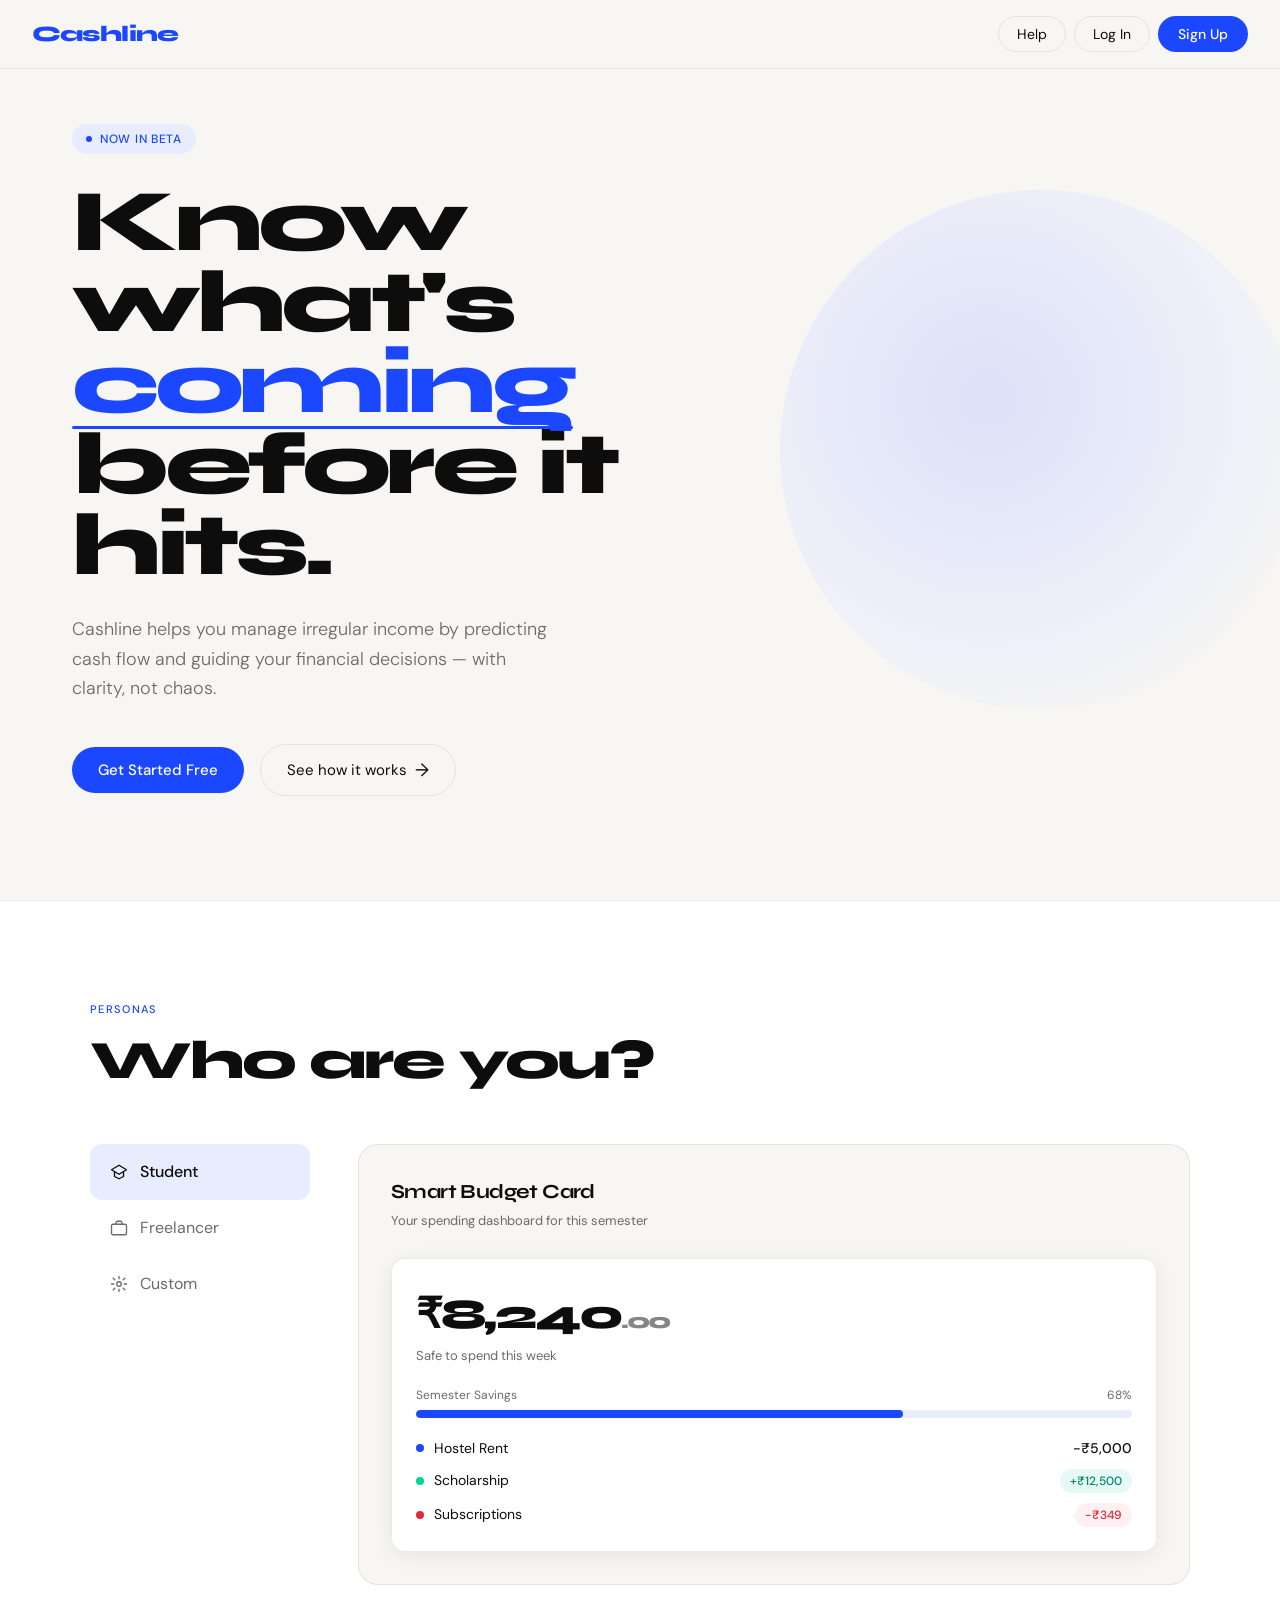
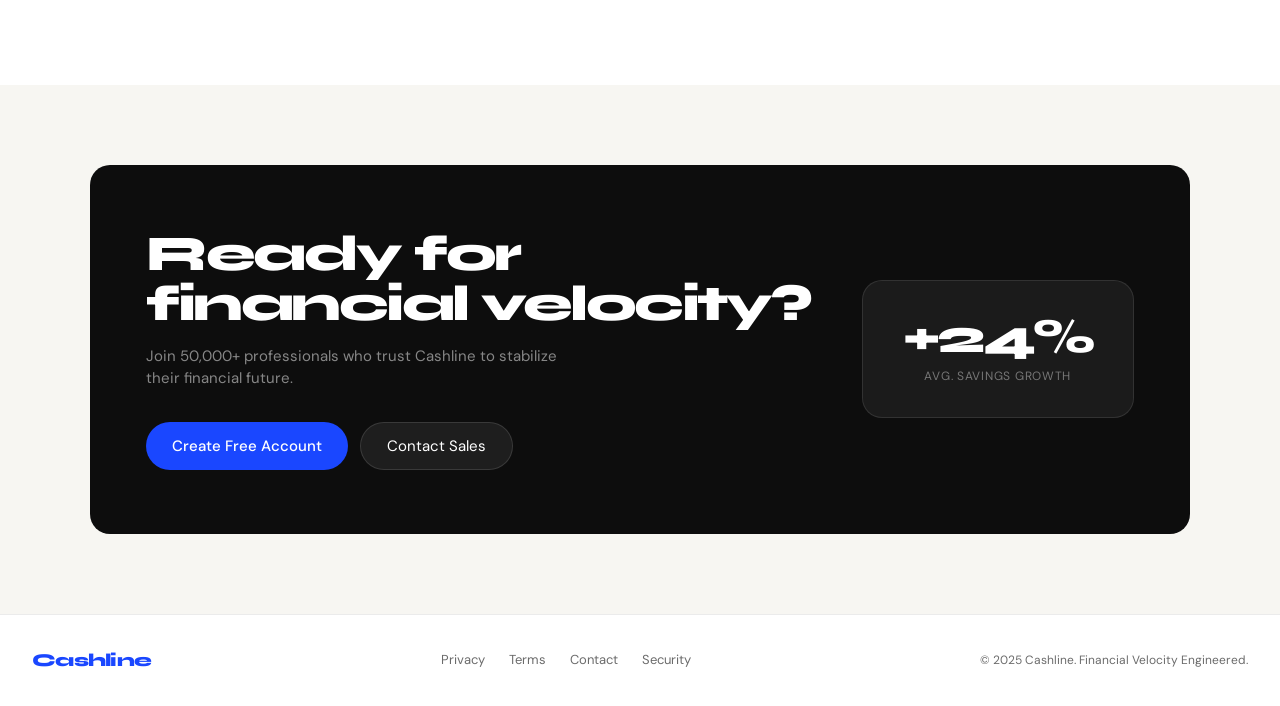
==== commit cd1e9056: "redesign: All screens now match cashline_landing_page.html — light mode, blue #1a47ff, cream bg, whi" ====
--- a/index.html
+++ b/index.html
@@ -9,10 +9,11 @@
 </head>
 <body>
 
-<!-- ══════════════════════════════════════
+<!-- ═══════════════════════════════════
      LANDING PAGE
-══════════════════════════════════════ -->
+═══════════════════════════════════ -->
 <div id="landing">
+
   <nav id="topnav">
     <div class="logo">Cashline</div>
     <div class="nav-links">
@@ -25,19 +26,12 @@
   <section class="hero">
     <div class="hero-orb"></div>
     <div class="hero-content scroll-reveal">
-      <div class="hero-tag"><span class="hero-tag-dot"></span>Now in Beta · Free</div>
+      <div class="hero-tag"><span class="hero-tag-dot"></span>Now in Beta</div>
       <h1 class="font-display">Know what's <span class="accent">coming</span> before it hits.</h1>
       <p class="hero-sub">Cashline helps you manage irregular income by predicting cash flow and guiding your financial decisions — with clarity, not chaos.</p>
       <div class="hero-ctas">
-        <button class="btn-primary-lp" onclick="showOnboarding()">Get Started Free</button>
-        <button class="btn-ghost-lp" onclick="document.getElementById('personas').scrollIntoView({behavior:'smooth'})">See how it works <span class="btn-arrow">→</span></button>
-      </div>
-      <div class="hero-stats">
-        <div class="hero-stat"><span class="hs-num">50K+</span><span class="hs-lbl">Active users</span></div>
-        <div class="hero-stat-sep"></div>
-        <div class="hero-stat"><span class="hs-num">+24%</span><span class="hs-lbl">Avg savings growth</span></div>
-        <div class="hero-stat-sep"></div>
-        <div class="hero-stat"><span class="hs-num">₹0</span><span class="hs-lbl">Forever free</span></div>
+        <button class="btn-primary" onclick="showOnboarding()">Get Started Free</button>
+        <button class="btn-ghost" onclick="document.getElementById('personas').scrollIntoView({behavior:'smooth'})">See how it works <span class="btn-arrow">→</span></button>
       </div>
     </div>
   </section>
@@ -45,8 +39,8 @@
   <section class="persona-section scroll-reveal" id="personas">
     <div class="persona-inner">
       <div class="persona-header">
-        <div class="section-label">Who is it for</div>
-        <h2 class="font-display">Built for your reality.</h2>
+        <div class="section-label">Personas</div>
+        <h2 class="font-display">Who are you?</h2>
       </div>
       <div class="persona-layout">
         <div class="persona-tabs" id="personaTabs">
@@ -72,8 +66,8 @@
               <div class="progress-track"><div class="progress-fill" id="semFill" style="width:0%"></div></div>
               <div class="mini-items">
                 <div class="mini-item"><div class="mini-item-left"><div class="mini-item-dot" style="background:#1a47ff"></div>Hostel Rent</div><span class="mini-item-amount">-₹5,000</span></div>
-                <div class="mini-item"><div class="mini-item-left"><div class="mini-item-dot" style="background:#00d68f"></div>Scholarship</div><span class="mini-item-amount badge-lp badge-green-lp">+₹12,500</span></div>
-                <div class="mini-item"><div class="mini-item-left"><div class="mini-item-dot" style="background:#e8253a"></div>Subscriptions</div><span class="mini-item-amount badge-lp badge-red-lp">-₹349</span></div>
+                <div class="mini-item"><div class="mini-item-left"><div class="mini-item-dot" style="background:#00d68f"></div>Scholarship</div><span class="mini-item-amount badge badge-green">+₹12,500</span></div>
+                <div class="mini-item"><div class="mini-item-left"><div class="mini-item-dot" style="background:#e8253a"></div>Subscriptions</div><span class="mini-item-amount badge badge-red">-₹349</span></div>
               </div>
             </div>
           </div>
@@ -92,7 +86,7 @@
           <div class="stage-panel" id="panel-custom">
             <div class="stage-title">Control Center</div>
             <div class="stage-sub">Configure your own income &amp; expense patterns</div>
-            <div class="control-grid">
+            <div class="control-grid" id="controlGrid">
               <div class="control-card">
                 <div class="control-top"><span class="control-name">Predictive alerts</span><div class="toggle on" id="tog1"><div class="toggle-knob"></div></div></div>
                 <div class="control-val">On</div><div class="control-desc">Get notified 7 days before a shortfall</div>
@@ -102,12 +96,12 @@
                 <div class="control-val">Off</div><div class="control-desc">Redistribute surplus to lean months</div>
               </div>
               <div class="control-card" style="grid-column:1/-1">
-                <div class="control-top"><span class="control-name">Monthly income target</span><span class="badge-lp badge-blue-lp" id="incomeVal">₹45,000</span></div>
+                <div class="control-top"><span class="control-name">Monthly income target</span><span class="badge badge-blue" id="incomeVal">₹45,000</span></div>
                 <div class="slider-wrap"><input type="range" min="10000" max="100000" step="5000" value="45000" id="incomeSlider"></div>
                 <div class="control-desc">We'll model your projections around this figure</div>
               </div>
               <div class="control-card" style="grid-column:1/-1">
-                <div class="control-top"><span class="control-name">Risk buffer</span><span class="badge-lp badge-green-lp" id="bufferVal">15%</span></div>
+                <div class="control-top"><span class="control-name">Risk buffer</span><span class="badge badge-green" id="bufferVal">15%</span></div>
                 <div class="slider-wrap"><input type="range" min="5" max="40" step="5" value="15" id="bufferSlider"></div>
                 <div class="control-desc">Emergency cash reserve held back each month</div>
               </div>
@@ -115,15 +109,6 @@
           </div>
         </div>
       </div>
-    </div>
-  </section>
-
-  <section class="feature-strip scroll-reveal">
-    <div class="feature-inner">
-      <div class="feature-item"><div class="fi-icon">🎯</div><div class="fi-text"><div class="fi-title">Obligation ranking</div><div class="fi-sub">Know exactly what to pay first</div></div></div>
-      <div class="feature-item"><div class="fi-icon">🤖</div><div class="fi-text"><div class="fi-title">AI Cash Advisor</div><div class="fi-sub">Answers about your money instantly</div></div></div>
-      <div class="feature-item"><div class="fi-icon">📊</div><div class="fi-text"><div class="fi-title">Cash flow forecast</div><div class="fi-sub">See your balance 30 days ahead</div></div></div>
-      <div class="feature-item"><div class="fi-icon">🧾</div><div class="fi-text"><div class="fi-title">Invoice tracker</div><div class="fi-sub">Track pending &amp; overdue payments</div></div></div>
     </div>
   </section>
 
@@ -154,286 +139,316 @@
 </div>
 
 
-<!-- ══════════════════════════════════════
-     ONBOARDING SCREEN
-══════════════════════════════════════ -->
+<!-- ═══════════════════════════════════
+     ONBOARDING
+═══════════════════════════════════ -->
 <div id="screen-onboard" class="screen">
-  <div class="ob-bg"><div class="ob-grid"></div><div class="ob-circle ob-c1"></div><div class="ob-circle ob-c2"></div></div>
-  <div class="ob-content">
-    <div class="ob-logo">cash<span>line</span></div>
-    <div class="ob-tagline">Your money. Your clarity.</div>
-    <div class="ob-question">Who are you?</div>
-    <div class="ob-sub">We'll personalize everything just for you.</div>
-    <div class="persona-grid">
-      <div class="persona-card" onclick="selectPersona(this,'school')" style="animation:slideUp .4s .1s both">
-        <div class="pc-emoji-wrap student-wrap"><div class="pc-emoji">🎒</div></div>
-        <div class="pc-name">School Student</div><div class="pc-desc">Pocket money, exam fees, stationery</div>
-      </div>
-      <div class="persona-card" onclick="selectPersona(this,'college')" style="animation:slideUp .4s .2s both">
-        <div class="pc-emoji-wrap college-wrap"><div class="pc-emoji">🎓</div></div>
-        <div class="pc-name">College Student</div><div class="pc-desc">Hostel, bills, part-time income</div>
-      </div>
-      <div class="persona-card" onclick="selectPersona(this,'freelancer')" style="animation:slideUp .4s .3s both">
-        <div class="pc-emoji-wrap freelancer-wrap"><div class="pc-emoji">💻</div></div>
-        <div class="pc-name">Freelancer</div><div class="pc-desc">Invoices, clients, irregular income</div>
-      </div>
-      <div class="persona-card" onclick="selectPersona(this,'other')" style="animation:slideUp .4s .4s both">
-        <div class="pc-emoji-wrap other-wrap"><div class="pc-emoji">✨</div></div>
-        <div class="pc-name">Other</div><div class="pc-desc">Custom setup for your situation</div>
-      </div>
-    </div>
-    <button class="btn-ob-primary" id="ob-btn" onclick="enterApp()" disabled style="animation:slideUp .4s .5s both">Enter Cashline →</button>
-    <div style="margin-top:16px;text-align:center"><span class="ob-back" onclick="showLanding()">← Back to home</span></div>
-  </div>
-</div>
-
-
-<!-- ══════════════════════════════════════
+  <div class="ob-hero-bg"></div>
+  <nav class="ob-nav">
+    <div class="logo">Cashline</div>
+    <button class="nav-btn-ghost" onclick="showLanding()">← Back</button>
+  </nav>
+  <div class="ob-body">
+    <div class="hero-tag" style="margin-bottom:20px"><span class="hero-tag-dot"></span>Step 1 of 1</div>
+    <h2 class="font-display ob-title">Who are you?</h2>
+    <p class="ob-sub">We'll personalize Cashline just for you.</p>
+    <div class="ob-persona-grid">
+      <div class="ob-persona-card" onclick="selectPersona(this,'school')">
+        <div class="ob-pc-icon student-icon">🎒</div>
+        <div class="ob-pc-name">School Student</div>
+        <div class="ob-pc-desc">Pocket money, fees, stationery</div>
+      </div>
+      <div class="ob-persona-card" onclick="selectPersona(this,'college')">
+        <div class="ob-pc-icon college-icon">🎓</div>
+        <div class="ob-pc-name">College Student</div>
+        <div class="ob-pc-desc">Hostel, bills, part-time income</div>
+      </div>
+      <div class="ob-persona-card" onclick="selectPersona(this,'freelancer')">
+        <div class="ob-pc-icon freelancer-icon">💻</div>
+        <div class="ob-pc-name">Freelancer</div>
+        <div class="ob-pc-desc">Invoices, clients, irregular income</div>
+      </div>
+      <div class="ob-persona-card" onclick="selectPersona(this,'other')">
+        <div class="ob-pc-icon other-icon">✨</div>
+        <div class="ob-pc-name">Other</div>
+        <div class="ob-pc-desc">Custom setup for your situation</div>
+      </div>
+    </div>
+    <button class="btn-primary ob-enter-btn" id="ob-btn" onclick="enterApp()" disabled>Enter Cashline →</button>
+  </div>
+</div>
+
+
+<!-- ═══════════════════════════════════
      APP SHELL
-══════════════════════════════════════ -->
+═══════════════════════════════════ -->
 <div id="screen-app" class="screen">
 
-  <!-- HEADER -->
-  <div class="app-header">
-    <div class="ah-bg"></div>
-    <div class="ah-top">
-      <div class="ah-logo">cash<span>line</span></div>
-      <div class="ah-persona" id="persona-badge">🎓 College Student</div>
-    </div>
-    <div class="ah-balance">
-      <div class="ah-bal-label">Available balance</div>
-      <div class="ah-bal-amount" id="header-balance">₹8,240</div>
-      <div class="ah-bal-sub" id="header-obligations">Updated just now · <span style="color:var(--danger)">₹6,300 in obligations</span></div>
-    </div>
-    <div class="ah-pills">
-      <div class="ah-pill"><div class="dot" style="background:var(--danger)"></div> 4 days to zero</div>
-      <div class="ah-pill"><div class="dot" style="background:var(--warn)"></div> 2 bills due</div>
-      <div class="ah-pill"><div class="dot" style="background:var(--accent)"></div> 1 invoice pending</div>
-    </div>
+  <!-- App Top Nav (mirrors landing nav style) -->
+  <nav class="app-nav" id="app-topnav">
+    <div class="logo">Cashline</div>
+    <div class="app-nav-right">
+      <div class="app-persona-chip" id="persona-badge">🎓 College Student</div>
+    </div>
+  </nav>
+
+  <!-- Balance Bar (blue header card, below nav) -->
+  <div class="balance-bar">
+    <div class="balance-bar-inner">
+      <div class="bb-left">
+        <div class="bb-label">Available balance</div>
+        <div class="bb-amount" id="header-balance">₹8,240</div>
+        <div class="bb-sub" id="header-obligations"><span class="badge badge-red-sm">₹6,300 obligations</span></div>
+      </div>
+      <div class="bb-pills">
+        <div class="bb-pill danger"><div class="dot-sm"></div>Critical bill</div>
+        <div class="bb-pill warn"><div class="dot-sm"></div>2 due soon</div>
+        <div class="bb-pill success"><div class="dot-sm"></div>1 invoice</div>
+      </div>
+    </div>
+  </div>
+
+  <!-- Alert -->
+  <div class="app-alert" id="home-alert">
+    <span class="alert-icon-sm">⚠️</span>
+    <div class="alert-text-sm" id="alert-text-content"><strong>Hostel rent due in 2 days.</strong> Pay this first — it cannot be rescheduled.</div>
   </div>
 
   <!-- HOME TAB -->
   <div id="tab-home" class="tab-content active">
-    <div style="height:16px"></div>
-
-    <!-- Alert -->
-    <div class="alert-banner anim-up" id="home-alert">
-      <div class="alert-icon">⚠️</div>
-      <div class="alert-text"><strong>Hostel rent due in 2 days.</strong> You have ₹8,240 but need ₹5,000. Pay this first — it cannot be rescheduled.</div>
-    </div>
-
-    <!-- Stat cards (from dash files) -->
-    <div class="stat-cards-grid anim-up">
-      <div class="stat-card balance"><div class="stat-card-glow"></div><div class="stat-icon">💰</div><div class="stat-label">Balance</div><div class="stat-value">₹8,240</div><div class="stat-trend up">▲ +12% this month</div></div>
-      <div class="stat-card income"><div class="stat-card-glow"></div><div class="stat-icon">📥</div><div class="stat-label">Income (Apr)</div><div class="stat-value">₹12,500</div><div class="stat-trend up">▲ Scholarship received</div></div>
-      <div class="stat-card expense"><div class="stat-card-glow"></div><div class="stat-icon">📤</div><div class="stat-label">Obligations</div><div class="stat-value" id="stat-expenses">₹6,300</div><div class="stat-trend down">▼ 3 bills pending</div></div>
-      <div class="stat-card savings"><div class="stat-card-glow"></div><div class="stat-icon">🏦</div><div class="stat-label">Goals saved</div><div class="stat-value" id="stat-saved">₹15,200</div><div class="stat-trend up">▲ 2 active goals</div></div>
+
+    <!-- Stat cards -->
+    <div class="app-section-label">Overview</div>
+    <div class="stat-grid">
+      <div class="stat-tile balance-tile">
+        <div class="st-icon">💰</div>
+        <div class="st-label">Balance</div>
+        <div class="st-value">₹8,240</div>
+        <div class="st-trend up">▲ +12%</div>
+      </div>
+      <div class="stat-tile income-tile">
+        <div class="st-icon">📥</div>
+        <div class="st-label">Income (Apr)</div>
+        <div class="st-value">₹12,500</div>
+        <div class="st-trend up">▲ Received</div>
+      </div>
+      <div class="stat-tile expense-tile">
+        <div class="st-icon">📤</div>
+        <div class="st-label">Obligations</div>
+        <div class="st-value" id="stat-expenses">₹6,300</div>
+        <div class="st-trend down">▼ 3 pending</div>
+      </div>
+      <div class="stat-tile savings-tile">
+        <div class="st-icon">🏦</div>
+        <div class="st-label">Goals saved</div>
+        <div class="st-value" id="stat-saved">₹15,200</div>
+        <div class="st-trend up">▲ 2 goals</div>
+      </div>
     </div>
 
     <!-- Health score -->
-    <div class="score-ring-wrap anim-up">
-      <div class="score-ring">
-        <svg viewBox="0 0 72 72" width="72" height="72">
-          <circle cx="36" cy="36" r="30" fill="none" stroke="#e8e8f0" stroke-width="6"/>
-          <circle cx="36" cy="36" r="30" fill="none" stroke="#00c896" stroke-width="6" stroke-dasharray="188.5" stroke-dashoffset="56.5" stroke-linecap="round"/>
+    <div class="panel">
+      <div class="panel-header-row">
+        <div class="panel-title">Financial Health Score</div>
+        <div class="score-ring-sm">
+          <svg viewBox="0 0 52 52" width="52" height="52">
+            <circle cx="26" cy="26" r="22" fill="none" stroke="#e8ecff" stroke-width="5"/>
+            <circle cx="26" cy="26" r="22" fill="none" stroke="#1a47ff" stroke-width="5" stroke-dasharray="138" stroke-dashoffset="42" stroke-linecap="round"/>
+          </svg>
+          <div class="score-ring-num">70</div>
+        </div>
+      </div>
+      <p class="panel-desc">Good — 3 obligations this month. Pay hostel rent first to avoid late fees.</p>
+    </div>
+
+    <!-- Quick actions -->
+    <div class="app-section-label">Quick actions</div>
+    <div class="quick-grid">
+      <div class="quick-btn" onclick="openSheet('add-expense')"><div class="qb-icon" style="background:#e8ecff;color:#1a47ff">➕</div><div class="qb-label">Add expense</div></div>
+      <div class="quick-btn" onclick="openSheet('add-invoice')"><div class="qb-icon" style="background:#e8f9f4;color:#00a87e">🧾</div><div class="qb-label">Add invoice</div></div>
+      <div class="quick-btn" onclick="appSwitchTab('ai')"><div class="qb-icon" style="background:#f5f3ff;color:#7c3aed">🤖</div><div class="qb-label">Ask AI</div></div>
+      <div class="quick-btn" onclick="openSheet('upi-sync')"><div class="qb-icon" style="background:#fff9eb;color:#d97706">📱</div><div class="qb-label">Sync UPI</div></div>
+    </div>
+
+    <!-- Obligations -->
+    <div class="app-section-label-row"><div class="app-section-label" style="margin:0">Obligations ranked</div><div class="section-link" onclick="appSwitchTab('calendar')">See all →</div></div>
+    <div id="obligations-list"></div>
+
+    <!-- Forecast chart -->
+    <div class="panel" style="margin-top:0">
+      <div class="panel-title" style="margin-bottom:8px">30-day cash forecast</div>
+      <p class="panel-desc" style="margin-bottom:14px">Projected balance if you pay obligations in priority order</p>
+      <div style="height:90px;position:relative">
+        <svg width="100%" height="90" viewBox="0 0 340 90" preserveAspectRatio="none">
+          <defs><linearGradient id="fg" x1="0" y1="0" x2="0" y2="1"><stop offset="0%" stop-color="#1a47ff" stop-opacity="0.12"/><stop offset="100%" stop-color="#1a47ff" stop-opacity="0"/></linearGradient></defs>
+          <path d="M0,30 L30,28 L60,44 L90,40 L120,65 L150,60 L180,50 L210,47 L240,36 L270,30 L300,24 L340,16" fill="none" stroke="#1a47ff" stroke-width="2.5" stroke-linecap="round" stroke-linejoin="round"/>
+          <path d="M0,30 L30,28 L60,44 L90,40 L120,65 L150,60 L180,50 L210,47 L240,36 L270,30 L300,24 L340,16 L340,90 L0,90Z" fill="url(#fg)"/>
+          <line x1="120" y1="0" x2="120" y2="90" stroke="#e8253a" stroke-width="1" stroke-dasharray="4 3" opacity="0.5"/>
+          <text x="122" y="12" font-size="9" fill="#e8253a" font-family="DM Sans">Rent due</text>
         </svg>
-        <div class="score-num" style="color:var(--accent)">70</div>
-      </div>
-      <div class="score-info">
-        <div class="score-info-title">Financial Health Score</div>
-        <div class="score-info-sub">Good — 3 obligations this month. Pay hostel rent first to avoid penalty.</div>
-      </div>
-    </div>
-
-    <!-- Quick actions -->
-    <div class="sec-header anim-up"><div class="sec-title">Quick actions</div></div>
-    <div class="quick-actions anim-up">
-      <div class="qa-item" onclick="openSheet('add-expense')"><div class="qa-icon" style="background:var(--accent-soft)">➕</div><div class="qa-label">Add expense</div></div>
-      <div class="qa-item" onclick="openSheet('add-invoice')"><div class="qa-icon" style="background:var(--blue-soft)">🧾</div><div class="qa-label">Add invoice</div></div>
-      <div class="qa-item" onclick="appSwitchTab('ai')"><div class="qa-icon" style="background:var(--purple-soft)">🤖</div><div class="qa-label">Ask AI</div></div>
-      <div class="qa-item" onclick="openSheet('upi-sync')"><div class="qa-icon" style="background:var(--gold-soft)">📱</div><div class="qa-label">Sync UPI</div></div>
-    </div>
-
-    <!-- Obligations ranked -->
-    <div class="sec-header"><div class="sec-title">Obligations ranked</div><div class="sec-link" onclick="appSwitchTab('calendar')">See all</div></div>
-    <div id="obligations-list"></div>
-
-    <!-- 30-day forecast mini chart -->
-    <div class="sec-header" style="margin-top:8px"><div class="sec-title">30-day cash forecast</div></div>
-    <div class="chart-card">
-      <div class="chart-sub">Projected balance if you pay obligations in priority order</div>
-      <div class="chart-area">
-        <svg class="chart-svg" viewBox="0 0 340 100" preserveAspectRatio="none">
-          <defs><linearGradient id="chartGrad" x1="0" y1="0" x2="0" y2="1"><stop offset="0%" stop-color="#00c896" stop-opacity="0.25"/><stop offset="100%" stop-color="#00c896" stop-opacity="0"/></linearGradient></defs>
-          <path d="M0,30 L30,28 L60,45 L90,42 L120,70 L150,65 L180,55 L210,52 L240,40 L270,35 L300,28 L340,20" fill="none" stroke="#00c896" stroke-width="2.5" stroke-linecap="round" stroke-linejoin="round"/>
-          <path d="M0,30 L30,28 L60,45 L90,42 L120,70 L150,65 L180,55 L210,52 L240,40 L270,35 L300,28 L340,20 L340,100 L0,100 Z" fill="url(#chartGrad)"/>
-          <line x1="120" y1="0" x2="120" y2="100" stroke="#ff6b35" stroke-width="1" stroke-dasharray="4 3" opacity="0.5"/>
-          <text x="122" y="12" font-size="9" fill="#ff6b35" font-family="DM Sans">Rent due</text>
-        </svg>
-      </div>
-      <div style="display:flex;justify-content:space-between;font-size:10px;color:var(--faint);margin-top:6px"><span>Today</span><span>Apr 10</span><span>Apr 20</span><span>Apr 30</span></div>
-    </div>
-
-    <!-- Savings goals -->
-    <div class="sec-header"><div class="sec-title">Savings goals</div><div class="sec-link" onclick="openSheet('add-goal')">+ Add</div></div>
+      </div>
+      <div style="display:flex;justify-content:space-between;font-size:10px;color:#6b6b6b;margin-top:6px"><span>Today</span><span>Apr 10</span><span>Apr 20</span><span>Apr 30</span></div>
+    </div>
+
+    <!-- Goals -->
+    <div class="app-section-label-row"><div class="app-section-label" style="margin:0">Savings goals</div><div class="section-link" onclick="openSheet('add-goal')">+ Add</div></div>
     <div id="goals-list"></div>
 
-    <!-- Recent transactions (from dash files) -->
-    <div class="sec-header" style="margin-top:8px"><div class="sec-title">Recent transactions</div><div class="sec-link" onclick="appSwitchTab('invoices')">See all</div></div>
+    <!-- Recent transactions -->
+    <div class="app-section-label-row"><div class="app-section-label" style="margin:0">Recent transactions</div><div class="section-link" onclick="appSwitchTab('invoices')">See all →</div></div>
     <div id="recent-transactions"></div>
   </div>
 
-  <!-- INVOICES / TRANSACTIONS TAB (from freelancer dash) -->
+  <!-- INVOICES TAB -->
   <div id="tab-invoices" class="tab-content">
-    <div style="height:16px"></div>
-    <div class="sec-header"><div class="sec-title">🧾 Invoice Tracker</div><div class="sec-link" onclick="openSheet('add-invoice')">+ Add</div></div>
-    <div class="invoice-filters">
-      <button class="inv-filter active" onclick="filterInvoices('all',this)">All</button>
-      <button class="inv-filter" onclick="filterInvoices('pending',this)">Pending</button>
-      <button class="inv-filter" onclick="filterInvoices('overdue',this)">Overdue</button>
-      <button class="inv-filter" onclick="filterInvoices('paid',this)">Paid</button>
+    <div class="app-section-label">Invoice Tracker</div>
+    <div class="filter-row">
+      <button class="filter-btn active" onclick="filterInvoices('all',this)">All</button>
+      <button class="filter-btn" onclick="filterInvoices('pending',this)">Pending</button>
+      <button class="filter-btn" onclick="filterInvoices('overdue',this)">Overdue</button>
+      <button class="filter-btn" onclick="filterInvoices('paid',this)">Paid</button>
+      <button class="filter-btn-add btn-primary" onclick="openSheet('add-invoice')">+ New</button>
     </div>
     <div id="invoice-list"></div>
-    <div class="sec-header" style="margin-top:16px"><div class="sec-title">Transaction History</div><div class="sec-link" onclick="openSheet('add-transaction')">+ Add</div></div>
+    <div class="app-section-label" style="margin-top:24px">Transaction History</div>
+    <button class="btn-ghost-sm" onclick="openSheet('add-transaction')" style="margin-bottom:14px">+ Add transaction</button>
     <div id="transaction-list"></div>
   </div>
 
   <!-- MARKET TAB -->
   <div id="tab-market" class="tab-content">
-    <div style="height:16px"></div>
-    <div class="sec-header"><div class="sec-title"><span class="live-dot"></span>Live markets</div><div style="font-size:11px;color:var(--muted)">Updated 2 min ago</div></div>
-    <div class="market-strip">
-      <div class="market-card"><div class="mc-label">Nifty 50</div><div class="mc-value">22,514</div><div class="mc-change up">▲ +0.42%</div></div>
-      <div class="market-card"><div class="mc-label">Sensex</div><div class="mc-value">74,119</div><div class="mc-change up">▲ +0.38%</div></div>
-      <div class="market-card"><div class="mc-label">USD/INR</div><div class="mc-value">₹83.42</div><div class="mc-change down">▼ -0.12%</div></div>
-      <div class="market-card"><div class="mc-label">Gold 24K</div><div class="mc-value">₹7,240/g</div><div class="mc-change up">▲ +1.2%</div></div>
-      <div class="market-card"><div class="mc-label">EUR/INR</div><div class="mc-value">₹90.18</div><div class="mc-change up">▲ +0.05%</div></div>
-    </div>
-    <div class="sec-header"><div class="sec-title">💡 Suggested for you</div></div>
-    <div style="font-size:12px;color:var(--muted);margin-bottom:14px" id="market-persona-label">Based on your profile</div>
-    <div class="invest-card"><div class="invest-icon" style="background:var(--accent-soft)">📈</div><div class="invest-main"><div class="invest-name">Nifty 50 Index Fund (SIP)</div><div class="invest-desc">Start from ₹100/month · Low risk · Long term</div></div><div class="invest-return"><div class="invest-pct">12.4%</div><div class="invest-type">5yr avg</div></div></div>
-    <div class="invest-card"><div class="invest-icon" style="background:var(--blue-soft)">🏦</div><div class="invest-main"><div class="invest-name">Recurring Deposit (RD)</div><div class="invest-desc">₹500/month · Guaranteed returns · Safe</div></div><div class="invest-return"><div class="invest-pct">6.8%</div><div class="invest-type">annual</div></div></div>
-    <div class="invest-card"><div class="invest-icon" style="background:var(--gold-soft)">🪙</div><div class="invest-main"><div class="invest-name">Digital Gold</div><div class="invest-desc">Buy from ₹10 · Backed by physical gold</div></div><div class="invest-return"><div class="invest-pct">+1.2%</div><div class="invest-type">today</div></div></div>
-    <div class="invest-card"><div class="invest-icon" style="background:var(--purple-soft)">📚</div><div class="invest-main"><div class="invest-name">ELSS Tax Saving Fund</div><div class="invest-desc">Save tax under 80C · 3yr lock-in</div></div><div class="invest-return"><div class="invest-pct">14.2%</div><div class="invest-type">5yr avg</div></div></div>
+    <div class="app-section-label">Live markets</div>
+    <div class="market-scroll">
+      <div class="market-tile"><div class="mt-name">Nifty 50</div><div class="mt-val">22,514</div><div class="mt-chg up">▲ +0.42%</div></div>
+      <div class="market-tile"><div class="mt-name">Sensex</div><div class="mt-val">74,119</div><div class="mt-chg up">▲ +0.38%</div></div>
+      <div class="market-tile"><div class="mt-name">USD/INR</div><div class="mt-val">₹83.42</div><div class="mt-chg down">▼ -0.12%</div></div>
+      <div class="market-tile"><div class="mt-name">Gold 24K</div><div class="mt-val">₹7,240/g</div><div class="mt-chg up">▲ +1.2%</div></div>
+      <div class="market-tile"><div class="mt-name">EUR/INR</div><div class="mt-val">₹90.18</div><div class="mt-chg up">▲ +0.05%</div></div>
+    </div>
+    <div class="app-section-label" id="market-persona-label">Suggested for you</div>
+    <div class="invest-row"><div class="ir-icon" style="background:#e8ecff">📈</div><div class="ir-body"><div class="ir-name">Nifty 50 Index Fund (SIP)</div><div class="ir-desc">From ₹100/month · Low risk</div></div><div class="ir-ret"><div class="ir-pct">12.4%</div><div class="ir-sub">5yr avg</div></div></div>
+    <div class="invest-row"><div class="ir-icon" style="background:#e8f9f4">🏦</div><div class="ir-body"><div class="ir-name">Recurring Deposit (RD)</div><div class="ir-desc">₹500/month · Safe</div></div><div class="ir-ret"><div class="ir-pct">6.8%</div><div class="ir-sub">annual</div></div></div>
+    <div class="invest-row"><div class="ir-icon" style="background:#fff9eb">🪙</div><div class="ir-body"><div class="ir-name">Digital Gold</div><div class="ir-desc">From ₹10 · Physical-backed</div></div><div class="ir-ret"><div class="ir-pct">+1.2%</div><div class="ir-sub">today</div></div></div>
+    <div class="invest-row"><div class="ir-icon" style="background:#f5f3ff">📚</div><div class="ir-body"><div class="ir-name">ELSS Tax Saving Fund</div><div class="ir-desc">80C benefit · 3yr lock-in</div></div><div class="ir-ret"><div class="ir-pct">14.2%</div><div class="ir-sub">5yr avg</div></div></div>
   </div>
 
   <!-- AI TAB -->
   <div id="tab-ai" class="tab-content">
-    <div style="height:16px"></div>
-    <div class="sec-header"><div class="sec-title">🤖 AI Advisor</div><div style="font-size:11px;color:var(--muted)">Powered by Cashline AI</div></div>
-    <div class="ai-chat-wrap">
-      <div class="ai-messages" id="ai-messages">
-        <div class="msg ai"><div class="msg-label">Cashline AI</div><div class="msg-bubble">Hey! 👋 I'm your Cashline advisor. I can see your full financial picture — balance, obligations, goals, and market data.<br><br>What would you like to know?</div></div>
-      </div>
-      <div class="ai-suggestions">
-        <div class="ai-sug" onclick="askAI('How much can I save this month?')">How much can I save?</div>
-        <div class="ai-sug" onclick="askAI('Which bill should I pay first?')">What to pay first?</div>
-        <div class="ai-sug" onclick="askAI('Best investment for ₹1000?')">Invest ₹1,000?</div>
-        <div class="ai-sug" onclick="askAI('Draft a follow-up to my client')">Draft client email</div>
+    <div class="app-section-label">AI Advisor</div>
+    <div class="ai-wrap">
+      <div class="ai-msgs" id="ai-messages">
+        <div class="ai-msg bot"><div class="ai-avatar">🤖</div><div class="ai-bubble">Hey! 👋 I'm your Cashline advisor. I can see your full financial picture. What would you like to know?</div></div>
+      </div>
+      <div class="ai-chips">
+        <div class="ai-chip" onclick="askAI('How much can I save this month?')">How much can I save?</div>
+        <div class="ai-chip" onclick="askAI('Which bill should I pay first?')">What to pay first?</div>
+        <div class="ai-chip" onclick="askAI('Best investment for ₹1000?')">Invest ₹1,000?</div>
+        <div class="ai-chip" onclick="askAI('Draft a follow-up to my client')">Draft client email</div>
       </div>
       <div class="ai-input-row">
-        <textarea class="ai-input" id="ai-input" rows="1" placeholder="Ask anything about your money..."></textarea>
-        <button class="ai-send" id="ai-send-btn" onclick="sendAIMessage()">↑</button>
+        <input class="ai-input" id="ai-input" placeholder="Ask anything about your money...">
+        <button class="ai-send" id="ai-send-btn" onclick="sendAIMessage()">→</button>
       </div>
     </div>
   </div>
 
   <!-- CALENDAR TAB -->
   <div id="tab-calendar" class="tab-content">
-    <div style="height:16px"></div>
-    <div class="cal-header-row">
-      <div class="cal-month">April 2026</div>
-      <div class="cal-legend-row">
-        <span class="cal-leg"><span class="cal-leg-dot" style="background:var(--warn)"></span>Bills</span>
-        <span class="cal-leg"><span class="cal-leg-dot" style="background:var(--accent)"></span>Income</span>
-        <span class="cal-leg"><span class="cal-leg-dot" style="background:var(--danger)"></span>Overdue</span>
-      </div>
-    </div>
+    <div class="app-section-label">April 2026</div>
     <div class="cal-grid">
-      <div class="cal-day-header">Su</div><div class="cal-day-header">Mo</div><div class="cal-day-header">Tu</div><div class="cal-day-header">We</div><div class="cal-day-header">Th</div><div class="cal-day-header">Fr</div><div class="cal-day-header">Sa</div>
-      <div class="cal-day faded">30</div><div class="cal-day faded">31</div><div class="cal-day has-event">1</div><div class="cal-day">2</div><div class="cal-day">3</div><div class="cal-day">4</div>
-      <div class="cal-day has-event">5</div><div class="cal-day">6</div><div class="cal-day">7</div><div class="cal-day">8</div><div class="cal-day">9</div><div class="cal-day has-event">10</div><div class="cal-day">11</div>
-      <div class="cal-day">12</div><div class="cal-day">13</div><div class="cal-day">14</div><div class="cal-day">15</div><div class="cal-day has-event">16</div><div class="cal-day">17</div><div class="cal-day">18</div>
-      <div class="cal-day">19</div><div class="cal-day">20</div><div class="cal-day">21</div><div class="cal-day">22</div><div class="cal-day">23</div><div class="cal-day">24</div><div class="cal-day today has-event">25</div>
-      <div class="cal-day">26</div><div class="cal-day">27</div><div class="cal-day has-event">28</div><div class="cal-day">29</div><div class="cal-day">30</div>
-    </div>
-    <div class="event-list-title">Upcoming obligations &amp; income</div>
+      <div class="cal-dh">Su</div><div class="cal-dh">Mo</div><div class="cal-dh">Tu</div><div class="cal-dh">We</div><div class="cal-dh">Th</div><div class="cal-dh">Fr</div><div class="cal-dh">Sa</div>
+      <div class="cal-d faded">30</div><div class="cal-d faded">31</div><div class="cal-d has-ev">1</div><div class="cal-d">2</div><div class="cal-d">3</div><div class="cal-d">4</div>
+      <div class="cal-d has-ev">5</div><div class="cal-d">6</div><div class="cal-d">7</div><div class="cal-d">8</div><div class="cal-d">9</div><div class="cal-d has-ev">10</div><div class="cal-d">11</div>
+      <div class="cal-d">12</div><div class="cal-d">13</div><div class="cal-d">14</div><div class="cal-d">15</div><div class="cal-d has-ev">16</div><div class="cal-d">17</div><div class="cal-d">18</div>
+      <div class="cal-d">19</div><div class="cal-d">20</div><div class="cal-d">21</div><div class="cal-d">22</div><div class="cal-d">23</div><div class="cal-d">24</div><div class="cal-d today has-ev">25</div>
+      <div class="cal-d">26</div><div class="cal-d">27</div><div class="cal-d has-ev">28</div><div class="cal-d">29</div><div class="cal-d">30</div>
+    </div>
+    <div class="app-section-label">Upcoming</div>
     <div id="calendar-events-list"></div>
   </div>
 
   <!-- PROFILE TAB -->
   <div id="tab-profile" class="tab-content">
-    <div class="profile-header">
-      <div class="profile-avatar" id="profile-avatar">🎓</div>
+    <div class="profile-hero">
+      <div class="profile-av" id="profile-avatar">🎓</div>
       <div class="profile-name" id="profile-name">College Student</div>
-      <div class="profile-tag">Cashline Member</div>
-    </div>
-    <div class="stat-row">
-      <div class="stat-box"><div class="stat-val" style="color:var(--accent)">70</div><div class="stat-lbl">Health Score</div></div>
-      <div class="stat-box"><div class="stat-val" id="streak-val">1</div><div class="stat-lbl">Day Streak 🔥</div></div>
-      <div class="stat-box"><div class="stat-val" style="color:var(--blue)" id="goals-count">0</div><div class="stat-lbl">Goals Active</div></div>
-    </div>
-    <div class="menu-item" onclick="openSheet('upi-sync')"><div class="menu-icon" style="background:var(--gold-soft)">📱</div><div class="menu-label">Connect GPay / UPI</div><div class="menu-arrow">›</div></div>
-    <div class="menu-item" onclick="showToast('SMS sync coming soon!')"><div class="menu-icon" style="background:var(--blue-soft)">💬</div><div class="menu-label">Sync bank SMS alerts</div><div class="menu-arrow">›</div></div>
-    <div class="menu-item" onclick="showToast('Alerts configured!')"><div class="menu-icon" style="background:var(--warn-soft)">🔔</div><div class="menu-label">WhatsApp / SMS alerts</div><div class="menu-arrow">›</div></div>
-    <div class="menu-item" onclick="showToast('Report downloaded!')"><div class="menu-icon" style="background:var(--accent-soft)">📄</div><div class="menu-label">Download PDF report</div><div class="menu-arrow">›</div></div>
-    <div class="menu-item" onclick="showLanding()"><div class="menu-icon" style="background:var(--danger-soft)">🚪</div><div class="menu-label">Switch persona / Log out</div><div class="menu-arrow">›</div></div>
+      <div class="badge badge-blue">Cashline Member</div>
+    </div>
+    <div class="stat-row-3">
+      <div class="s3-box"><div class="s3-val" style="color:#1a47ff">70</div><div class="s3-lbl">Health Score</div></div>
+      <div class="s3-box"><div class="s3-val" id="streak-val">1</div><div class="s3-lbl">Streak 🔥</div></div>
+      <div class="s3-box"><div class="s3-val" id="goals-count">0</div><div class="s3-lbl">Goals</div></div>
+    </div>
+    <div class="menu-row" onclick="openSheet('upi-sync')"><div class="mr-icon" style="background:#fff9eb">📱</div><div class="mr-label">Connect GPay / UPI</div><div class="mr-arrow">›</div></div>
+    <div class="menu-row" onclick="showToast('SMS sync coming soon!')"><div class="mr-icon" style="background:#e8ecff">💬</div><div class="mr-label">Sync bank SMS alerts</div><div class="mr-arrow">›</div></div>
+    <div class="menu-row" onclick="showToast('Alerts configured!')"><div class="mr-icon" style="background:#fff9eb">🔔</div><div class="mr-label">WhatsApp / SMS alerts</div><div class="mr-arrow">›</div></div>
+    <div class="menu-row" onclick="showToast('Report downloaded!')"><div class="mr-icon" style="background:#e8f9f4">📄</div><div class="mr-label">Download PDF report</div><div class="mr-arrow">›</div></div>
+    <div class="menu-row" onclick="showLanding()"><div class="mr-icon" style="background:#fff0f1">🚪</div><div class="mr-label">Switch persona / Log out</div><div class="mr-arrow">›</div></div>
   </div>
 
   <!-- BOTTOM NAV -->
-  <div class="bottom-nav">
-    <div class="nav-item active" id="nav-home" onclick="appSwitchTab('home')"><div class="nav-icon">🏠</div><div>Home</div></div>
-    <div class="nav-item" id="nav-invoices" onclick="appSwitchTab('invoices')"><div class="nav-icon">🧾</div><div>Invoices</div></div>
-    <div class="nav-item" id="nav-ai" onclick="appSwitchTab('ai')"><div class="nav-icon">🤖</div><div>AI</div></div>
-    <div class="nav-item" id="nav-calendar" onclick="appSwitchTab('calendar')"><div class="nav-icon">📅</div><div>Calendar</div></div>
-    <div class="nav-item" id="nav-profile" onclick="appSwitchTab('profile')"><div class="nav-icon">👤</div><div>Profile</div></div>
-  </div>
-</div>
-
-
-<!-- ══════════════════════════════════════
-     SHEETS
-══════════════════════════════════════ -->
-<div class="sheet-overlay" id="sheet-add-expense" onclick="closeSheet(event,'add-expense')">
+  <div class="app-bottom-nav">
+    <div class="abn-item active" id="nav-home"     onclick="appSwitchTab('home')">    <div class="abn-icon">🏠</div><div>Home</div></div>
+    <div class="abn-item"        id="nav-invoices" onclick="appSwitchTab('invoices')"><div class="abn-icon">🧾</div><div>Invoices</div></div>
+    <div class="abn-item"        id="nav-ai"       onclick="appSwitchTab('ai')">      <div class="abn-icon">🤖</div><div>AI</div></div>
+    <div class="abn-item"        id="nav-calendar" onclick="appSwitchTab('calendar')"><div class="abn-icon">📅</div><div>Calendar</div></div>
+    <div class="abn-item"        id="nav-profile"  onclick="appSwitchTab('profile')"> <div class="abn-icon">👤</div><div>Profile</div></div>
+  </div>
+</div>
+
+
+<!-- SHEETS -->
+<div class="sheet-overlay" id="sheet-add-expense"     onclick="closeSheet(event,'add-expense')">
   <div class="sheet">
     <div class="sheet-handle"></div>
     <div class="sheet-title">Add expense</div>
-    <div class="sheet-sub">Log a bill, payment, or obligation</div>
-    <div class="input-group"><label class="input-label">What's this for?</label><input class="input-field" id="exp-name" placeholder="e.g. Hostel rent, Canteen, Books..."></div>
-    <div class="input-row">
-      <div class="input-group"><label class="input-label">Amount (₹)</label><input class="input-field" id="exp-amount" type="number" placeholder="0"></div>
-      <div class="input-group"><label class="input-label">Due date</label><input class="input-field" id="exp-date" type="date"></div>
-    </div>
-    <div class="input-group"><label class="input-label">Urgency</label>
-      <select class="input-field" id="exp-flex">
-        <option value="critical">🔴 Critical — fixed deadline, no rescheduling</option>
+    <div class="form-row"><label class="form-lbl">What's this for?</label><input class="form-inp" id="exp-name" placeholder="e.g. Hostel rent, Books..."></div>
+    <div class="form-2col">
+      <div class="form-row"><label class="form-lbl">Amount (₹)</label><input class="form-inp" id="exp-amount" type="number" placeholder="0"></div>
+      <div class="form-row"><label class="form-lbl">Due date</label><input class="form-inp" id="exp-date" type="date"></div>
+    </div>
+    <div class="form-row"><label class="form-lbl">Urgency</label>
+      <select class="form-inp" id="exp-flex">
+        <option value="critical">🔴 Critical — fixed, no delay</option>
         <option value="tight">🟡 Tight — can delay with penalty</option>
-        <option value="safe" selected>🟢 Safe — flexible timing</option>
+        <option value="safe" selected>🟢 Safe — flexible</option>
       </select>
     </div>
-    <button class="btn-ob-primary" onclick="saveExpense()">Add to Cashline</button>
-  </div>
-</div>
-
-<div class="sheet-overlay" id="sheet-add-invoice" onclick="closeSheet(event,'add-invoice')">
+    <button class="btn-primary" style="width:100%;margin-top:8px" onclick="saveExpense()">Add to Cashline</button>
+  </div>
+</div>
+
+<div class="sheet-overlay" id="sheet-add-invoice"     onclick="closeSheet(event,'add-invoice')">
   <div class="sheet">
     <div class="sheet-handle"></div>
     <div class="sheet-title">Add invoice / income</div>
-    <div class="sheet-sub">Track a payment you're expecting</div>
-    <div class="input-group"><label class="input-label">Client / Source</label><input class="input-field" id="inv-source" placeholder="e.g. Aryan Design Co."></div>
-    <div class="input-row">
-      <div class="input-group"><label class="input-label">Amount (₹)</label><input class="input-field" id="inv-amount" type="number" placeholder="0"></div>
-      <div class="input-group"><label class="input-label">Expected by</label><input class="input-field" id="inv-date" type="date"></div>
-    </div>
-    <div class="input-group"><label class="input-label">Status</label>
-      <select class="input-field" id="inv-status">
+    <div class="form-row"><label class="form-lbl">Client / Source</label><input class="form-inp" id="inv-source" placeholder="e.g. Aryan Design Co."></div>
+    <div class="form-2col">
+      <div class="form-row"><label class="form-lbl">Amount (₹)</label><input class="form-inp" id="inv-amount" type="number" placeholder="0"></div>
+      <div class="form-row"><label class="form-lbl">Expected by</label><input class="form-inp" id="inv-date" type="date"></div>
+    </div>
+    <div class="form-row"><label class="form-lbl">Status</label>
+      <select class="form-inp" id="inv-status">
         <option value="pending">Invoice sent — awaiting payment</option>
-        <option value="pending">Work done — invoice not sent yet</option>
         <option value="overdue">Overdue</option>
         <option value="paid">Paid</option>
       </select>
     </div>
-    <button class="btn-ob-primary" onclick="saveInvoice()">Track this income</button>
+    <button class="btn-primary" style="width:100%;margin-top:8px" onclick="saveInvoice()">Track this income</button>
+  </div>
+</div>
+
+<div class="sheet-overlay" id="sheet-add-goal"        onclick="closeSheet(event,'add-goal')">
+  <div class="sheet">
+    <div class="sheet-handle"></div>
+    <div class="sheet-title">New savings goal</div>
+    <div class="form-row"><label class="form-lbl">Goal name</label><input class="form-inp" id="goal-name" placeholder="e.g. New phone, Trip..."></div>
+    <div class="form-2col">
+      <div class="form-row"><label class="form-lbl">Target (₹)</label><input class="form-inp" id="goal-target" type="number" placeholder="0"></div>
+      <div class="form-row"><label class="form-lbl">Target date</label><input class="form-inp" id="goal-date" type="date"></div>
+    </div>
+    <div class="form-row"><label class="form-lbl">Saved so far (₹)</label><input class="form-inp" id="goal-saved" type="number" placeholder="0"></div>
+    <button class="btn-primary" style="width:100%;margin-top:8px" onclick="saveGoal()">Create goal</button>
   </div>
 </div>
 
@@ -441,49 +456,30 @@
   <div class="sheet">
     <div class="sheet-handle"></div>
     <div class="sheet-title">Add transaction</div>
-    <div class="sheet-sub">Log any money in or out</div>
-    <div class="input-group"><label class="input-label">Description</label><input class="input-field" id="txn-name" placeholder="e.g. Zomato order, Client payment..."></div>
-    <div class="input-row">
-      <div class="input-group"><label class="input-label">Amount (₹)</label><input class="input-field" id="txn-amount" type="number" placeholder="0"></div>
-      <div class="input-group"><label class="input-label">Date</label><input class="input-field" id="txn-date" type="date"></div>
-    </div>
-    <div class="input-group"><label class="input-label">Type</label>
-      <select class="input-field" id="txn-type">
-        <option value="expense">📤 Expense</option>
-        <option value="income">📥 Income</option>
-      </select>
-    </div>
-    <button class="btn-ob-primary" onclick="saveTransaction()">Log transaction</button>
-  </div>
-</div>
-
-<div class="sheet-overlay" id="sheet-add-goal" onclick="closeSheet(event,'add-goal')">
-  <div class="sheet">
-    <div class="sheet-handle"></div>
-    <div class="sheet-title">New savings goal</div>
-    <div class="sheet-sub">Set a target and we'll guide you there</div>
-    <div class="input-group"><label class="input-label">Goal name</label><input class="input-field" id="goal-name" placeholder="e.g. New phone, Trip, Emergency fund..."></div>
-    <div class="input-row">
-      <div class="input-group"><label class="input-label">Target amount (₹)</label><input class="input-field" id="goal-target" type="number" placeholder="0"></div>
-      <div class="input-group"><label class="input-label">Target date</label><input class="input-field" id="goal-date" type="date"></div>
-    </div>
-    <div class="input-group"><label class="input-label">Amount saved so far (₹)</label><input class="input-field" id="goal-saved" type="number" placeholder="0"></div>
-    <button class="btn-ob-primary" onclick="saveGoal()">Create goal</button>
-  </div>
-</div>
-
-<div class="sheet-overlay" id="sheet-upi-sync" onclick="closeSheet(event,'upi-sync')">
+    <div class="form-row"><label class="form-lbl">Description</label><input class="form-inp" id="txn-name" placeholder="e.g. Zomato, Client payment..."></div>
+    <div class="form-2col">
+      <div class="form-row"><label class="form-lbl">Amount (₹)</label><input class="form-inp" id="txn-amount" type="number" placeholder="0"></div>
+      <div class="form-row"><label class="form-lbl">Date</label><input class="form-inp" id="txn-date" type="date"></div>
+    </div>
+    <div class="form-row"><label class="form-lbl">Type</label>
+      <select class="form-inp" id="txn-type"><option value="expense">📤 Expense</option><option value="income">📥 Income</option></select>
+    </div>
+    <button class="btn-primary" style="width:100%;margin-top:8px" onclick="saveTransaction()">Log transaction</button>
+  </div>
+</div>
+
+<div class="sheet-overlay" id="sheet-upi-sync"        onclick="closeSheet(event,'upi-sync')">
   <div class="sheet">
     <div class="sheet-handle"></div>
     <div class="sheet-title">Connect UPI / GPay</div>
-    <div class="sheet-sub">Auto-read your UPI transactions — no passwords required</div>
+    <p style="font-size:13px;color:#6b6b6b;margin-bottom:20px">Auto-read your UPI transactions — no passwords required</p>
     <div style="display:grid;grid-template-columns:1fr 1fr;gap:10px;margin-bottom:20px">
-      <div onclick="showToast('GPay connected! ✓')" class="upi-option"><div style="font-size:28px;margin-bottom:6px">📱</div><div style="font-size:13px;font-weight:500">Google Pay</div></div>
-      <div onclick="showToast('PhonePe connected! ✓')" class="upi-option"><div style="font-size:28px;margin-bottom:6px">💜</div><div style="font-size:13px;font-weight:500">PhonePe</div></div>
-      <div onclick="showToast('Paytm connected! ✓')" class="upi-option"><div style="font-size:28px;margin-bottom:6px">💙</div><div style="font-size:13px;font-weight:500">Paytm</div></div>
-      <div onclick="openSheet('add-transaction')" class="upi-option"><div style="font-size:28px;margin-bottom:6px">📄</div><div style="font-size:13px;font-weight:500">Upload CSV</div></div>
-    </div>
-    <div style="font-size:12px;color:var(--muted);text-align:center;line-height:1.6">🔒 We only read transaction descriptions and amounts.<br>No passwords or OTPs ever required.</div>
+      <div class="upi-opt" onclick="showToast('GPay connected! ✓')"><div style="font-size:26px;margin-bottom:6px">📱</div>Google Pay</div>
+      <div class="upi-opt" onclick="showToast('PhonePe connected! ✓')"><div style="font-size:26px;margin-bottom:6px">💜</div>PhonePe</div>
+      <div class="upi-opt" onclick="showToast('Paytm connected! ✓')"><div style="font-size:26px;margin-bottom:6px">💙</div>Paytm</div>
+      <div class="upi-opt" onclick="openSheet('add-transaction')"><div style="font-size:26px;margin-bottom:6px">📄</div>Upload CSV</div>
+    </div>
+    <p style="font-size:11px;color:#6b6b6b;text-align:center">🔒 No passwords or OTPs ever required.</p>
   </div>
 </div>
 
--- a/styles.css
+++ b/styles.css
@@ -1,414 +1,394 @@
 /* ══════════════════════════════════
-   CASHLINE — FULL MERGED STYLES
-   Landing + Onboarding + App Shell
-   Sources: landing_page + cashline(1) + dash_big + freelancer_dash
+   CASHLINE — Unified Light-Mode Design
+   All screens follow cashline_landing_page.html
 ══════════════════════════════════ */
 @import url('https://fonts.googleapis.com/css2?family=Syne:wght@400;600;700;800&family=DM+Sans:ital,opsz,wght@0,9..40,300;0,9..40,400;0,9..40,500;1,9..40,300&display=swap');
 
+/* ── TOKENS (from landing page) ── */
 :root {
-  /* Landing palette */
-  --c-bg:#f7f6f2; --c-surface:#fff; --c-text:#0d0d0d; --c-muted:#6b6b6b;
-  --c-blue:#1a47ff; --c-blue-soft:#e8ecff; --c-blue-mid:#c2ccff;
-  --c-border:rgba(0,0,0,0.08); --c-nav-bg:rgba(247,246,242,0.85);
-  /* App palette */
-  --ink:#0a0a0f; --ink2:#1c1c28; --surface:#161b22; --surface-raised:#21262d;
-  --muted:#6b6b80; --faint:#a8a8b8; --line:#e8e8f0;
-  --bg:#f7f7fc; --card:#ffffff;
-  --accent:#00c896; --accent2:#00a87e; --accent-soft:#e6faf5;
-  --warn:#ff6b35; --warn-soft:#fff2ec;
-  --danger:#e53e3e; --danger-soft:#fff5f5;
-  --gold:#f0a500; --gold-soft:#fffbeb;
-  --blue:#3b82f6; --blue-soft:#eff6ff;
-  --purple:#8b5cf6; --purple-soft:#f5f3ff;
+  --bg:       #f7f6f2;
+  --surface:  #ffffff;
+  --text:     #0d0d0d;
+  --muted:    #6b6b6b;
+  --border:   rgba(0,0,0,0.08);
+  --blue:     #1a47ff;
+  --blue-lt:  #e8ecff;
+  --blue-mid: #c2ccff;
+  --nav-bg:   rgba(247,246,242,0.88);
+  --green:    #00d68f;
+  --green-lt: #e6f9f4;
+  --warn:     #d97706;
+  --warn-lt:  #fff9eb;
+  --red:      #e8253a;
+  --red-lt:   #fff0f1;
+  --shadow:   0 4px 20px rgba(0,0,0,0.07);
+  --shadow-lg:0 10px 40px rgba(0,0,0,0.1);
+  --radius:   14px;
+  --radius-sm:10px;
+  --radius-lg:20px;
 }
-*{box-sizing:border-box;margin:0;padding:0}
-body{font-family:'DM Sans',sans-serif;background:var(--c-bg);color:var(--c-text);font-size:16px;line-height:1.5;overflow-x:hidden}
+
+/* ── RESET ── */
+*,*::before,*::after{box-sizing:border-box;margin:0;padding:0}
+body{font-family:'DM Sans',sans-serif;background:var(--bg);color:var(--text);font-size:16px;line-height:1.5;overflow-x:hidden}
 .font-display{font-family:'Syne',sans-serif}
 .screen{display:none;min-height:100vh}
-.screen.active{display:flex;flex-direction:column}
+.screen.active{display:block}
 #landing{display:block}
 
-/* ── NAV ── */
-nav{position:fixed;top:0;left:0;right:0;z-index:100;padding:16px 32px;display:flex;align-items:center;justify-content:space-between;background:var(--c-nav-bg);backdrop-filter:blur(20px);-webkit-backdrop-filter:blur(20px);border-bottom:.5px solid var(--c-border);transition:box-shadow .3s}
-nav.scrolled{box-shadow:0 2px 20px rgba(0,0,0,0.07)}
-.logo{font-family:'Syne',sans-serif;font-weight:800;font-size:22px;letter-spacing:-.04em;color:var(--c-blue)}
+/* ── BUTTONS ── */
+.btn-primary{background:var(--blue);color:#fff;border:none;padding:13px 26px;border-radius:100px;font-size:15px;font-family:'DM Sans',sans-serif;font-weight:500;cursor:pointer;transition:transform .15s,box-shadow .2s}
+.btn-primary:hover{transform:translateY(-2px);box-shadow:0 8px 28px rgba(26,71,255,.3)}
+.btn-primary:disabled{opacity:.4;cursor:not-allowed;transform:none}
+.btn-ghost{background:none;border:.5px solid var(--border);color:var(--text);padding:13px 26px;border-radius:100px;font-size:15px;font-family:'DM Sans',sans-serif;cursor:pointer;display:flex;align-items:center;gap:8px;transition:background .2s}
+.btn-ghost:hover{background:rgba(0,0,0,.04)}
+.btn-ghost-sm{background:none;border:.5px solid var(--border);color:var(--blue);padding:7px 16px;border-radius:100px;font-size:13px;font-family:'DM Sans',sans-serif;cursor:pointer;font-weight:500;transition:background .2s}
+.btn-ghost-sm:hover{background:var(--blue-lt)}
+.btn-arrow{font-size:18px;transition:transform .2s}
+.btn-ghost:hover .btn-arrow{transform:translateX(4px)}
+
+/* ── BADGES ── */
+.badge{display:inline-block;padding:3px 10px;border-radius:100px;font-size:12px;font-weight:500}
+.badge-blue{background:var(--blue-lt);color:var(--blue)}
+.badge-green{background:var(--green-lt);color:#00856a}
+.badge-red{background:var(--red-lt);color:var(--red)}
+.badge-red-sm{background:var(--red-lt);color:var(--red);font-size:11px;padding:2px 8px;border-radius:100px}
+
+/* ═══════════════════════
+   LANDING PAGE
+═══════════════════════ */
+nav{position:fixed;top:0;left:0;right:0;z-index:100;padding:16px 32px;display:flex;align-items:center;justify-content:space-between;background:var(--nav-bg);backdrop-filter:blur(20px);-webkit-backdrop-filter:blur(20px);border-bottom:.5px solid var(--border);transition:box-shadow .3s}
+nav.scrolled{box-shadow:0 2px 20px rgba(0,0,0,.07)}
+.logo{font-family:'Syne',sans-serif;font-weight:800;font-size:22px;letter-spacing:-.04em;color:var(--blue)}
 .nav-links{display:flex;align-items:center;gap:8px}
-.nav-btn-ghost{background:none;border:.5px solid var(--c-border);padding:8px 18px;border-radius:100px;font-size:14px;font-family:'DM Sans',sans-serif;cursor:pointer;color:var(--c-text);transition:background .2s}
-.nav-btn-ghost:hover{background:rgba(0,0,0,0.04)}
-.nav-btn-primary{background:var(--c-blue);color:#fff;border:none;padding:9px 20px;border-radius:100px;font-size:14px;font-family:'DM Sans',sans-serif;font-weight:500;cursor:pointer;transition:transform .15s,box-shadow .2s;animation:pulse-glow 3s ease-in-out infinite}
-@keyframes pulse-glow{0%,100%{box-shadow:0 0 0 0 rgba(26,71,255,.3)}50%{box-shadow:0 0 0 8px rgba(26,71,255,0)}}
+.nav-btn-ghost{background:none;border:.5px solid var(--border);padding:8px 18px;border-radius:100px;font-size:14px;font-family:'DM Sans',sans-serif;cursor:pointer;color:var(--text);transition:background .2s}
+.nav-btn-ghost:hover{background:rgba(0,0,0,.04)}
+.nav-btn-primary{background:var(--blue);color:#fff;border:none;padding:9px 20px;border-radius:100px;font-size:14px;font-family:'DM Sans',sans-serif;font-weight:500;cursor:pointer;transition:transform .15s,box-shadow .2s;animation:pglow 3s ease-in-out infinite}
 .nav-btn-primary:hover{transform:scale(1.03);box-shadow:0 4px 20px rgba(26,71,255,.35)}
-
-/* ── HERO ── */
+@keyframes pglow{0%,100%{box-shadow:0 0 0 0 rgba(26,71,255,.3)}50%{box-shadow:0 0 0 8px rgba(26,71,255,0)}}
+
 .hero{min-height:100vh;display:flex;align-items:center;padding:100px 32px 80px;max-width:1200px;margin:0 auto;position:relative}
 .hero-content{max-width:680px;position:relative;z-index:1}
-.hero-tag{display:inline-flex;align-items:center;gap:8px;background:var(--c-blue-soft);color:var(--c-blue);font-size:12px;font-weight:500;letter-spacing:.06em;text-transform:uppercase;padding:6px 14px;border-radius:100px;margin-bottom:28px}
-.hero-tag-dot{width:6px;height:6px;border-radius:50%;background:var(--c-blue);animation:blink 2s ease-in-out infinite}
+.hero-tag{display:inline-flex;align-items:center;gap:8px;background:var(--blue-lt);color:var(--blue);font-size:12px;font-weight:500;letter-spacing:.06em;text-transform:uppercase;padding:6px 14px;border-radius:100px;margin-bottom:28px}
+.hero-tag-dot{width:6px;height:6px;border-radius:50%;background:var(--blue);animation:blink 2s ease-in-out infinite}
 @keyframes blink{0%,100%{opacity:1}50%{opacity:.3}}
-h1{font-family:'Syne',sans-serif;font-size:clamp(52px,8vw,88px);font-weight:800;line-height:.92;letter-spacing:-.05em;color:var(--c-text);margin-bottom:28px}
-h1 .accent{color:var(--c-blue);position:relative;display:inline-block}
-h1 .accent::after{content:'';position:absolute;bottom:-4px;left:0;right:0;height:3px;background:var(--c-blue);border-radius:2px;transform:scaleX(0);animation:underline-in .6s .8s ease forwards}
-@keyframes underline-in{to{transform:scaleX(1)}}
-.hero-sub{font-size:18px;font-weight:300;color:var(--c-muted);line-height:1.65;max-width:480px;margin-bottom:40px}
-.hero-ctas{display:flex;align-items:center;gap:16px;flex-wrap:wrap;margin-bottom:40px}
-.btn-primary-lp{background:var(--c-blue);color:#fff;border:none;padding:14px 28px;border-radius:100px;font-size:16px;font-family:'DM Sans',sans-serif;font-weight:500;cursor:pointer;transition:transform .15s,box-shadow .2s}
-.btn-primary-lp:hover{transform:translateY(-2px);box-shadow:0 8px 28px rgba(26,71,255,.3)}
-.btn-ghost-lp{background:none;border:.5px solid rgba(0,0,0,.15);color:var(--c-text);padding:14px 28px;border-radius:100px;font-size:16px;font-family:'DM Sans',sans-serif;cursor:pointer;display:flex;align-items:center;gap:8px;transition:background .2s}
-.btn-ghost-lp:hover{background:rgba(0,0,0,.04)}
-.btn-arrow{font-size:18px;transition:transform .2s}
-.btn-ghost-lp:hover .btn-arrow{transform:translateX(4px)}
+h1{font-family:'Syne',sans-serif;font-size:clamp(48px,8vw,88px);font-weight:800;line-height:.92;letter-spacing:-.05em;color:var(--text);margin-bottom:28px}
+h1 .accent{color:var(--blue);position:relative;display:inline-block}
+h1 .accent::after{content:'';position:absolute;bottom:-4px;left:0;right:0;height:3px;background:var(--blue);border-radius:2px;transform:scaleX(0);animation:uline .6s .8s ease forwards}
+@keyframes uline{to{transform:scaleX(1)}}
+.hero-sub{font-size:18px;font-weight:300;color:var(--muted);line-height:1.65;max-width:480px;margin-bottom:40px}
+.hero-ctas{display:flex;align-items:center;gap:16px;flex-wrap:wrap}
 .hero-orb{position:absolute;right:-60px;top:50%;transform:translateY(-50%);width:520px;height:520px;border-radius:50%;background:radial-gradient(circle at 40% 40%,#c2ccff 0%,#e8ecff 60%,transparent 80%);opacity:.5;pointer-events:none}
-.hero-stats{display:flex;align-items:center;gap:24px;flex-wrap:wrap}
-.hero-stat{display:flex;flex-direction:column;gap:2px}
-.hs-num{font-family:'Syne',sans-serif;font-size:20px;font-weight:800;color:var(--c-blue)}
-.hs-lbl{font-size:11px;color:var(--c-muted);text-transform:uppercase;letter-spacing:.05em}
-.hero-stat-sep{width:1px;height:32px;background:var(--c-border)}
-
-/* ── PERSONA SECTION ── */
-.section-label{font-size:11px;font-weight:500;letter-spacing:.12em;text-transform:uppercase;color:var(--c-blue);margin-bottom:16px}
-.persona-section{background:var(--c-surface);padding:100px 32px;border-top:.5px solid var(--c-border)}
+
+.section-label{font-size:11px;font-weight:500;letter-spacing:.12em;text-transform:uppercase;color:var(--blue);margin-bottom:16px}
+.persona-section{background:var(--surface);padding:100px 32px;border-top:.5px solid var(--border)}
 .persona-inner{max-width:1100px;margin:0 auto}
 .persona-header{margin-bottom:56px}
 .persona-header h2{font-family:'Syne',sans-serif;font-size:clamp(36px,5vw,54px);font-weight:800;letter-spacing:-.04em;line-height:1;margin-top:8px}
 .persona-layout{display:grid;grid-template-columns:220px 1fr;gap:48px;align-items:start}
 .persona-tabs{display:flex;flex-direction:column;position:relative}
-.tab-item{position:relative;padding:16px 20px;border-radius:12px;cursor:pointer;font-size:16px;font-weight:400;color:var(--c-muted);transition:color .2s;z-index:1;white-space:nowrap;display:flex;align-items:center;gap:12px}
-.tab-item.active{color:var(--c-text);font-weight:500}
+.tab-item{position:relative;padding:16px 20px;border-radius:12px;cursor:pointer;font-size:16px;font-weight:400;color:var(--muted);transition:color .2s;z-index:1;display:flex;align-items:center;gap:12px}
+.tab-item.active{color:var(--text);font-weight:500}
 .tab-item svg{width:18px;height:18px;flex-shrink:0;stroke:currentColor;fill:none;stroke-width:1.8;stroke-linecap:round;stroke-linejoin:round}
-.tab-pill{position:absolute;left:0;right:0;background:var(--c-blue-soft);border-radius:12px;transition:top .3s cubic-bezier(.25,.8,.25,1),height .3s cubic-bezier(.25,.8,.25,1);pointer-events:none}
-.stage{min-height:380px;background:var(--c-bg);border-radius:20px;border:.5px solid var(--c-border);padding:32px;overflow:hidden;position:relative}
-.stage-panel{display:none;animation:fadeSlideUp .35s ease forwards}
+.tab-pill{position:absolute;left:0;right:0;background:var(--blue-lt);border-radius:12px;transition:top .3s cubic-bezier(.25,.8,.25,1),height .3s cubic-bezier(.25,.8,.25,1);pointer-events:none}
+.stage{min-height:380px;background:var(--bg);border-radius:var(--radius-lg);border:.5px solid var(--border);padding:32px;overflow:hidden}
+.stage-panel{display:none;animation:fsu .35s ease forwards}
 .stage-panel.active{display:block}
-@keyframes fadeSlideUp{from{opacity:0;transform:translateY(16px)}to{opacity:1;transform:translateY(0)}}
+@keyframes fsu{from{opacity:0;transform:translateY(16px)}to{opacity:1;transform:translateY(0)}}
 .stage-title{font-family:'Syne',sans-serif;font-size:20px;font-weight:700;letter-spacing:-.03em;margin-bottom:4px}
-.stage-sub{font-size:13px;color:var(--c-muted);margin-bottom:28px}
-.budget-card{background:var(--c-surface);border-radius:16px;padding:24px;border:.5px solid var(--c-border)}
-.spend-amount{font-family:'Syne',sans-serif;font-size:42px;font-weight:800;letter-spacing:-.05em;color:var(--c-text)}
-.spend-label{font-size:13px;color:var(--c-muted);margin-bottom:20px}
-.progress-row{display:flex;justify-content:space-between;font-size:12px;color:var(--c-muted);margin-bottom:6px}
-.progress-track{height:8px;background:var(--c-blue-soft);border-radius:100px;overflow:hidden}
-.progress-fill{height:100%;background:var(--c-blue);border-radius:100px;transition:width 1s cubic-bezier(.25,.8,.25,1)}
+.stage-sub{font-size:13px;color:var(--muted);margin-bottom:28px}
+.budget-card{background:var(--surface);border-radius:var(--radius);padding:24px;border:.5px solid var(--border);box-shadow:var(--shadow)}
+.spend-amount{font-family:'Syne',sans-serif;font-size:42px;font-weight:800;letter-spacing:-.05em}
+.spend-label{font-size:13px;color:var(--muted);margin-bottom:20px}
+.progress-row{display:flex;justify-content:space-between;font-size:12px;color:var(--muted);margin-bottom:6px}
+.progress-track{height:8px;background:var(--blue-lt);border-radius:100px;overflow:hidden}
+.progress-fill{height:100%;background:var(--blue);border-radius:100px;transition:width 1s cubic-bezier(.25,.8,.25,1)}
 .mini-items{margin-top:20px;display:flex;flex-direction:column;gap:10px}
 .mini-item{display:flex;align-items:center;justify-content:space-between;font-size:14px}
-.mini-item-left{display:flex;align-items:center;gap:10px;color:var(--c-text)}
+.mini-item-left{display:flex;align-items:center;gap:10px}
 .mini-item-dot{width:8px;height:8px;border-radius:50%;flex-shrink:0}
-.mini-item-amount{font-weight:500;font-size:14px}
-.badge-lp{display:inline-block;padding:3px 10px;border-radius:100px;font-size:11px;font-weight:500}
-.badge-green-lp{background:#e6f9f1;color:#0a6641}
-.badge-red-lp{background:#fff0f1;color:#b81c2a}
-.badge-blue-lp{background:var(--c-blue-soft);color:var(--c-blue)}
+.mini-item-amount{font-weight:500}
 .graph-wrap{position:relative;height:180px;margin-bottom:24px}
 svg.velocity-graph{width:100%;height:100%}
-.graph-legend{display:flex;gap:20px;font-size:12px;color:var(--c-muted)}
+.graph-legend{display:flex;gap:20px;font-size:12px;color:var(--muted)}
 .legend-item{display:flex;align-items:center;gap:6px}
 .legend-line{width:20px;height:2px;border-radius:2px}
-.graph-tooltip{position:absolute;background:var(--c-surface);border:.5px solid var(--c-border);border-radius:10px;padding:8px 12px;font-size:12px;pointer-events:none;display:none;box-shadow:0 4px 16px rgba(0,0,0,.08)}
+.graph-tooltip{position:absolute;background:var(--surface);border:.5px solid var(--border);border-radius:10px;padding:8px 12px;font-size:12px;pointer-events:none;display:none;box-shadow:var(--shadow)}
 .control-grid{display:grid;grid-template-columns:1fr 1fr;gap:16px}
-.control-card{background:var(--c-surface);border-radius:14px;padding:18px;border:.5px solid var(--c-border)}
+.control-card{background:var(--surface);border-radius:var(--radius);padding:18px;border:.5px solid var(--border);box-shadow:var(--shadow)}
 .control-top{display:flex;align-items:center;justify-content:space-between;margin-bottom:8px}
 .control-name{font-size:14px;font-weight:500}
 .toggle{width:40px;height:22px;background:#ddd;border-radius:100px;position:relative;cursor:pointer;transition:background .2s;flex-shrink:0}
-.toggle.on{background:var(--c-blue)}
-.toggle-knob{position:absolute;top:3px;left:3px;width:16px;height:16px;border-radius:50%;background:#fff;transition:transform .2s}
+.toggle.on{background:var(--blue)}
+.toggle-knob{position:absolute;top:3px;left:3px;width:16px;height:16px;border-radius:50%;background:#fff;transition:transform .2s;box-shadow:0 1px 4px rgba(0,0,0,.2)}
 .toggle.on .toggle-knob{transform:translateX(18px)}
-.control-val{font-family:'Syne',sans-serif;font-size:22px;font-weight:700;letter-spacing:-.04em;color:var(--c-text)}
-.control-desc{font-size:12px;color:var(--c-muted);margin-top:4px}
+.control-val{font-family:'Syne',sans-serif;font-size:22px;font-weight:700;letter-spacing:-.04em}
+.control-desc{font-size:12px;color:var(--muted);margin-top:4px}
 .slider-wrap{margin-top:12px}
-.slider-wrap input[type=range]{width:100%;accent-color:var(--c-blue)}
-
-/* ── FEATURE STRIP ── */
-.feature-strip{background:var(--c-surface);padding:60px 32px;border-top:.5px solid var(--c-border)}
-.feature-inner{max-width:1100px;margin:0 auto;display:grid;grid-template-columns:repeat(4,1fr);gap:32px}
-.feature-item{display:flex;align-items:flex-start;gap:14px}
-.fi-icon{font-size:26px;flex-shrink:0}
-.fi-title{font-family:'Syne',sans-serif;font-size:15px;font-weight:700;margin-bottom:4px}
-.fi-sub{font-size:12px;color:var(--c-muted);line-height:1.5}
-
-/* ── CTA SECTION ── */
-.cta-section{padding:80px 32px;background:var(--c-bg)}
-.cta-inner{max-width:1100px;margin:0 auto;background:#0d0d0d;border-radius:28px;padding:64px 56px;display:grid;grid-template-columns:1fr auto;gap:48px;align-items:center}
+.slider-wrap input[type=range]{width:100%;accent-color:var(--blue);height:4px}
+
+.cta-section{padding:80px 32px;background:var(--bg)}
+.cta-inner{max-width:1100px;margin:0 auto;background:#0d0d0d;border-radius:var(--radius-lg);padding:64px 56px;display:grid;grid-template-columns:1fr auto;gap:48px;align-items:center}
 .cta-h{font-family:'Syne',sans-serif;font-size:clamp(32px,4vw,50px);font-weight:800;letter-spacing:-.05em;color:#fff;line-height:1;margin-bottom:16px}
 .cta-p{font-size:15px;color:rgba(255,255,255,.5);margin-bottom:32px;max-width:420px}
 .cta-btns{display:flex;gap:12px;flex-wrap:wrap}
-.cta-btn-main{background:var(--c-blue);color:#fff;border:none;padding:13px 26px;border-radius:100px;font-size:15px;font-family:'DM Sans',sans-serif;font-weight:500;cursor:pointer;transition:transform .15s,box-shadow .2s}
+.cta-btn-main{background:var(--blue);color:#fff;border:none;padding:13px 26px;border-radius:100px;font-size:15px;font-family:'DM Sans',sans-serif;font-weight:500;cursor:pointer;transition:transform .15s,box-shadow .2s}
 .cta-btn-main:hover{transform:translateY(-2px);box-shadow:0 8px 28px rgba(26,71,255,.4)}
 .cta-btn-outline{background:rgba(255,255,255,.07);color:#fff;border:.5px solid rgba(255,255,255,.12);padding:13px 26px;border-radius:100px;font-size:15px;font-family:'DM Sans',sans-serif;cursor:pointer;transition:background .2s}
 .cta-btn-outline:hover{background:rgba(255,255,255,.12)}
-.cta-stat{text-align:center;background:rgba(255,255,255,.06);border-radius:20px;border:.5px solid rgba(255,255,255,.1);padding:32px 40px;white-space:nowrap}
+.cta-stat{text-align:center;background:rgba(255,255,255,.06);border:.5px solid rgba(255,255,255,.1);border-radius:var(--radius-lg);padding:32px 40px;white-space:nowrap}
 .cta-stat-num{font-family:'Syne',sans-serif;font-size:48px;font-weight:800;color:#fff;letter-spacing:-.05em;line-height:1}
 .cta-stat-lbl{font-size:12px;color:rgba(255,255,255,.4);letter-spacing:.06em;text-transform:uppercase;margin-top:6px}
-footer{background:var(--c-surface);border-top:.5px solid var(--c-border);padding:32px;display:flex;align-items:center;justify-content:space-between;flex-wrap:wrap;gap:16px}
-.footer-logo{font-family:'Syne',sans-serif;font-weight:800;font-size:18px;letter-spacing:-.04em;color:var(--c-blue)}
+footer{background:var(--surface);border-top:.5px solid var(--border);padding:32px;display:flex;align-items:center;justify-content:space-between;flex-wrap:wrap;gap:16px}
+.footer-logo{font-family:'Syne',sans-serif;font-weight:800;font-size:18px;letter-spacing:-.04em;color:var(--blue)}
 .footer-links{display:flex;gap:24px}
-.footer-links a{font-size:13px;color:var(--c-muted);text-decoration:none;transition:color .2s}
-.footer-links a:hover{color:var(--c-text)}
-.footer-copy{font-size:12px;color:var(--c-muted)}
+.footer-links a{font-size:13px;color:var(--muted);text-decoration:none;transition:color .2s}
+.footer-links a:hover{color:var(--text)}
+.footer-copy{font-size:12px;color:var(--muted)}
 .scroll-reveal{opacity:0;transform:translateY(24px);transition:opacity .6s ease,transform .6s ease}
 .scroll-reveal.revealed{opacity:1;transform:none}
 
-/* ══ ONBOARDING ══ */
-#screen-onboard{background:var(--ink);color:white;align-items:center;justify-content:center;padding:40px 24px;position:relative;overflow:hidden}
-.ob-bg{position:absolute;inset:0;overflow:hidden;z-index:0}
-.ob-circle{position:absolute;border-radius:50%;background:linear-gradient(135deg,var(--accent),transparent);opacity:.12}
-.ob-c1{width:500px;height:500px;top:-200px;right:-150px}
-.ob-c2{width:300px;height:300px;bottom:-100px;left:-100px;background:linear-gradient(135deg,var(--gold),transparent)}
-.ob-grid{position:absolute;inset:0;background-image:linear-gradient(rgba(255,255,255,.03) 1px,transparent 1px),linear-gradient(90deg,rgba(255,255,255,.03) 1px,transparent 1px);background-size:40px 40px}
-.ob-content{position:relative;z-index:1;width:100%;max-width:440px;text-align:center}
-.ob-logo{font-family:'Syne',sans-serif;font-size:42px;font-weight:800;letter-spacing:-1px;margin-bottom:6px}
-.ob-logo span{color:var(--accent)}
-.ob-tagline{font-size:14px;color:rgba(255,255,255,.5);margin-bottom:48px;letter-spacing:.05em;text-transform:uppercase;font-weight:300}
-.ob-question{font-family:'Syne',sans-serif;font-size:22px;font-weight:600;margin-bottom:8px}
-.ob-sub{font-size:13px;color:rgba(255,255,255,.45);margin-bottom:32px}
-.persona-grid{display:grid;grid-template-columns:1fr 1fr;gap:12px;margin-bottom:32px}
-.persona-card{background:rgba(255,255,255,.06);border:1px solid rgba(255,255,255,.1);border-radius:16px;padding:20px 16px;cursor:pointer;transition:all .2s ease;text-align:left}
-.persona-card:hover{background:rgba(255,255,255,.1);border-color:var(--accent);transform:translateY(-3px);box-shadow:0 12px 32px rgba(0,200,150,.2)}
-.persona-card.selected{background:rgba(0,200,150,.15);border-color:var(--accent)}
-.pc-emoji-wrap{width:56px;height:56px;border-radius:50%;display:flex;align-items:center;justify-content:center;margin-bottom:12px;transition:transform .35s ease}
-.persona-card:hover .pc-emoji-wrap{transform:scale(1.1) rotate(5deg)}
-.student-wrap{background:linear-gradient(135deg,rgba(99,102,241,.3),rgba(168,85,247,.3))}
-.college-wrap{background:linear-gradient(135deg,rgba(0,200,150,.25),rgba(0,168,126,.25))}
-.freelancer-wrap{background:linear-gradient(135deg,rgba(240,165,0,.25),rgba(217,119,6,.25))}
-.other-wrap{background:linear-gradient(135deg,rgba(88,166,255,.25),rgba(139,92,246,.25))}
-.pc-emoji{font-size:24px}
-.pc-name{font-family:'Syne',sans-serif;font-size:15px;font-weight:600;margin-bottom:4px}
-.pc-desc{font-size:11px;color:rgba(255,255,255,.45);line-height:1.5}
-.btn-ob-primary{width:100%;padding:16px;background:var(--accent);color:var(--ink);border:none;border-radius:14px;font-family:'Syne',sans-serif;font-size:15px;font-weight:700;cursor:pointer;transition:all .2s;letter-spacing:.02em}
-.btn-ob-primary:hover{background:var(--accent2);transform:translateY(-1px);box-shadow:0 8px 24px rgba(0,200,150,.35)}
-.btn-ob-primary:disabled{opacity:.4;cursor:not-allowed;transform:none}
-.ob-back{font-size:13px;color:rgba(255,255,255,.4);cursor:pointer}
-.ob-back:hover{color:rgba(255,255,255,.7)}
-
-/* ══ APP SHELL ══ */
-#screen-app{background:var(--bg);flex-direction:column;padding-bottom:80px}
-.app-header{background:var(--ink);color:white;padding:20px 20px 28px;position:relative;overflow:hidden}
-.ah-bg{position:absolute;inset:0;background-image:linear-gradient(rgba(255,255,255,.02) 1px,transparent 1px),linear-gradient(90deg,rgba(255,255,255,.02) 1px,transparent 1px);background-size:32px 32px}
-.ah-top{position:relative;z-index:1;display:flex;align-items:center;justify-content:space-between;margin-bottom:20px}
-.ah-logo{font-family:'Syne',sans-serif;font-size:20px;font-weight:800;letter-spacing:-.5px}
-.ah-logo span{color:var(--accent)}
-.ah-persona{display:flex;align-items:center;gap:6px;background:rgba(255,255,255,.1);border-radius:20px;padding:5px 12px;font-size:12px;border:.5px solid rgba(255,255,255,.15)}
-.ah-balance{position:relative;z-index:1}
-.ah-bal-label{font-size:11px;color:rgba(255,255,255,.45);text-transform:uppercase;letter-spacing:.08em;margin-bottom:4px}
-.ah-bal-amount{font-family:'Syne',sans-serif;font-size:38px;font-weight:700;letter-spacing:-1px;margin-bottom:2px}
-.ah-bal-sub{font-size:12px;color:rgba(255,255,255,.4)}
-.ah-pills{position:relative;z-index:1;display:flex;gap:8px;margin-top:16px;overflow-x:auto;padding-bottom:2px}
-.ah-pill{display:flex;align-items:center;gap:6px;background:rgba(255,255,255,.08);border:1px solid rgba(255,255,255,.1);border-radius:20px;padding:6px 12px;font-size:12px;white-space:nowrap;flex-shrink:0}
-.ah-pill .dot{width:6px;height:6px;border-radius:50%}
-.bottom-nav{position:fixed;bottom:0;left:0;right:0;background:var(--card);border-top:1px solid var(--line);display:flex;z-index:100;padding:8px 0 12px}
-.nav-item{flex:1;display:flex;flex-direction:column;align-items:center;gap:4px;font-size:10px;color:var(--faint);cursor:pointer;padding:4px 0;transition:color .2s}
-.nav-item.active{color:var(--accent)}
-.nav-icon{font-size:20px;line-height:1}
+/* ═════════════════════════
+   ONBOARDING
+═════════════════════════ */
+#screen-onboard{background:var(--bg);position:relative}
+.ob-hero-bg{position:absolute;top:-60px;right:-60px;width:500px;height:500px;border-radius:50%;background:radial-gradient(circle at 40% 40%,#c2ccff 0%,#e8ecff 70%,transparent 85%);opacity:.5;pointer-events:none;z-index:0}
+.ob-nav{position:sticky;top:0;z-index:100;padding:16px 32px;display:flex;align-items:center;justify-content:space-between;background:var(--nav-bg);backdrop-filter:blur(20px);border-bottom:.5px solid var(--border)}
+.ob-body{max-width:560px;margin:0 auto;padding:60px 24px 100px;position:relative;z-index:1;text-align:center}
+.ob-title{font-size:clamp(36px,6vw,56px);font-weight:800;letter-spacing:-.04em;line-height:1;margin-bottom:16px}
+.ob-sub{font-size:16px;color:var(--muted);margin-bottom:40px}
+.ob-persona-grid{display:grid;grid-template-columns:1fr 1fr;gap:16px;margin-bottom:32px;text-align:left}
+.ob-persona-card{background:var(--surface);border:.5px solid var(--border);border-radius:var(--radius);padding:24px 20px;cursor:pointer;transition:all .2s;box-shadow:var(--shadow)}
+.ob-persona-card:hover{border-color:var(--blue);box-shadow:0 8px 32px rgba(26,71,255,.12);transform:translateY(-3px)}
+.ob-persona-card.selected{border-color:var(--blue);background:var(--blue-lt);box-shadow:0 0 0 3px rgba(26,71,255,.1)}
+.ob-pc-icon{width:56px;height:56px;border-radius:50%;display:flex;align-items:center;justify-content:center;font-size:24px;margin-bottom:14px;transition:transform .35s ease}
+.ob-persona-card:hover .ob-pc-icon{transform:scale(1.1) rotate(5deg)}
+.student-icon{background:linear-gradient(135deg,#e8ecff,#c2ccff)}
+.college-icon{background:linear-gradient(135deg,#e8f9f4,#b3f0da)}
+.freelancer-icon{background:linear-gradient(135deg,#fff9eb,#fde68a)}
+.other-icon{background:linear-gradient(135deg,#f5f3ff,#ddd6fe)}
+.ob-pc-name{font-family:'Syne',sans-serif;font-size:16px;font-weight:700;margin-bottom:4px}
+.ob-pc-desc{font-size:12px;color:var(--muted);line-height:1.5}
+.ob-enter-btn{width:100%;padding:16px;font-size:16px;border-radius:var(--radius)}
+
+/* ═════════════════════════
+   APP SHELL (matches landing design lang)
+═════════════════════════ */
+#screen-app{background:var(--bg);padding-bottom:80px}
+.app-nav{position:sticky;top:0;z-index:100;padding:14px 20px;display:flex;align-items:center;justify-content:space-between;background:var(--nav-bg);backdrop-filter:blur(20px);border-bottom:.5px solid var(--border)}
+.app-nav-right{display:flex;align-items:center;gap:10px}
+.app-persona-chip{display:flex;align-items:center;gap:6px;background:var(--blue-lt);color:var(--blue);border-radius:100px;padding:5px 12px;font-size:12px;font-weight:500}
+
+/* Balance bar */
+.balance-bar{background:var(--blue);color:#fff;padding:20px}
+.balance-bar-inner{max-width:100%;display:flex;align-items:flex-end;justify-content:space-between;flex-wrap:wrap;gap:12px}
+.bb-label{font-size:11px;opacity:.7;text-transform:uppercase;letter-spacing:.08em;margin-bottom:4px}
+.bb-amount{font-family:'Syne',sans-serif;font-size:34px;font-weight:800;letter-spacing:-.04em;line-height:1;margin-bottom:6px}
+.bb-sub{font-size:12px;opacity:.7}
+.bb-pills{display:flex;gap:6px;flex-wrap:wrap}
+.bb-pill{display:flex;align-items:center;gap:5px;background:rgba(255,255,255,.15);border-radius:100px;padding:5px 10px;font-size:11px;white-space:nowrap}
+.dot-sm{width:5px;height:5px;border-radius:50%}
+.bb-pill.danger .dot-sm{background:#ffb3ba}
+.bb-pill.warn .dot-sm{background:#ffd166}
+.bb-pill.success .dot-sm{background:#a8f0cc}
+
+/* Alert strip */
+.app-alert{display:flex;align-items:flex-start;gap:10px;background:var(--red-lt);padding:12px 20px;border-bottom:1px solid rgba(232,37,58,.12)}
+.alert-icon-sm{font-size:16px;flex-shrink:0;margin-top:1px}
+.alert-text-sm{font-size:13px;line-height:1.5;color:var(--red)}
+.alert-text-sm strong{font-weight:600}
+
+/* Tab content */
 .tab-content{display:none;padding:20px}
 .tab-content.active{display:block}
-.sec-header{display:flex;align-items:center;justify-content:space-between;margin-bottom:14px}
-.sec-title{font-family:'Syne',sans-serif;font-size:16px;font-weight:700}
-.sec-link{font-size:12px;color:var(--accent);cursor:pointer}
-
-/* Stat cards (from dash files) */
-.stat-cards-grid{display:grid;grid-template-columns:repeat(2,1fr);gap:12px;margin-bottom:16px}
-.stat-card{background:var(--card);border:1px solid var(--line);border-radius:16px;padding:16px;position:relative;overflow:hidden;transition:border-color .2s,transform .2s}
-.stat-card:hover{border-color:var(--accent);transform:translateY(-2px)}
-.stat-card-glow{position:absolute;top:-20px;right:-20px;width:80px;height:80px;border-radius:50%;filter:blur(20px);opacity:.35}
-.stat-card.balance .stat-card-glow{background:var(--blue)}
-.stat-card.income .stat-card-glow{background:var(--accent)}
-.stat-card.expense .stat-card-glow{background:var(--danger)}
-.stat-card.savings .stat-card-glow{background:var(--gold)}
-.stat-icon{width:38px;height:38px;border-radius:10px;display:flex;align-items:center;justify-content:center;font-size:16px;margin-bottom:12px}
-.stat-card.balance .stat-icon{background:var(--blue-soft);color:var(--blue)}
-.stat-card.income .stat-icon{background:var(--accent-soft);color:var(--accent2)}
-.stat-card.expense .stat-icon{background:var(--danger-soft);color:var(--danger)}
-.stat-card.savings .stat-icon{background:var(--gold-soft);color:var(--gold)}
-.stat-label{font-size:10px;color:var(--muted);text-transform:uppercase;letter-spacing:.06em;margin-bottom:4px;font-weight:500}
-.stat-value{font-family:'Syne',sans-serif;font-size:20px;font-weight:700;color:var(--ink);line-height:1;margin-bottom:6px}
-.stat-trend{font-size:11px;font-weight:500;color:var(--muted)}
-.stat-trend.up{color:var(--accent)}
-.stat-trend.down{color:var(--danger)}
-
-.alert-banner{background:var(--danger-soft);border:1px solid #fecaca;border-radius:12px;padding:12px 14px;display:flex;align-items:flex-start;gap:10px;margin-bottom:16px}
-.alert-icon{font-size:18px;flex-shrink:0;margin-top:1px}
-.alert-text{font-size:13px;line-height:1.5}
-.alert-text strong{color:var(--danger)}
-.quick-actions{display:grid;grid-template-columns:repeat(4,1fr);gap:10px;margin-bottom:24px}
-.qa-item{display:flex;flex-direction:column;align-items:center;gap:6px;cursor:pointer}
-.qa-icon{width:52px;height:52px;border-radius:14px;display:flex;align-items:center;justify-content:center;font-size:22px;transition:transform .2s}
-.qa-item:hover .qa-icon{transform:scale(1.08)}
-.qa-label{font-size:10px;color:var(--muted);text-align:center;line-height:1.3}
+
+/* Section labels */
+.app-section-label{font-family:'Syne',sans-serif;font-size:13px;font-weight:700;color:var(--blue);text-transform:uppercase;letter-spacing:.08em;margin:20px 0 12px}
+.app-section-label-row{display:flex;align-items:center;justify-content:space-between;margin:20px 0 12px}
+.section-link{font-size:12px;color:var(--blue);cursor:pointer;font-weight:500}
+
+/* Stat grid (matching landing card style) */
+.stat-grid{display:grid;grid-template-columns:repeat(2,1fr);gap:12px;margin-bottom:20px}
+.stat-tile{background:var(--surface);border:.5px solid var(--border);border-radius:var(--radius);padding:16px;box-shadow:var(--shadow);position:relative;overflow:hidden;transition:transform .2s,box-shadow .2s}
+.stat-tile:hover{transform:translateY(-2px);box-shadow:var(--shadow-lg)}
+.st-icon{font-size:20px;margin-bottom:10px}
+.st-label{font-size:10px;color:var(--muted);text-transform:uppercase;letter-spacing:.06em;margin-bottom:4px;font-weight:500}
+.st-value{font-family:'Syne',sans-serif;font-size:18px;font-weight:800;letter-spacing:-.03em;margin-bottom:4px}
+.st-trend{font-size:11px;font-weight:500;color:var(--muted)}
+.st-trend.up{color:#00856a}.st-trend.down{color:var(--red)}
+.balance-tile::after{content:'';position:absolute;top:-16px;right:-16px;width:72px;height:72px;border-radius:50%;background:rgba(26,71,255,.08)}
+.income-tile::after{content:'';position:absolute;top:-16px;right:-16px;width:72px;height:72px;border-radius:50%;background:rgba(0,214,143,.08)}
+.expense-tile::after{content:'';position:absolute;top:-16px;right:-16px;width:72px;height:72px;border-radius:50%;background:rgba(232,37,58,.08)}
+.savings-tile::after{content:'';position:absolute;top:-16px;right:-16px;width:72px;height:72px;border-radius:50%;background:rgba(217,119,6,.08)}
+
+/* Panel (white card — like budget-card in landing) */
+.panel{background:var(--surface);border:.5px solid var(--border);border-radius:var(--radius);padding:18px;margin-bottom:14px;box-shadow:var(--shadow)}
+.panel-header-row{display:flex;align-items:center;justify-content:space-between;margin-bottom:8px}
+.panel-title{font-family:'Syne',sans-serif;font-size:15px;font-weight:700;letter-spacing:-.02em}
+.panel-desc{font-size:13px;color:var(--muted);line-height:1.6}
+.score-ring-sm{position:relative;width:52px;height:52px;flex-shrink:0}
+.score-ring-sm svg{transform:rotate(-90deg)}
+.score-ring-num{position:absolute;inset:0;display:flex;align-items:center;justify-content:center;font-family:'Syne',sans-serif;font-size:14px;font-weight:800;color:var(--blue)}
+
+/* Quick actions */
+.quick-grid{display:grid;grid-template-columns:repeat(4,1fr);gap:10px;margin-bottom:20px}
+.quick-btn{display:flex;flex-direction:column;align-items:center;gap:6px;cursor:pointer}
+.qb-icon{width:52px;height:52px;border-radius:var(--radius);display:flex;align-items:center;justify-content:center;font-size:22px;transition:transform .2s;border:.5px solid var(--border)}
+.quick-btn:hover .qb-icon{transform:scale(1.08)}
+.qb-label{font-size:10px;color:var(--muted);text-align:center;line-height:1.3}
 
 /* Obligation cards */
-.ob-card{background:var(--card);border-radius:14px;border:1px solid var(--line);padding:14px;margin-bottom:10px;display:flex;align-items:center;gap:12px;cursor:pointer;transition:all .2s;border-left:4px solid transparent}
-.ob-card:hover{transform:translateX(2px)}
-.ob-card.urgent{background:rgba(229,62,62,.04);border-left-color:var(--danger)}
-.ob-card.tight{background:rgba(255,107,53,.04);border-left-color:var(--warn)}
-.ob-card.safe{background:rgba(0,200,150,.04);border-left-color:var(--accent)}
-.ob-indicator{width:4px;height:44px;border-radius:2px;flex-shrink:0}
-.ob-main{flex:1}
+.ob-card{background:var(--surface);border:.5px solid var(--border);border-radius:var(--radius);padding:14px 16px;margin-bottom:10px;display:flex;align-items:center;gap:12px;cursor:pointer;transition:all .2s;box-shadow:var(--shadow);border-left:4px solid transparent}
+.ob-card:hover{transform:translateX(2px);box-shadow:var(--shadow-lg)}
+.ob-card.critical{border-left-color:var(--red);background:var(--red-lt)}
+.ob-card.tight{border-left-color:var(--warn);background:var(--warn-lt)}
+.ob-card.safe{border-left-color:var(--green);background:var(--green-lt)}
 .ob-name{font-size:14px;font-weight:500;margin-bottom:3px}
 .ob-meta{font-size:11px;color:var(--muted)}
-.ob-right{text-align:right}
-.ob-amount{font-family:'Syne',sans-serif;font-size:15px;font-weight:700}
-.ob-badge{font-size:10px;padding:3px 8px;border-radius:20px;margin-top:4px;display:inline-block;font-weight:500}
-
-/* Score ring */
-.score-ring-wrap{display:flex;align-items:center;gap:16px;background:var(--card);border-radius:16px;border:1px solid var(--line);padding:16px;margin-bottom:16px}
-.score-ring{position:relative;width:72px;height:72px;flex-shrink:0}
-.score-ring svg{transform:rotate(-90deg)}
-.score-num{position:absolute;inset:0;display:flex;align-items:center;justify-content:center;font-family:'Syne',sans-serif;font-size:18px;font-weight:800}
-.score-info-title{font-family:'Syne',sans-serif;font-size:15px;font-weight:700;margin-bottom:4px}
-.score-info-sub{font-size:12px;color:var(--muted);line-height:1.5}
-
-/* Chart */
-.chart-card{background:var(--card);border:1px solid var(--line);border-radius:16px;padding:16px;margin-bottom:20px}
-.chart-sub{font-size:11px;color:var(--muted);margin-bottom:16px}
-.chart-area{height:100px;position:relative}
-.chart-svg{width:100%;height:100%}
-
-/* Goals */
-.goal-card{background:var(--card);border:1px solid var(--line);border-radius:14px;padding:16px;margin-bottom:10px}
+.ob-right{text-align:right;margin-left:auto}
+.ob-amount{font-family:'Syne',sans-serif;font-size:15px;font-weight:700;margin-bottom:4px}
+
+/* Goal card */
+.goal-card{background:var(--surface);border:.5px solid var(--border);border-radius:var(--radius);padding:16px;margin-bottom:10px;box-shadow:var(--shadow)}
 .goal-top{display:flex;justify-content:space-between;align-items:center;margin-bottom:10px}
 .goal-name{font-size:14px;font-weight:500}
-.goal-pct{font-family:'Syne',sans-serif;font-size:14px;font-weight:700;color:var(--accent)}
-.goal-bar-track{height:6px;background:var(--line);border-radius:3px;margin-bottom:8px;overflow:hidden}
-.goal-bar-fill{height:100%;border-radius:3px;background:linear-gradient(90deg,var(--accent),var(--accent2))}
+.goal-pct{font-family:'Syne',sans-serif;font-size:14px;font-weight:700;color:var(--blue)}
+.goal-bar-track{height:6px;background:var(--blue-lt);border-radius:100px;overflow:hidden;margin-bottom:8px}
+.goal-bar-fill{height:100%;border-radius:100px;background:linear-gradient(90deg,var(--blue),#4d6ef5)}
 .goal-foot{display:flex;justify-content:space-between;font-size:11px;color:var(--muted)}
 
-/* Transactions (from dash files) */
-.transaction-item{display:flex;align-items:center;gap:14px;padding:12px 14px;border-radius:12px;margin-bottom:8px;background:var(--card);border:1px solid var(--line);transition:all .2s ease}
-.transaction-item:hover{border-color:var(--accent);transform:translateX(3px)}
-.transaction-icon{width:42px;height:42px;border-radius:10px;display:flex;align-items:center;justify-content:center;font-size:16px;flex-shrink:0}
-.transaction-item.income .transaction-icon{background:var(--accent-soft);color:var(--accent2)}
-.transaction-item.expense .transaction-icon{background:var(--danger-soft);color:var(--danger)}
-.transaction-meta{flex:1;min-width:0}
-.transaction-meta h4{font-size:13px;font-weight:600;margin-bottom:2px;white-space:nowrap;overflow:hidden;text-overflow:ellipsis}
-.transaction-meta span{font-size:11px;color:var(--muted)}
-.transaction-amount{font-family:'Syne',sans-serif;font-size:14px;font-weight:700;flex-shrink:0}
-.transaction-item.income .transaction-amount{color:var(--accent)}
-.transaction-item.expense .transaction-amount{color:var(--danger)}
-
-/* Invoices (from freelancer dash) */
-.invoice-filters{display:flex;gap:8px;margin-bottom:16px;overflow-x:auto;padding-bottom:4px}
-.inv-filter{background:var(--card);border:1px solid var(--line);border-radius:20px;padding:6px 14px;font-size:12px;font-family:'DM Sans',sans-serif;cursor:pointer;white-space:nowrap;transition:all .2s;font-weight:500}
-.inv-filter.active{background:var(--accent);color:var(--ink);border-color:var(--accent)}
-.invoice-item{display:flex;align-items:center;gap:12px;padding:14px;background:var(--card);border:1px solid var(--line);border-radius:12px;margin-bottom:8px;transition:all .2s}
-.invoice-item:hover{border-color:var(--c-blue);transform:translateX(2px)}
-.invoice-status-dot{width:8px;height:8px;border-radius:50%;flex-shrink:0}
-.invoice-item.pending .invoice-status-dot{background:var(--warn)}
-.invoice-item.overdue .invoice-status-dot{background:var(--danger)}
-.invoice-item.paid .invoice-status-dot{background:var(--accent)}
-.invoice-info{flex:1}
-.invoice-source{font-size:13px;font-weight:600;margin-bottom:2px}
-.invoice-date{font-size:11px;color:var(--muted)}
-.invoice-amount{font-family:'Syne',sans-serif;font-size:14px;font-weight:700;color:var(--accent)}
-.invoice-badge{font-size:10px;padding:3px 10px;border-radius:20px;font-weight:500;margin-left:8px}
-.invoice-item.pending .invoice-badge{background:var(--warn-soft);color:var(--warn)}
-.invoice-item.overdue .invoice-badge{background:var(--danger-soft);color:var(--danger)}
-.invoice-item.paid .invoice-badge{background:var(--accent-soft);color:var(--accent2)}
+/* Transactions */
+.txn-row{display:flex;align-items:center;gap:12px;padding:12px 14px;background:var(--surface);border:.5px solid var(--border);border-radius:var(--radius);margin-bottom:8px;transition:all .2s;box-shadow:var(--shadow)}
+.txn-row:hover{border-color:var(--blue);transform:translateX(2px)}
+.txn-icon{width:40px;height:40px;border-radius:var(--radius-sm);display:flex;align-items:center;justify-content:center;font-size:16px;flex-shrink:0}
+.txn-row.income .txn-icon{background:var(--green-lt)}
+.txn-row.expense .txn-icon{background:var(--red-lt)}
+.txn-meta{flex:1;min-width:0}
+.txn-meta h4{font-size:13px;font-weight:600;margin-bottom:2px;white-space:nowrap;overflow:hidden;text-overflow:ellipsis}
+.txn-meta span{font-size:11px;color:var(--muted)}
+.txn-amount{font-family:'Syne',sans-serif;font-size:14px;font-weight:700}
+.txn-row.income .txn-amount{color:#00856a}
+.txn-row.expense .txn-amount{color:var(--red)}
+
+/* Invoices */
+.filter-row{display:flex;gap:8px;margin-bottom:16px;overflow-x:auto;padding-bottom:2px;align-items:center}
+.filter-btn{background:var(--surface);border:.5px solid var(--border);border-radius:100px;padding:7px 14px;font-size:12px;font-family:'DM Sans',sans-serif;cursor:pointer;white-space:nowrap;transition:all .2s;font-weight:500}
+.filter-btn.active{background:var(--blue);color:#fff;border-color:var(--blue)}
+.filter-btn:hover:not(.active){border-color:var(--blue);color:var(--blue)}
+.filter-btn-add{margin-left:auto;background:var(--blue);color:#fff;border:none}
+.inv-row{display:flex;align-items:center;gap:12px;padding:14px;background:var(--surface);border:.5px solid var(--border);border-radius:var(--radius);margin-bottom:8px;transition:all .2s;box-shadow:var(--shadow)}
+.inv-row:hover{border-color:var(--blue);transform:translateX(2px)}
+.inv-dot{width:8px;height:8px;border-radius:50%;flex-shrink:0}
+.inv-row.pending .inv-dot{background:var(--warn)}
+.inv-row.overdue .inv-dot{background:var(--red)}
+.inv-row.paid .inv-dot{background:var(--green)}
+.inv-info{flex:1}
+.inv-source{font-size:13px;font-weight:600;margin-bottom:2px}
+.inv-date{font-size:11px;color:var(--muted)}
+.inv-amount{font-family:'Syne',sans-serif;font-size:14px;font-weight:700;color:var(--blue)}
+.inv-badge{font-size:10px;padding:3px 9px;border-radius:100px;font-weight:500;flex-shrink:0}
+.inv-row.pending .inv-badge{background:var(--warn-lt);color:var(--warn)}
+.inv-row.overdue .inv-badge{background:var(--red-lt);color:var(--red)}
+.inv-row.paid .inv-badge{background:var(--green-lt);color:#00856a}
 
 /* Markets */
-.market-strip{display:flex;gap:10px;overflow-x:auto;padding-bottom:4px;margin-bottom:24px}
-.market-card{background:var(--card);border:1px solid var(--line);border-radius:12px;padding:12px 14px;flex-shrink:0;min-width:120px}
-.mc-label{font-size:10px;color:var(--muted);text-transform:uppercase;letter-spacing:.06em;margin-bottom:4px}
-.mc-value{font-family:'Syne',sans-serif;font-size:16px;font-weight:700;margin-bottom:2px}
-.mc-change{font-size:11px;font-weight:500}
-.up{color:var(--accent)}.down{color:var(--danger)}
-.invest-card{background:var(--card);border:1px solid var(--line);border-radius:14px;padding:14px;margin-bottom:10px;display:flex;align-items:center;gap:12px}
-.invest-icon{width:44px;height:44px;border-radius:12px;display:flex;align-items:center;justify-content:center;font-size:20px;flex-shrink:0}
-.invest-main{flex:1}
-.invest-name{font-size:13px;font-weight:500;margin-bottom:2px}
-.invest-desc{font-size:11px;color:var(--muted)}
-.invest-return{text-align:right}
-.invest-pct{font-family:'Syne',sans-serif;font-size:15px;font-weight:700;color:var(--accent)}
-.invest-type{font-size:10px;color:var(--muted);margin-top:2px}
+.market-scroll{display:flex;gap:10px;overflow-x:auto;padding-bottom:4px;margin-bottom:20px}
+.market-tile{background:var(--surface);border:.5px solid var(--border);border-radius:var(--radius);padding:12px 14px;flex-shrink:0;min-width:110px;box-shadow:var(--shadow)}
+.mt-name{font-size:10px;color:var(--muted);text-transform:uppercase;letter-spacing:.06em;margin-bottom:4px}
+.mt-val{font-family:'Syne',sans-serif;font-size:15px;font-weight:700;margin-bottom:2px}
+.mt-chg{font-size:11px;font-weight:500}
+.up{color:#00856a}.down{color:var(--red)}
+.invest-row{display:flex;align-items:center;gap:12px;padding:14px;background:var(--surface);border:.5px solid var(--border);border-radius:var(--radius);margin-bottom:10px;box-shadow:var(--shadow);transition:all .2s}
+.invest-row:hover{transform:translateX(2px);border-color:var(--blue)}
+.ir-icon{width:44px;height:44px;border-radius:var(--radius-sm);display:flex;align-items:center;justify-content:center;font-size:20px;flex-shrink:0}
+.ir-body{flex:1}
+.ir-name{font-size:13px;font-weight:500;margin-bottom:2px}
+.ir-desc{font-size:11px;color:var(--muted)}
+.ir-ret{text-align:right}
+.ir-pct{font-family:'Syne',sans-serif;font-size:15px;font-weight:700;color:var(--blue)}
+.ir-sub{font-size:10px;color:var(--muted)}
 
 /* AI */
-.ai-chat-wrap{display:flex;flex-direction:column;height:calc(100vh - 200px)}
-.ai-messages{flex:1;overflow-y:auto;display:flex;flex-direction:column;gap:12px;padding-bottom:16px}
-.msg{max-width:85%}
-.msg.ai{align-self:flex-start}.msg.user{align-self:flex-end}
-.msg-bubble{padding:12px 14px;border-radius:16px;font-size:13px;line-height:1.6}
-.msg.ai .msg-bubble{background:var(--card);border:1px solid var(--line);border-bottom-left-radius:4px}
-.msg.user .msg-bubble{background:var(--accent);color:var(--ink);border-bottom-right-radius:4px;font-weight:500}
-.msg-label{font-size:10px;color:var(--faint);margin-bottom:4px}
-.msg.user .msg-label{text-align:right}
-.ai-input-row{display:flex;gap:10px;align-items:flex-end}
-.ai-input{flex:1;background:var(--card);border:1px solid var(--line);border-radius:14px;padding:12px 14px;font-family:'DM Sans',sans-serif;font-size:13px;color:var(--ink);resize:none;outline:none;transition:border-color .2s}
-.ai-input:focus{border-color:var(--accent)}
-.ai-send{width:44px;height:44px;border-radius:12px;background:var(--accent);border:none;cursor:pointer;font-size:18px;display:flex;align-items:center;justify-content:center;transition:all .2s;flex-shrink:0}
-.ai-send:hover{background:var(--accent2);transform:scale(1.05)}
-.ai-suggestions{display:flex;gap:8px;overflow-x:auto;padding-bottom:8px;margin-bottom:12px}
-.ai-sug{background:var(--card);border:1px solid var(--line);border-radius:20px;padding:7px 12px;font-size:12px;white-space:nowrap;cursor:pointer;flex-shrink:0;transition:all .2s}
-.ai-sug:hover{border-color:var(--accent);color:var(--accent)}
+.ai-wrap{display:flex;flex-direction:column;height:calc(100vh - 220px)}
+.ai-msgs{flex:1;overflow-y:auto;display:flex;flex-direction:column;gap:12px;padding-bottom:16px}
+.ai-msg{display:flex;gap:10px;max-width:90%}
+.ai-msg.bot{align-self:flex-start}
+.ai-msg.user{align-self:flex-end;flex-direction:row-reverse}
+.ai-avatar{width:32px;height:32px;border-radius:50%;background:var(--blue-lt);display:flex;align-items:center;justify-content:center;font-size:16px;flex-shrink:0}
+.ai-bubble{padding:12px 14px;border-radius:var(--radius);font-size:13px;line-height:1.6}
+.ai-msg.bot .ai-bubble{background:var(--surface);border:.5px solid var(--border);box-shadow:var(--shadow)}
+.ai-msg.user .ai-bubble{background:var(--blue);color:#fff}
+.ai-chips{display:flex;gap:8px;overflow-x:auto;padding-bottom:8px;margin-bottom:12px}
+.ai-chip{background:var(--surface);border:.5px solid var(--border);border-radius:100px;padding:7px 12px;font-size:12px;white-space:nowrap;cursor:pointer;font-family:'DM Sans',sans-serif;transition:all .2s}
+.ai-chip:hover{border-color:var(--blue);color:var(--blue)}
+.ai-input-row{display:flex;gap:10px}
+.ai-input{flex:1;background:var(--surface);border:.5px solid var(--border);border-radius:100px;padding:12px 18px;font-family:'DM Sans',sans-serif;font-size:14px;color:var(--text);outline:none;transition:border-color .2s;box-shadow:var(--shadow)}
+.ai-input:focus{border-color:var(--blue)}
+.ai-send{width:44px;height:44px;border-radius:50%;background:var(--blue);border:none;cursor:pointer;font-size:18px;color:#fff;display:flex;align-items:center;justify-content:center;transition:all .2s;flex-shrink:0}
+.ai-send:hover{background:#1338e0;transform:scale(1.05)}
 
 /* Calendar */
-.cal-header-row{display:flex;align-items:center;justify-content:space-between;margin-bottom:16px}
-.cal-month{font-family:'Syne',sans-serif;font-size:18px;font-weight:700}
-.cal-legend-row{display:flex;gap:12px}
-.cal-leg{display:flex;align-items:center;gap:5px;font-size:11px;color:var(--muted)}
-.cal-leg-dot{width:7px;height:7px;border-radius:50%}
 .cal-grid{display:grid;grid-template-columns:repeat(7,1fr);gap:4px;margin-bottom:20px}
-.cal-day-header{text-align:center;font-size:10px;color:var(--faint);text-transform:uppercase;padding:4px 0}
-.cal-day{aspect-ratio:1;display:flex;align-items:center;justify-content:center;font-size:12px;border-radius:8px;cursor:pointer;position:relative;transition:all .15s}
-.cal-day:hover{background:var(--accent-soft)}
-.cal-day.today{background:var(--accent);color:var(--ink);font-weight:700}
-.cal-day.has-event::after{content:'';position:absolute;bottom:3px;left:50%;transform:translateX(-50%);width:4px;height:4px;border-radius:50%;background:var(--warn)}
-.cal-day.today.has-event::after{background:var(--ink)}
-.cal-day.faded{color:var(--faint)}
-.event-list-title{font-family:'Syne',sans-serif;font-size:14px;font-weight:700;margin-bottom:12px}
-.event-item{display:flex;align-items:center;gap:12px;padding:12px 0;border-bottom:1px solid var(--line)}
-.event-date-box{width:40px;height:40px;border-radius:10px;display:flex;flex-direction:column;align-items:center;justify-content:center;flex-shrink:0}
-.event-day{font-family:'Syne',sans-serif;font-size:16px;font-weight:800;line-height:1}
-.event-mon{font-size:9px;text-transform:uppercase;font-weight:500}
-.event-info{flex:1}
-.event-name{font-size:13px;font-weight:500;margin-bottom:2px}
-.event-sub{font-size:11px;color:var(--muted)}
-.event-amt{font-family:'Syne',sans-serif;font-size:14px;font-weight:700}
+.cal-dh{text-align:center;font-size:10px;color:var(--muted);text-transform:uppercase;padding:4px 0}
+.cal-d{aspect-ratio:1;display:flex;align-items:center;justify-content:center;font-size:12px;border-radius:var(--radius-sm);cursor:pointer;position:relative;transition:all .15s;font-weight:400}
+.cal-d:hover{background:var(--blue-lt);color:var(--blue)}
+.cal-d.today{background:var(--blue);color:#fff;font-weight:700}
+.cal-d.has-ev::after{content:'';position:absolute;bottom:3px;left:50%;transform:translateX(-50%);width:4px;height:4px;border-radius:50%;background:var(--warn)}
+.cal-d.today.has-ev::after{background:#fff}
+.cal-d.faded{color:rgba(0,0,0,.2)}
+.event-row{display:flex;align-items:center;gap:12px;padding:12px 0;border-bottom:.5px solid var(--border)}
+.ev-date-box{width:40px;height:40px;border-radius:var(--radius-sm);display:flex;flex-direction:column;align-items:center;justify-content:center;flex-shrink:0}
+.ev-day{font-family:'Syne',sans-serif;font-size:16px;font-weight:800;line-height:1}
+.ev-mon{font-size:9px;text-transform:uppercase;font-weight:500}
+.ev-info{flex:1}
+.ev-name{font-size:13px;font-weight:500;margin-bottom:2px}
+.ev-sub{font-size:11px;color:var(--muted)}
+.ev-amt{font-family:'Syne',sans-serif;font-size:14px;font-weight:700}
 
 /* Profile */
-.profile-header{text-align:center;padding:20px 0 24px}
-.profile-avatar{width:72px;height:72px;border-radius:50%;background:linear-gradient(135deg,var(--accent),var(--blue));display:flex;align-items:center;justify-content:center;font-size:28px;margin:0 auto 12px;box-shadow:0 0 40px rgba(0,200,150,.3)}
-.profile-name{font-family:'Syne',sans-serif;font-size:20px;font-weight:700;margin-bottom:4px}
-.profile-tag{display:inline-block;background:var(--accent-soft);color:var(--accent2);font-size:12px;padding:3px 12px;border-radius:20px;font-weight:500}
-.stat-row{display:grid;grid-template-columns:1fr 1fr 1fr;gap:10px;margin-bottom:24px}
-.stat-box{background:var(--card);border:1px solid var(--line);border-radius:12px;padding:14px;text-align:center}
-.stat-val{font-family:'Syne',sans-serif;font-size:18px;font-weight:700;margin-bottom:2px}
-.stat-lbl{font-size:10px;color:var(--muted)}
-.menu-item{display:flex;align-items:center;gap:12px;padding:14px 0;border-bottom:1px solid var(--line);cursor:pointer;transition:all .2s}
-.menu-item:hover{padding-left:4px}
-.menu-icon{width:36px;height:36px;border-radius:10px;display:flex;align-items:center;justify-content:center;font-size:17px;flex-shrink:0}
-.menu-label{font-size:14px;flex:1}
-.menu-arrow{color:var(--faint);font-size:16px}
+.profile-hero{text-align:center;padding:24px 0 20px}
+.profile-av{width:72px;height:72px;border-radius:50%;background:linear-gradient(135deg,var(--blue),#4d6ef5);display:flex;align-items:center;justify-content:center;font-size:28px;margin:0 auto 12px;box-shadow:0 8px 28px rgba(26,71,255,.2)}
+.profile-name{font-family:'Syne',sans-serif;font-size:20px;font-weight:700;margin-bottom:8px}
+.stat-row-3{display:grid;grid-template-columns:1fr 1fr 1fr;gap:10px;margin:20px 0}
+.s3-box{background:var(--surface);border:.5px solid var(--border);border-radius:var(--radius);padding:14px;text-align:center;box-shadow:var(--shadow)}
+.s3-val{font-family:'Syne',sans-serif;font-size:18px;font-weight:700;margin-bottom:2px}
+.s3-lbl{font-size:10px;color:var(--muted)}
+.menu-row{display:flex;align-items:center;gap:12px;padding:14px 0;border-bottom:.5px solid var(--border);cursor:pointer;transition:padding-left .2s}
+.menu-row:hover{padding-left:4px}
+.mr-icon{width:36px;height:36px;border-radius:var(--radius-sm);display:flex;align-items:center;justify-content:center;font-size:17px;flex-shrink:0}
+.mr-label{font-size:14px;flex:1}
+.mr-arrow{color:var(--muted);font-size:16px}
+
+/* Bottom nav */
+.app-bottom-nav{position:fixed;bottom:0;left:0;right:0;background:var(--surface);border-top:.5px solid var(--border);display:flex;z-index:100;padding:8px 0 12px;backdrop-filter:blur(20px);box-shadow:0 -4px 20px rgba(0,0,0,.05)}
+.abn-item{flex:1;display:flex;flex-direction:column;align-items:center;gap:3px;font-size:10px;color:var(--muted);cursor:pointer;padding:4px 0;transition:color .2s}
+.abn-item.active{color:var(--blue)}
+.abn-icon{font-size:20px;line-height:1}
 
 /* Sheets */
-.sheet-overlay{position:fixed;inset:0;background:rgba(0,0,0,.5);z-index:200;display:none;align-items:flex-end;backdrop-filter:blur(4px)}
+.sheet-overlay{position:fixed;inset:0;background:rgba(0,0,0,.4);z-index:200;display:none;align-items:flex-end;backdrop-filter:blur(4px)}
 .sheet-overlay.open{display:flex}
-.sheet{background:var(--card);border-radius:24px 24px 0 0;padding:24px;width:100%;max-height:90vh;overflow-y:auto;animation:sheetUp .3s cubic-bezier(.25,.8,.25,1)}
-@keyframes sheetUp{from{transform:translateY(100%)}to{transform:translateY(0)}}
-.sheet-handle{width:40px;height:4px;background:var(--line);border-radius:2px;margin:0 auto 20px}
-.sheet-title{font-family:'Syne',sans-serif;font-size:18px;font-weight:700;margin-bottom:6px}
-.sheet-sub{font-size:13px;color:var(--muted);margin-bottom:20px}
-.input-group{margin-bottom:16px}
-.input-label{font-size:12px;font-weight:500;color:var(--muted);margin-bottom:6px;display:block;text-transform:uppercase;letter-spacing:.04em}
-.input-field{width:100%;background:var(--bg);border:1px solid var(--line);border-radius:12px;padding:12px 14px;font-family:'DM Sans',sans-serif;font-size:14px;color:var(--ink);outline:none;transition:border-color .2s}
-.input-field:focus{border-color:var(--accent);background:white}
-.input-row{display:grid;grid-template-columns:1fr 1fr;gap:10px}
-.upi-option{background:var(--bg);border:1px solid var(--line);border-radius:12px;padding:16px;text-align:center;cursor:pointer;transition:all .2s}
-.upi-option:hover{border-color:var(--accent);background:var(--accent-soft);transform:scale(1.02)}
+.sheet{background:var(--surface);border-radius:var(--radius-lg) var(--radius-lg) 0 0;padding:24px;width:100%;max-height:90vh;overflow-y:auto;animation:shup .3s cubic-bezier(.25,.8,.25,1)}
+@keyframes shup{from{transform:translateY(100%)}to{transform:translateY(0)}}
+.sheet-handle{width:40px;height:4px;background:var(--border);border-radius:2px;margin:0 auto 20px}
+.sheet-title{font-family:'Syne',sans-serif;font-size:18px;font-weight:700;margin-bottom:20px}
+.form-row{margin-bottom:16px}
+.form-lbl{display:block;font-size:11px;font-weight:600;color:var(--muted);text-transform:uppercase;letter-spacing:.05em;margin-bottom:6px}
+.form-inp{width:100%;background:var(--bg);border:.5px solid var(--border);border-radius:var(--radius-sm);padding:11px 14px;font-family:'DM Sans',sans-serif;font-size:14px;color:var(--text);outline:none;transition:border-color .2s}
+.form-inp:focus{border-color:var(--blue);background:#fff}
+.form-2col{display:grid;grid-template-columns:1fr 1fr;gap:10px}
+.upi-opt{background:var(--bg);border:.5px solid var(--border);border-radius:var(--radius);padding:16px;text-align:center;cursor:pointer;font-size:13px;font-weight:500;transition:all .2s}
+.upi-opt:hover{border-color:var(--blue);background:var(--blue-lt);color:var(--blue)}
 
 /* Toast */
-.toast{position:fixed;bottom:90px;left:50%;transform:translateX(-50%);background:var(--ink);color:white;padding:10px 20px;border-radius:20px;font-size:13px;z-index:300;opacity:0;transition:opacity .3s;pointer-events:none;white-space:nowrap}
+.toast{position:fixed;bottom:90px;left:50%;transform:translateX(-50%);background:var(--text);color:#fff;padding:10px 20px;border-radius:100px;font-size:13px;z-index:300;opacity:0;transition:opacity .3s;pointer-events:none;white-space:nowrap;font-family:'DM Sans',sans-serif;box-shadow:var(--shadow-lg)}
 .toast.show{opacity:1}
 
 /* Animations */
-@keyframes slideUp{from{opacity:0;transform:translateY(20px)}to{opacity:1;transform:translateY(0)}}
-@keyframes pulse{0%,100%{opacity:1}50%{opacity:.6}}
-.anim-up{animation:slideUp .4s ease both}
-.anim-up:nth-child(2){animation-delay:.05s}
-.anim-up:nth-child(3){animation-delay:.1s}
-.anim-up:nth-child(4){animation-delay:.15s}
-.live-dot{display:inline-block;width:6px;height:6px;border-radius:50%;background:var(--accent);animation:pulse 1.5s infinite;margin-right:4px}
+@keyframes slideUp{from{opacity:0;transform:translateY(16px)}to{opacity:1;transform:translateY(0)}}
 ::-webkit-scrollbar{width:0;height:0}
 
 /* Responsive */
-@media(max-width:900px){.feature-inner{grid-template-columns:1fr 1fr}}
-@media(max-width:700px){.cta-inner{grid-template-columns:1fr;padding:40px 32px}}
+@media(max-width:700px){.cta-inner{grid-template-columns:1fr;padding:40px 28px}}
 @media(max-width:680px){.persona-layout{grid-template-columns:1fr}.persona-tabs{flex-direction:row;overflow-x:auto}.tab-pill{display:none}}
-@media(max-width:600px){.feature-inner{grid-template-columns:1fr;gap:20px}}
-@media(max-width:480px){.control-grid{grid-template-columns:1fr}.hero{padding:80px 20px 60px}nav{padding:14px 20px}.stat-cards-grid{grid-template-columns:1fr 1fr}}
+@media(max-width:480px){.control-grid{grid-template-columns:1fr}.hero{padding:80px 20px 60px}nav{padding:12px 20px}.stat-grid{grid-template-columns:1fr 1fr}}
